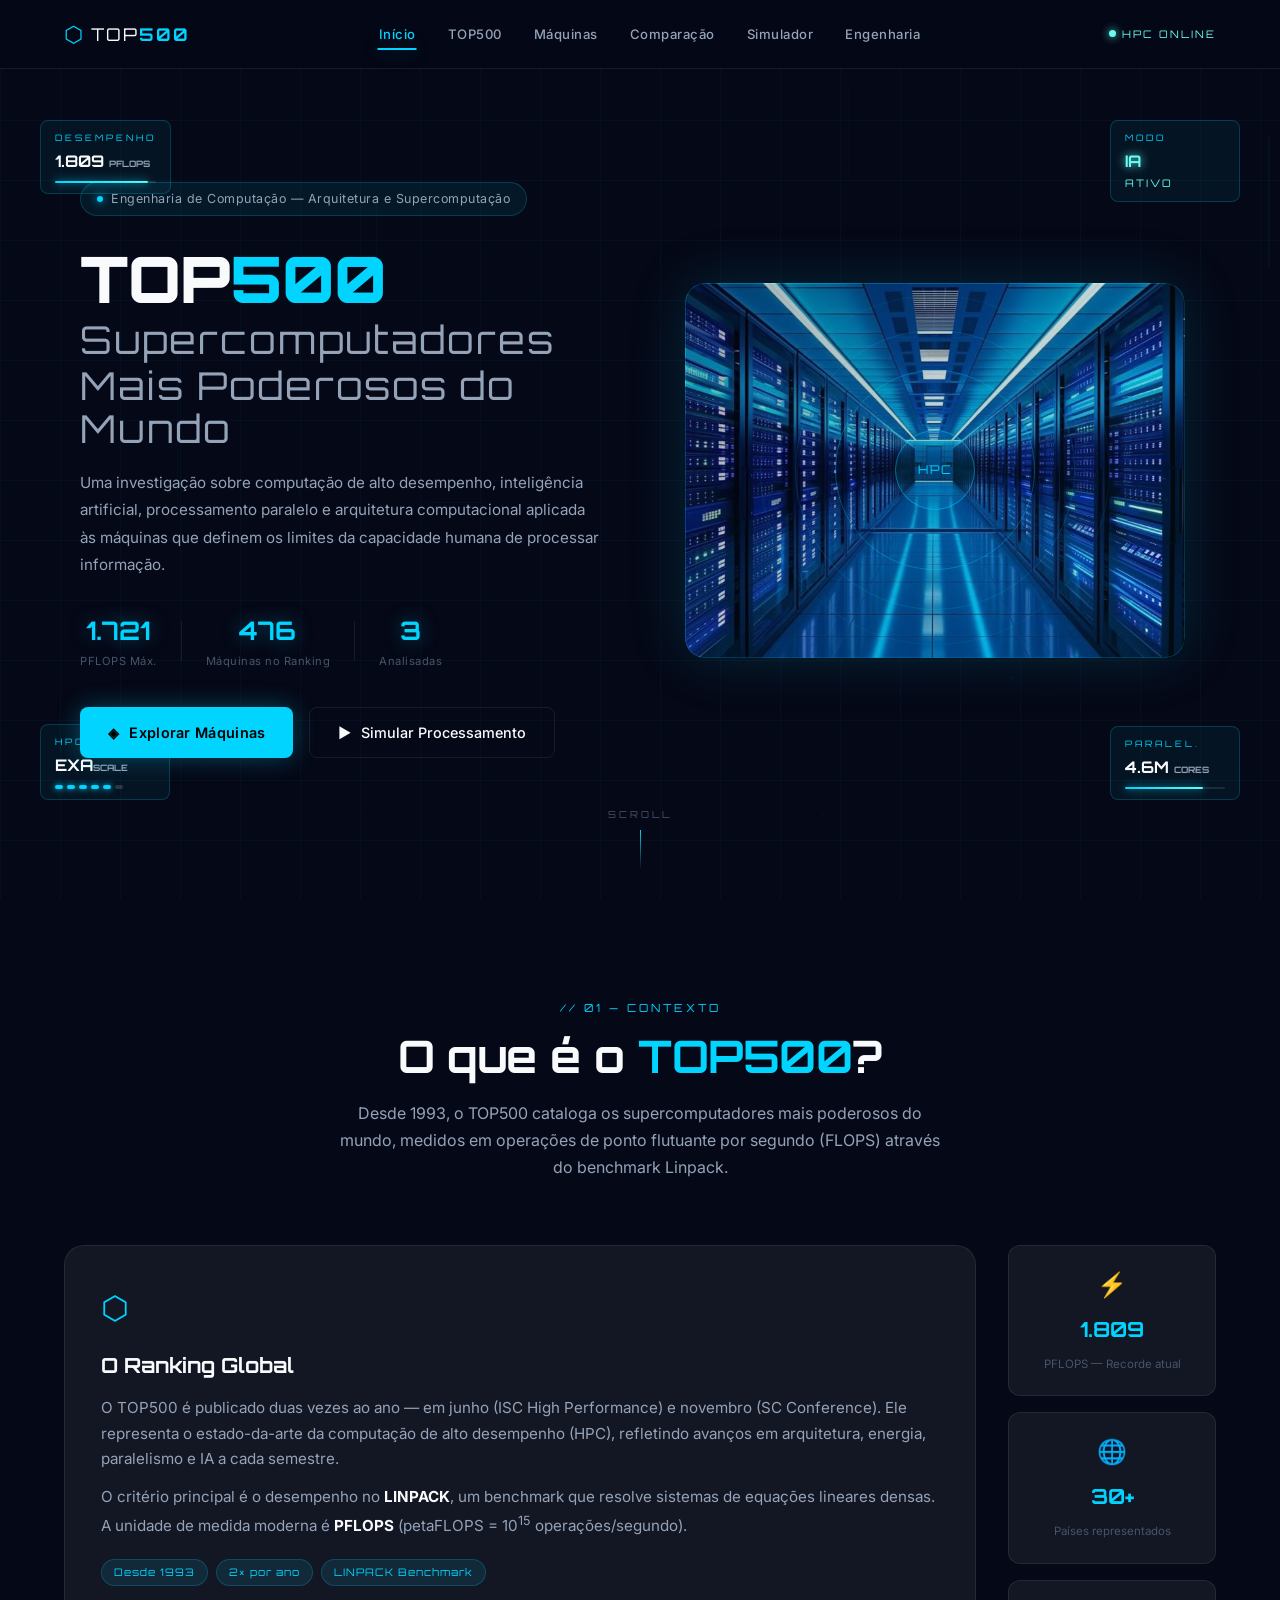
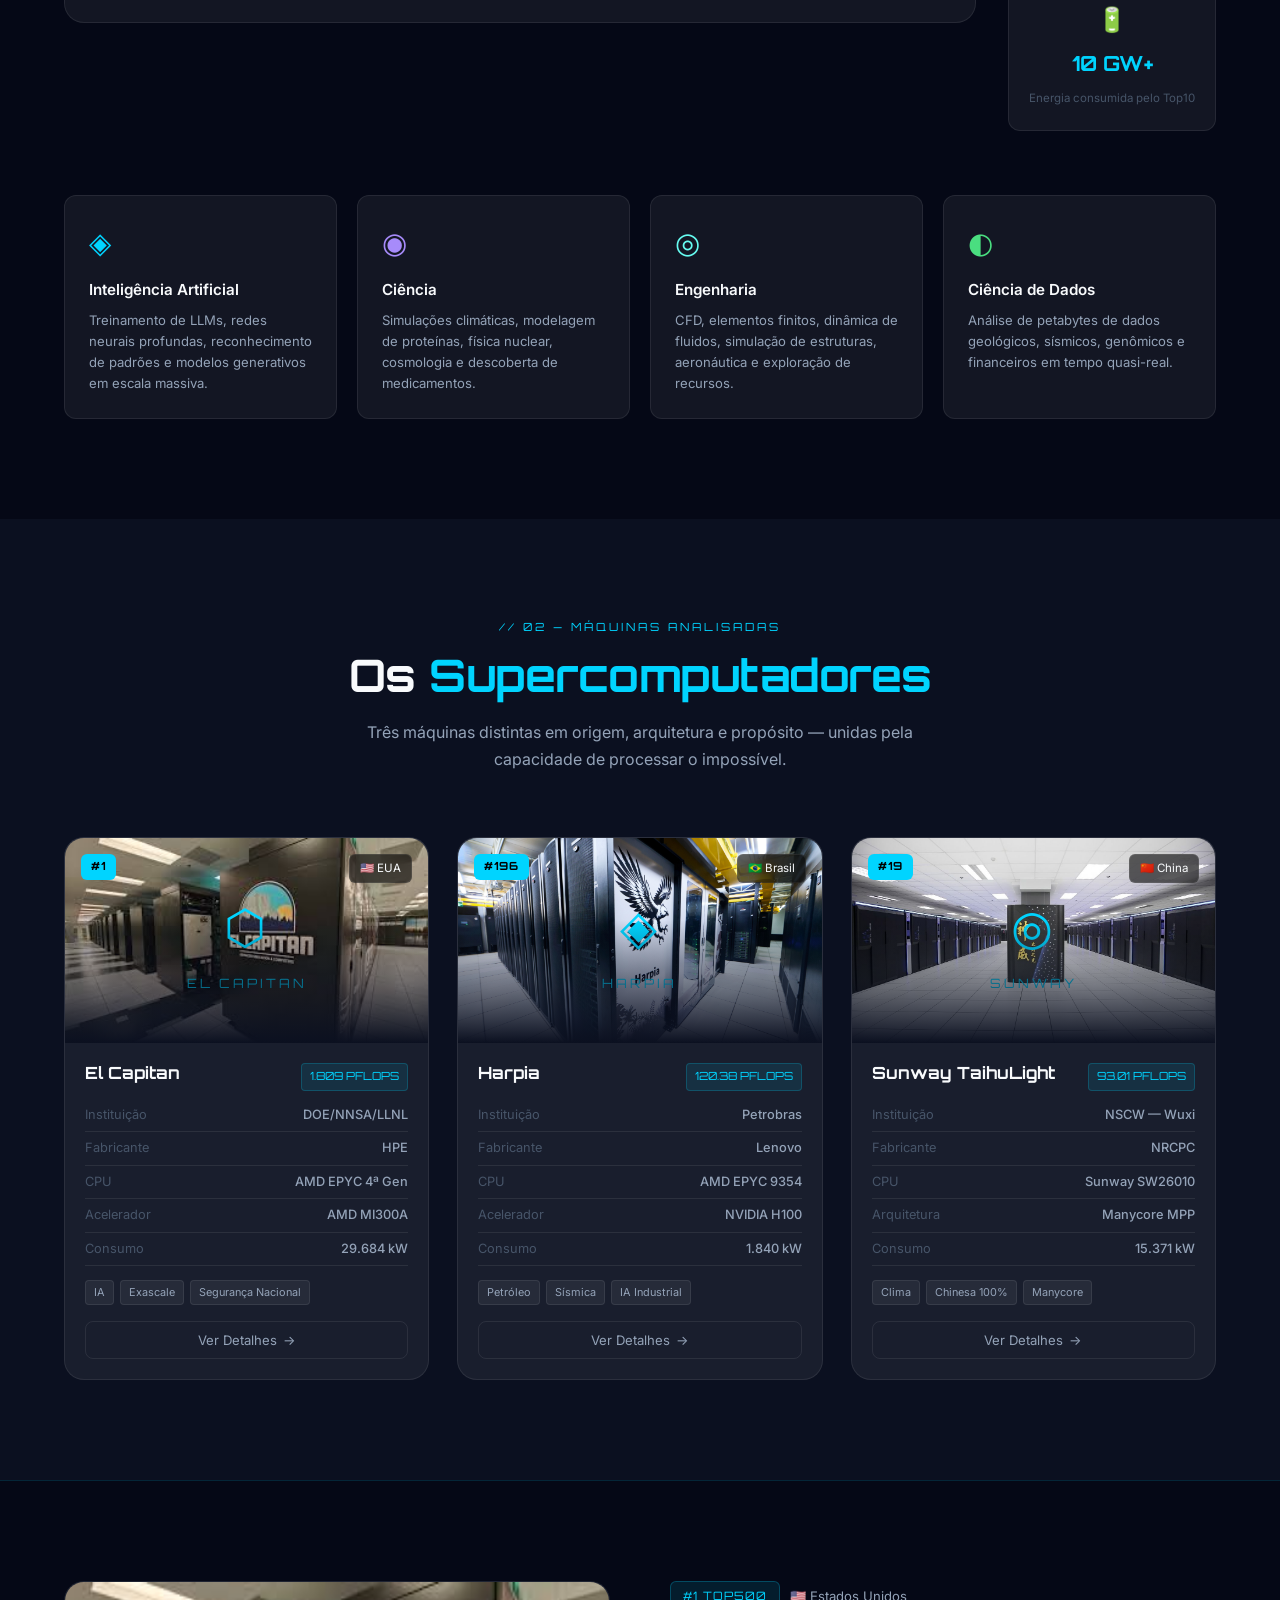
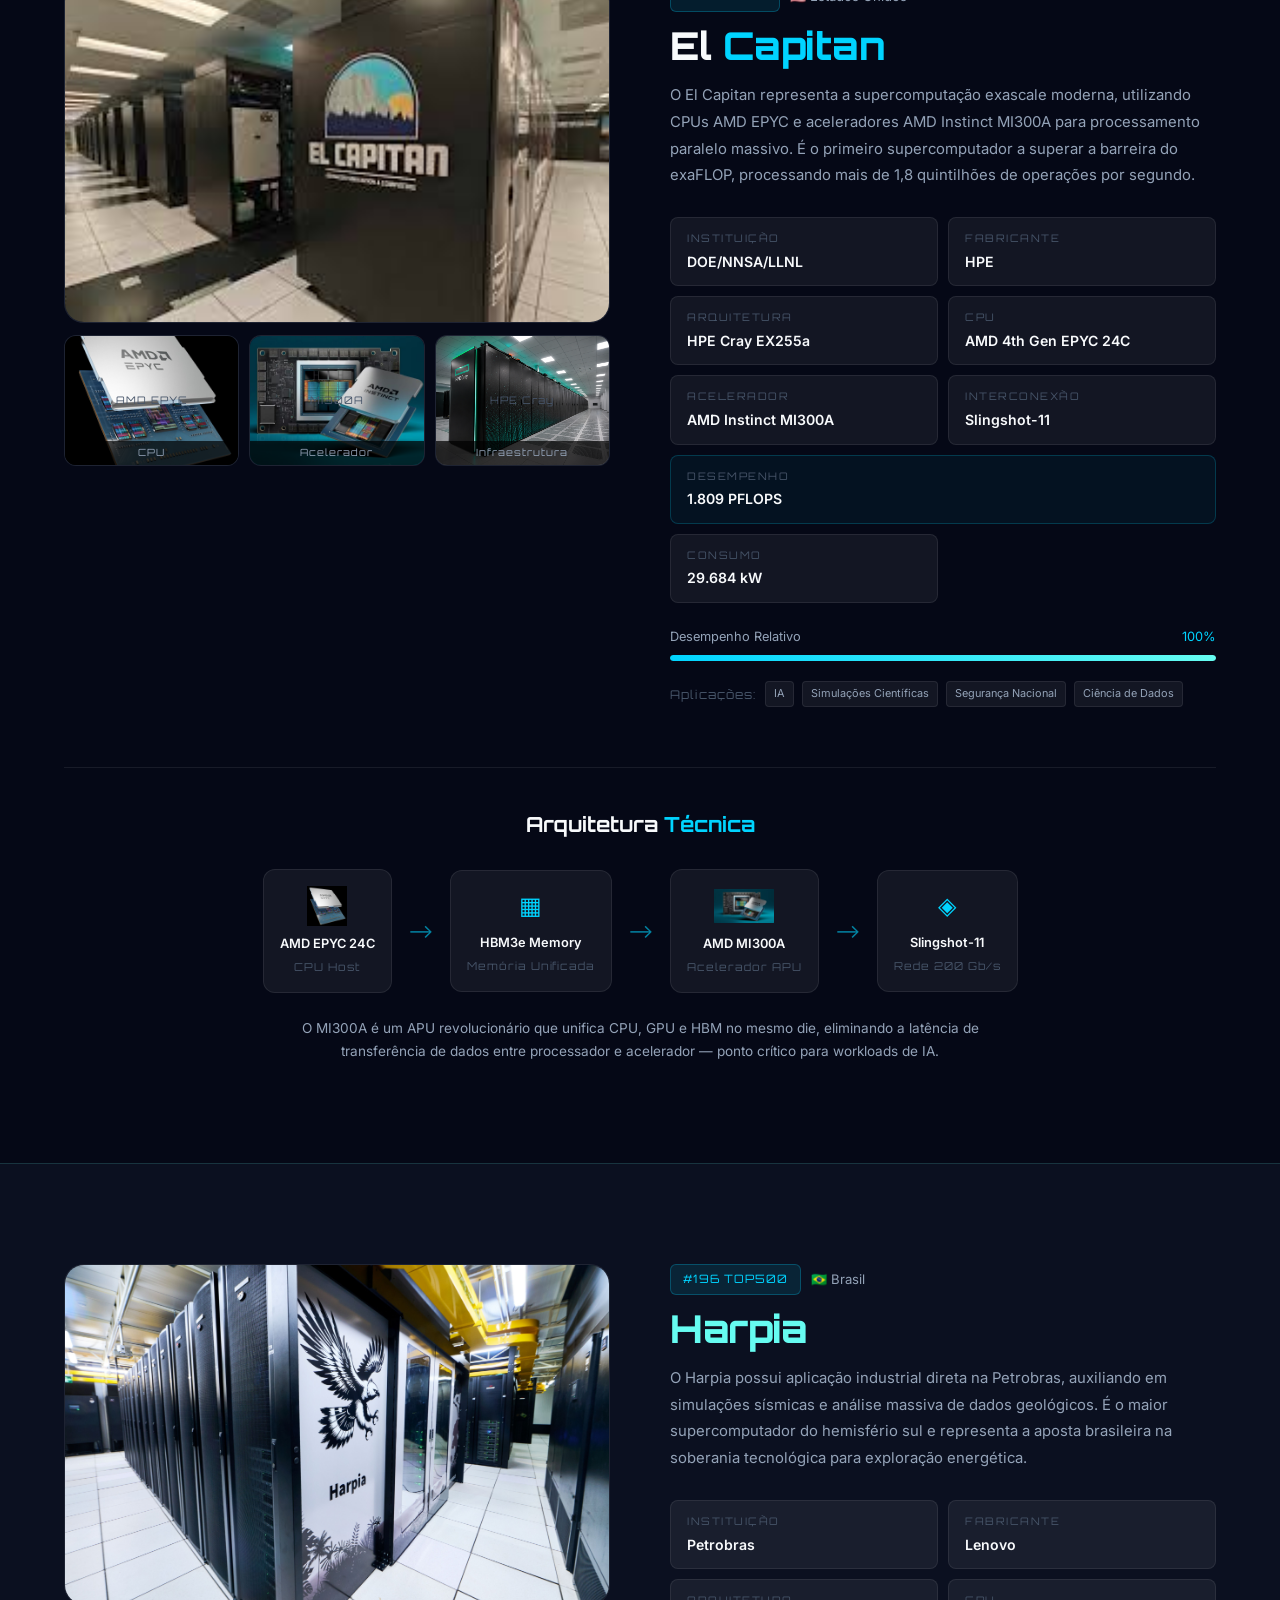
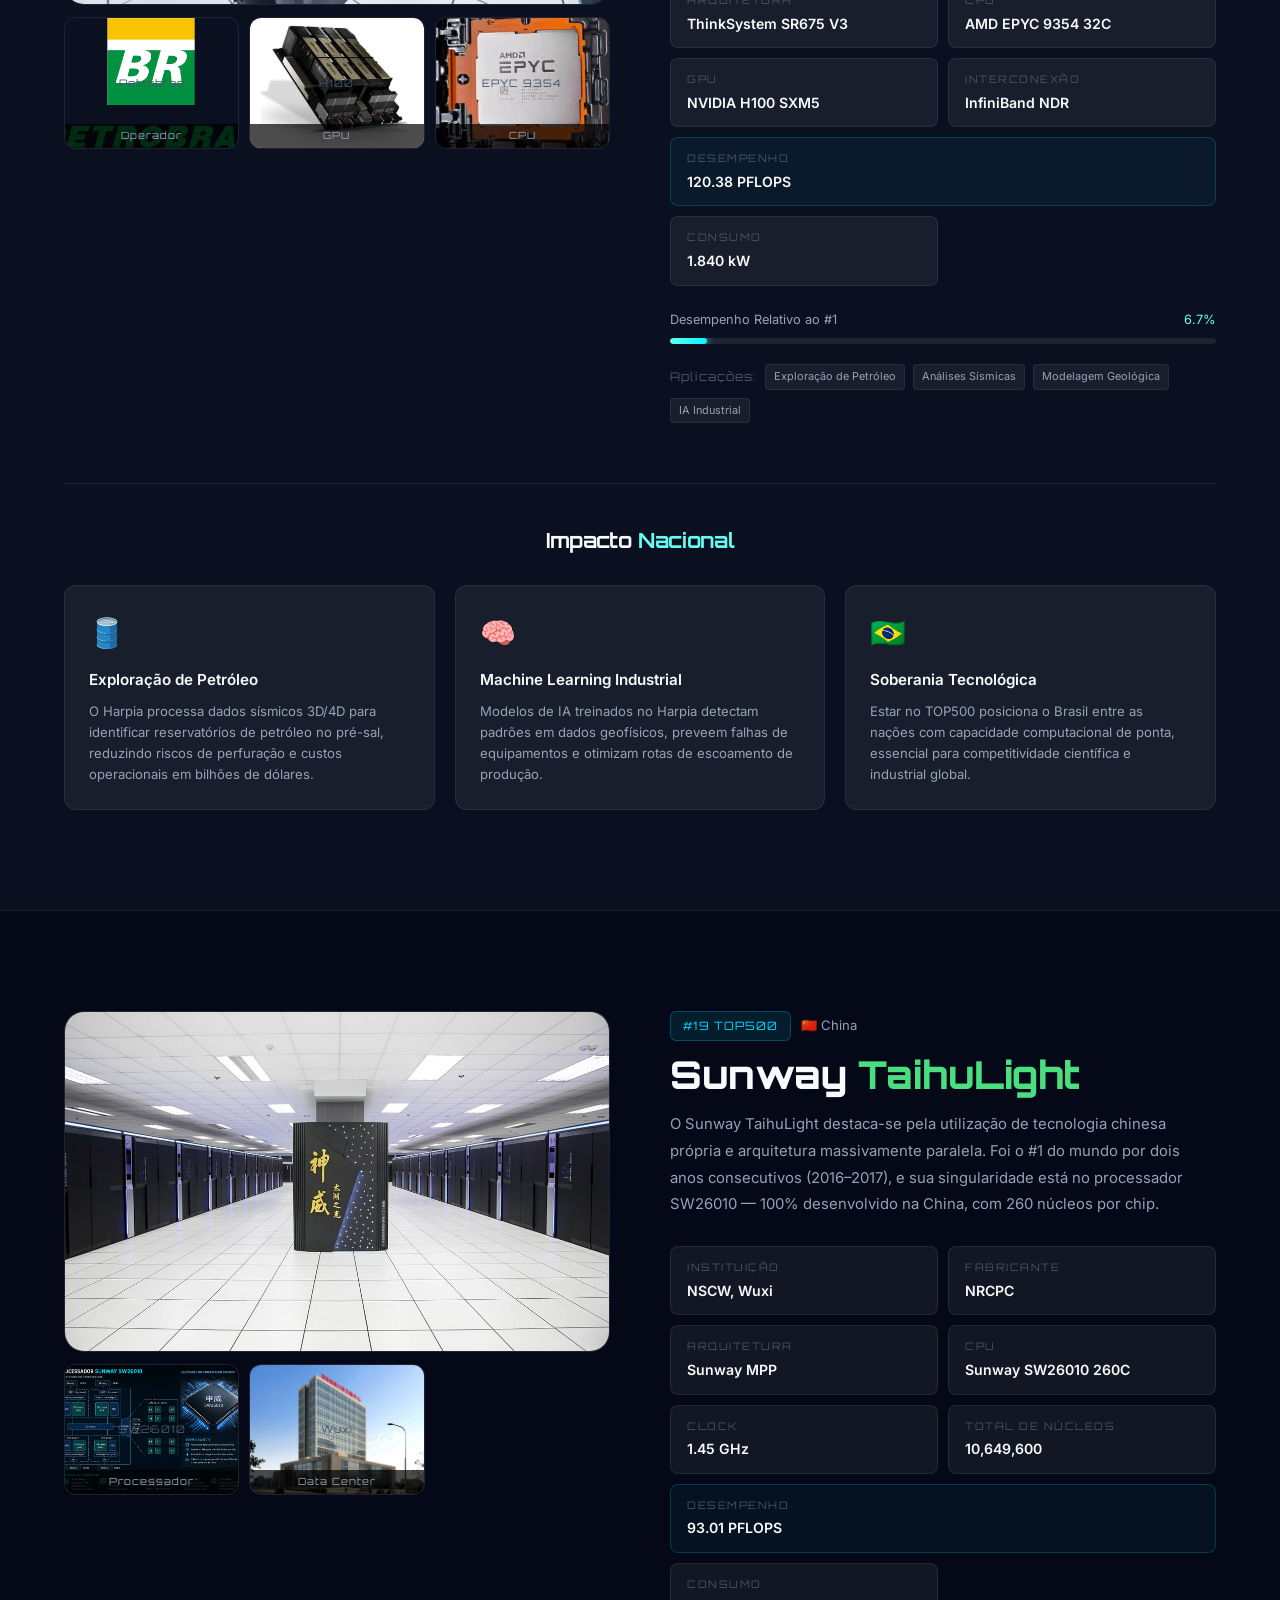
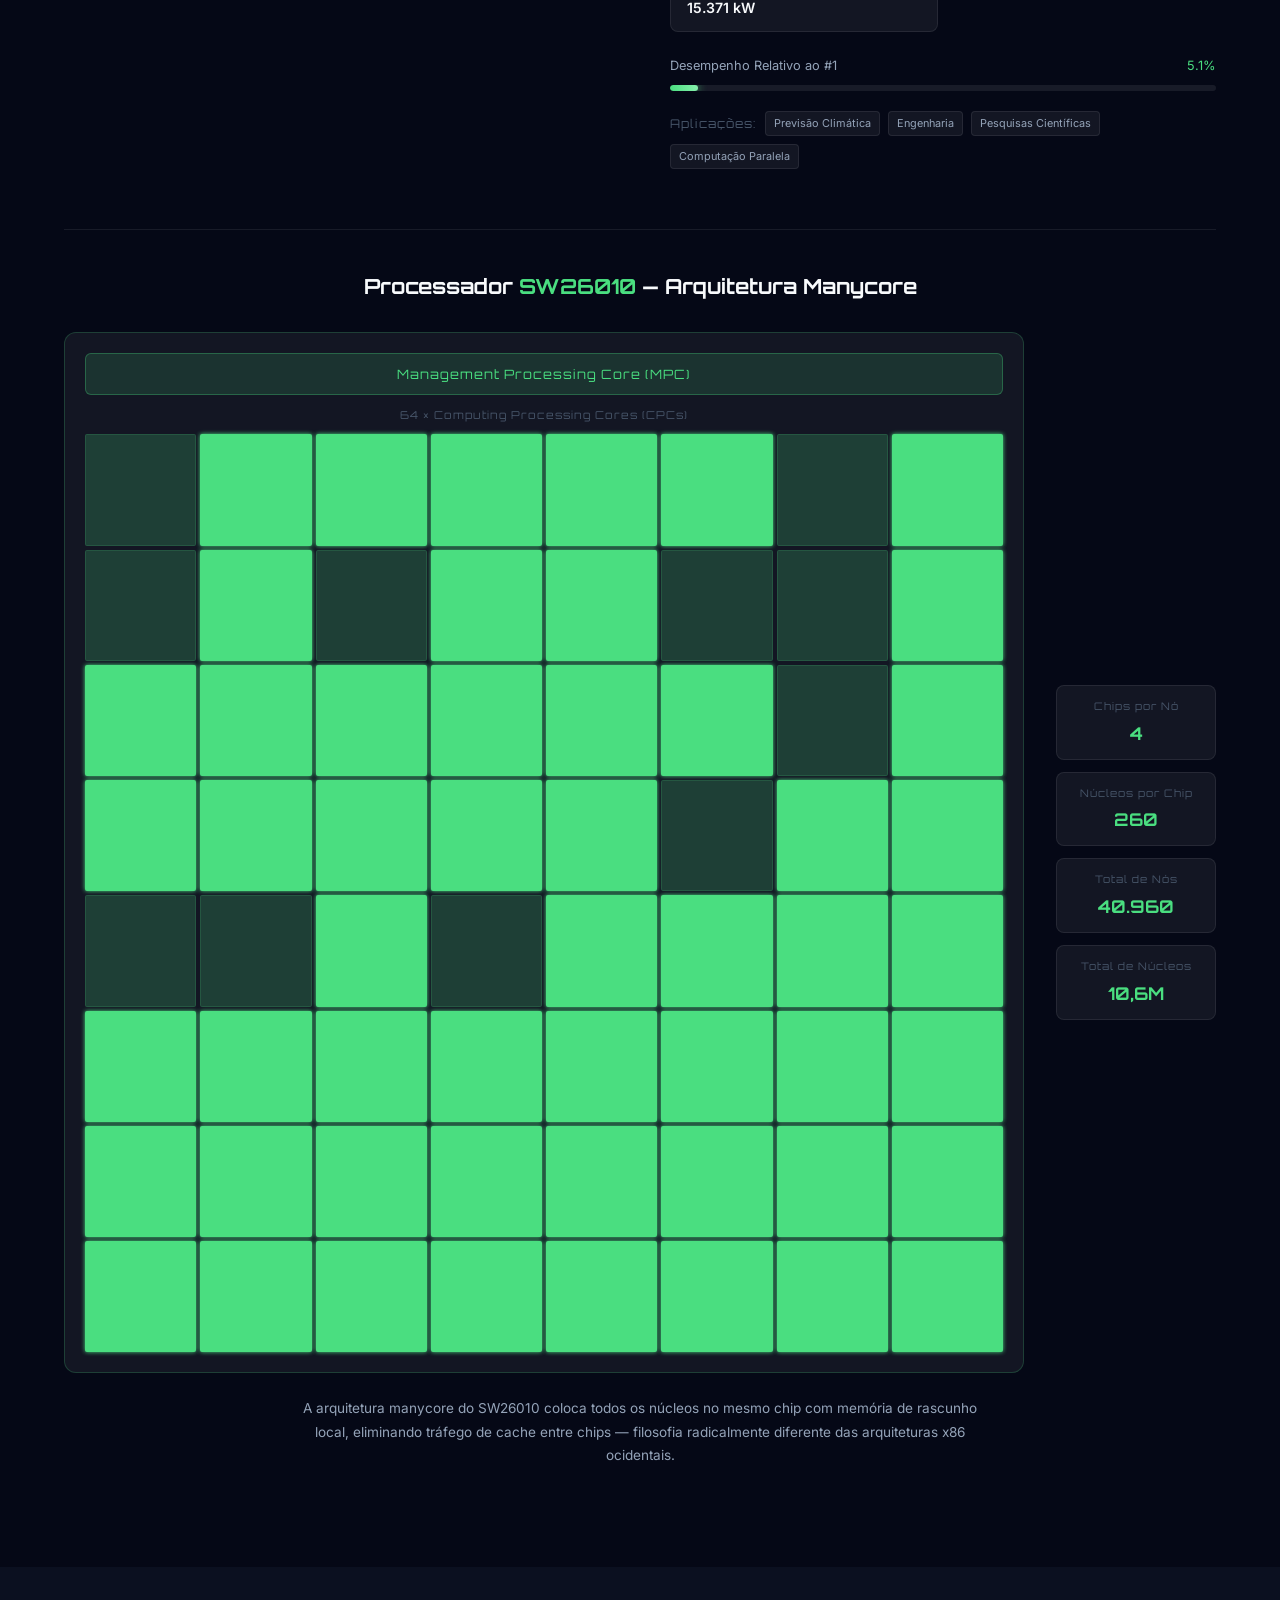
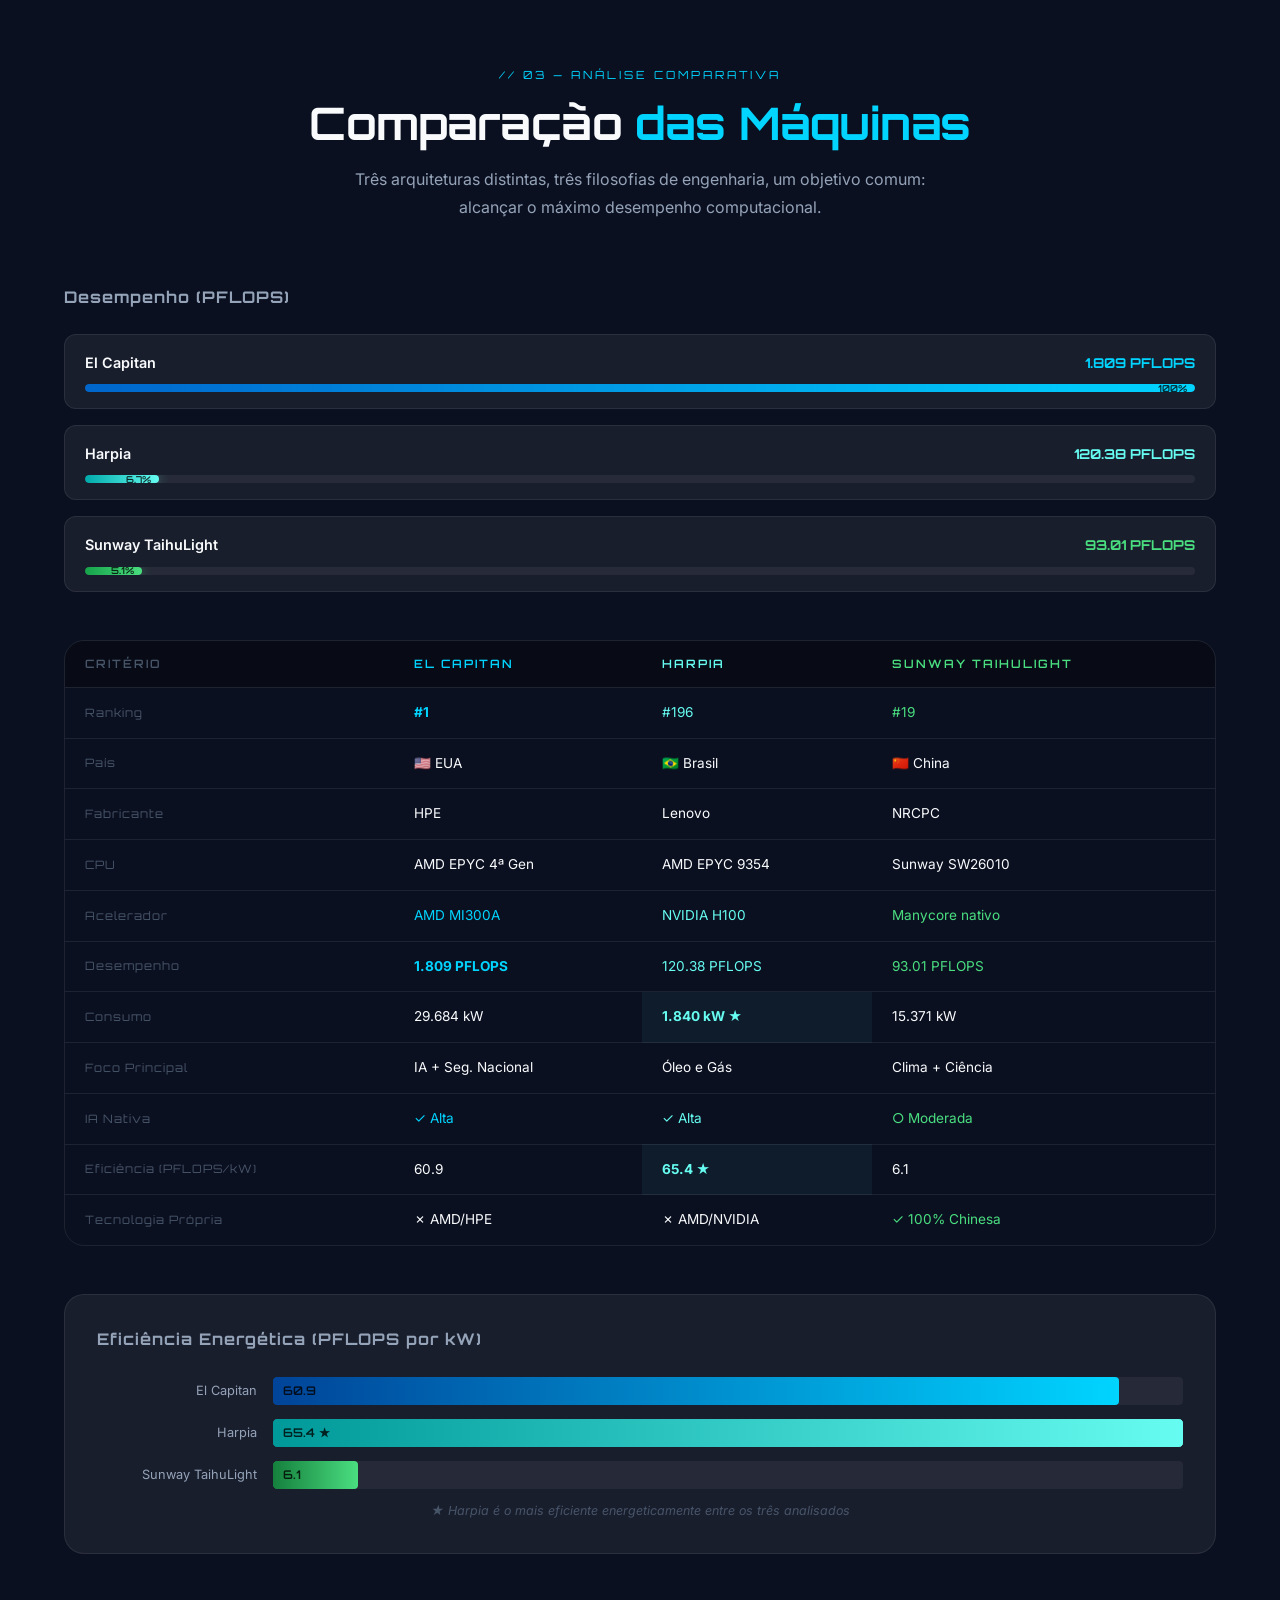
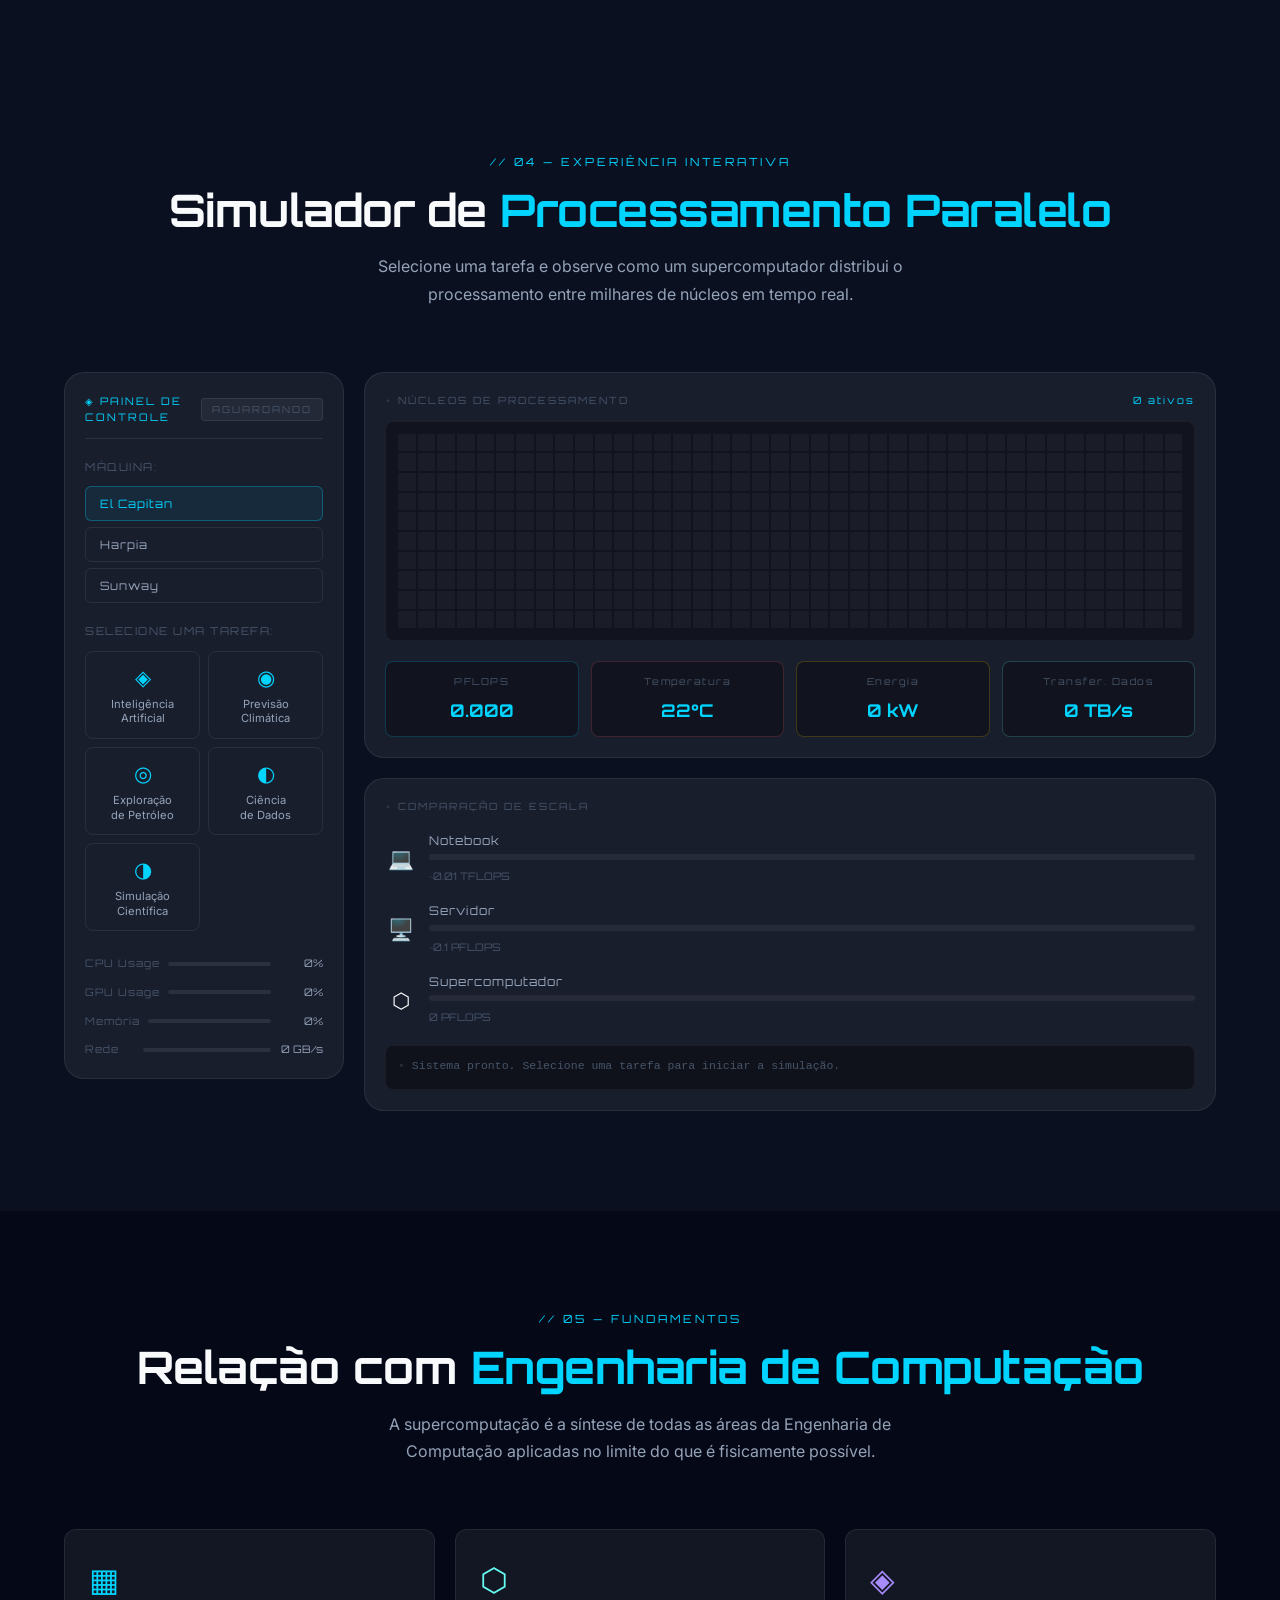
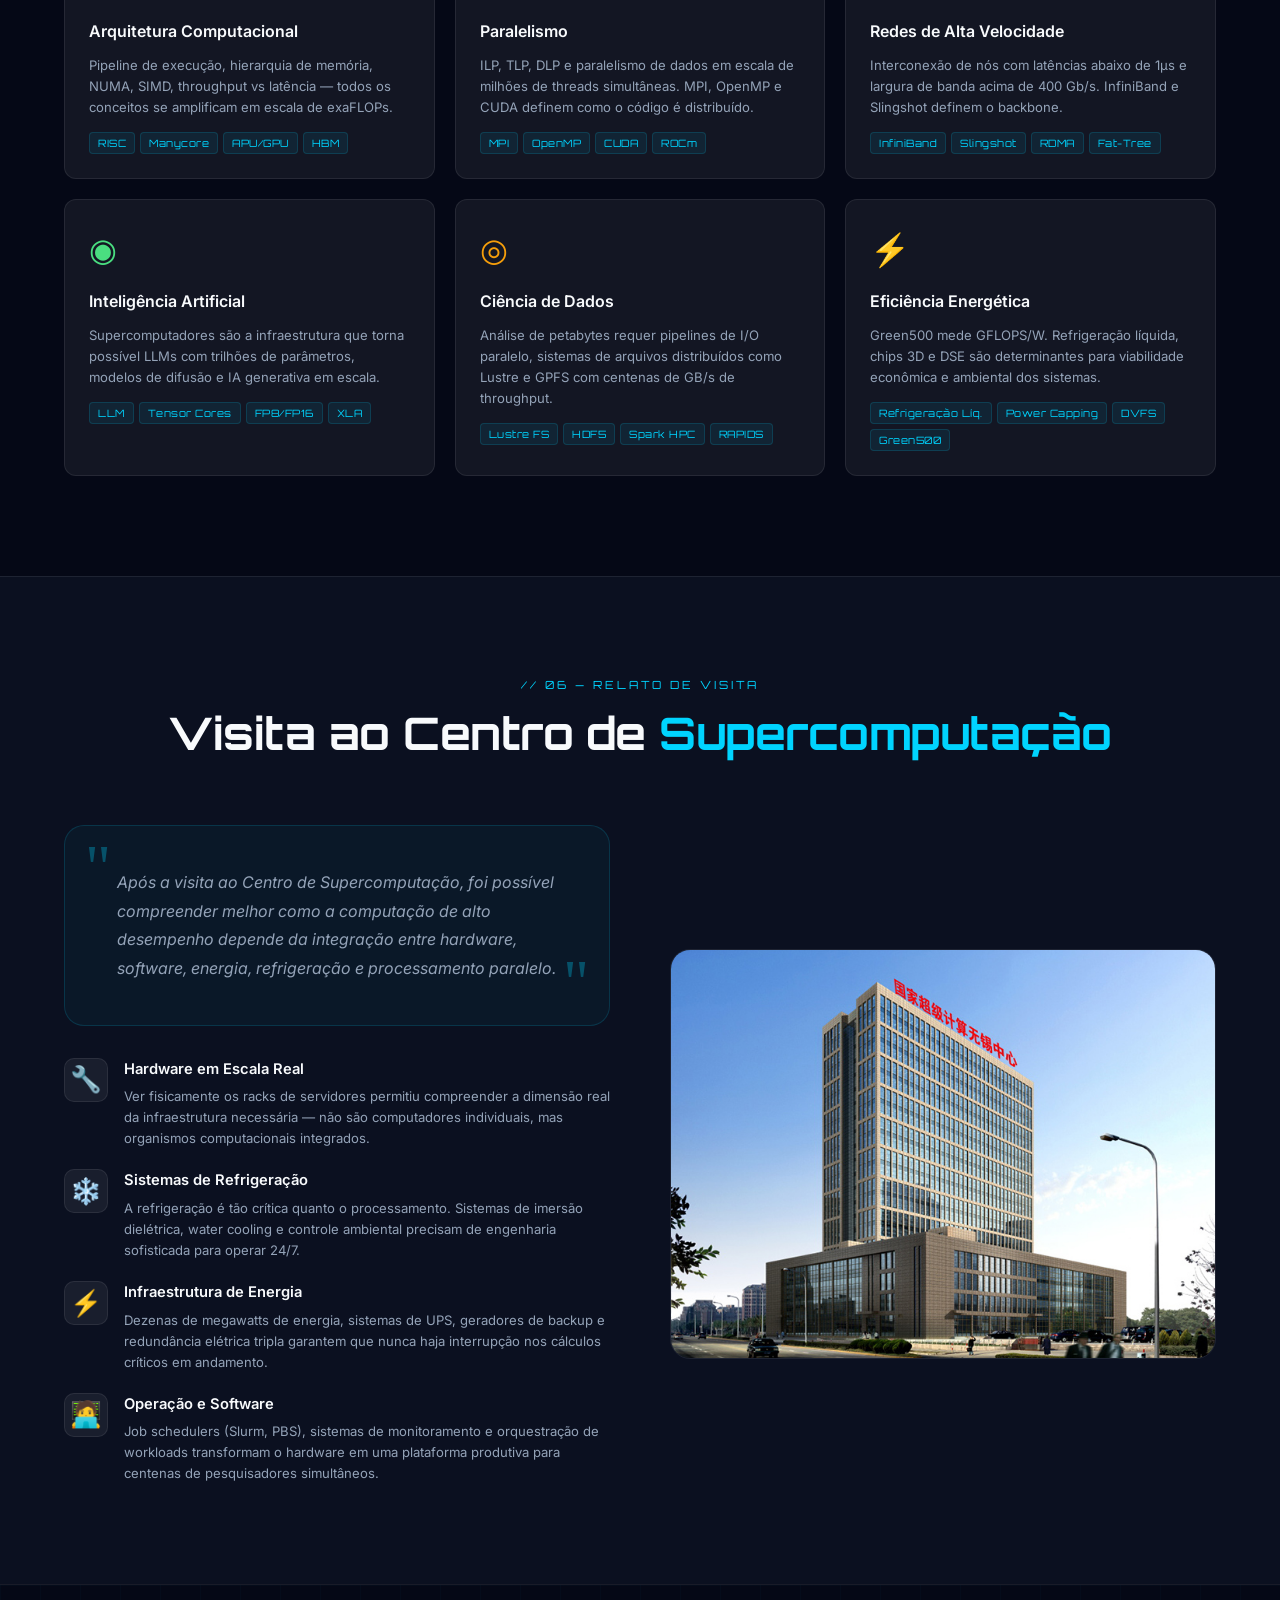
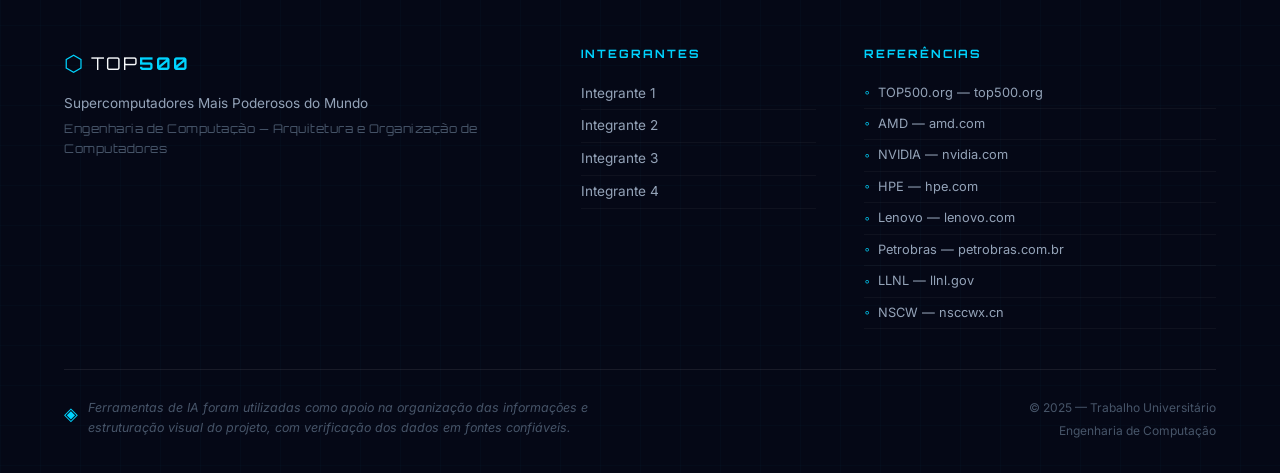
==== supercomputadores-top500/index.html @ 62deda67 "Add files via upload" ====
<!DOCTYPE html>
<html lang="pt-BR">
<head>
    <meta charset="UTF-8">
    <meta name="viewport" content="width=device-width, initial-scale=1.0">
    <title>TOP500 — Supercomputadores Mais Poderosos do Mundo</title>

    <!-- Google Fonts: Inter + Orbitron -->
    <link rel="preconnect" href="https://fonts.googleapis.com">
    <link rel="preconnect" href="https://fonts.gstatic.com" crossorigin>
    <link href="https://fonts.googleapis.com/css2?family=Inter:wght@300;400;500;600;700&family=Orbitron:wght@400;500;600;700;800;900&display=swap" rel="stylesheet">

    <link rel="stylesheet" href="style.css">
</head>
<body>

    <!-- ===========================
         TELA DE LOADING FUTURISTA
         =========================== -->
    <div id="loading-screen">
        <div class="loading-content">
            <div class="loading-logo">
                <span class="loading-icon">⬡</span>
                <span class="loading-title">TOP500</span>
            </div>
            <div class="loading-bar-wrapper">
                <div class="loading-bar-track">
                    <div class="loading-bar-fill" id="loading-bar"></div>
                </div>
                <span class="loading-percent" id="loading-percent">0%</span>
            </div>
            <p class="loading-status" id="loading-status">Inicializando sistema...</p>
            <div class="loading-dots">
                <span></span><span></span><span></span>
            </div>
        </div>
    </div>

    <!-- ===========================
         CANVAS DE PARTÍCULAS (FUNDO)
         =========================== -->
    <canvas id="particles-canvas"></canvas>

    <!-- ===========================
         NAVEGAÇÃO FIXA
         =========================== -->
    <nav id="navbar">
        <div class="nav-container">
            <div class="nav-logo">
                <span class="logo-icon">⬡</span>
                <span class="logo-text">TOP<strong>500</strong></span>
            </div>
            <ul class="nav-links">
                <li><a href="#hero" class="nav-link active" data-section="hero">Início</a></li>
                <li><a href="#top500" class="nav-link" data-section="top500">TOP500</a></li>
                <li><a href="#maquinas" class="nav-link" data-section="maquinas">Máquinas</a></li>
                <li><a href="#comparacao" class="nav-link" data-section="comparacao">Comparação</a></li>
                <li><a href="#simulador" class="nav-link" data-section="simulador">Simulador</a></li>
                <li><a href="#engenharia" class="nav-link" data-section="engenharia">Engenharia</a></li>
            </ul>
            <div class="nav-status">
                <span class="status-dot"></span>
                <span class="status-text">HPC ONLINE</span>
            </div>
            <button class="nav-toggle" id="nav-toggle" aria-label="Menu">
                <span></span><span></span><span></span>
            </button>
        </div>
    </nav>

    <!-- ===========================
         SEÇÃO 1 — HERO
         =========================== -->
    <section id="hero" class="hero-section">
        <div class="hero-grid-overlay"></div>

        <!-- Indicadores flutuantes HUD -->
        <div class="hud-indicator hud-top-left" data-delay="0.3">
            <span class="hud-label">DESEMPENHO</span>
            <span class="hud-value">1.809 <small>PFLOPS</small></span>
            <div class="hud-bar"><div class="hud-bar-fill" style="width:92%"></div></div>
        </div>
        <div class="hud-indicator hud-top-right" data-delay="0.6">
            <span class="hud-label">MODO</span>
            <span class="hud-value ia-badge">IA</span>
            <span class="hud-sub">ATIVO</span>
        </div>
        <div class="hud-indicator hud-bottom-left" data-delay="0.9">
            <span class="hud-label">HPC</span>
            <span class="hud-value">EXA<small>SCALE</small></span>
            <div class="hud-dot-row">
                <span class="hdot on"></span><span class="hdot on"></span>
                <span class="hdot on"></span><span class="hdot on"></span>
                <span class="hdot on"></span><span class="hdot"></span>
            </div>
        </div>
        <div class="hud-indicator hud-bottom-right" data-delay="1.2">
            <span class="hud-label">PARALEL.</span>
            <span class="hud-value">4.6M <small>CORES</small></span>
            <div class="hud-bar"><div class="hud-bar-fill" style="width:78%"></div></div>
        </div>

        <!-- Conteúdo central -->
        <div class="hero-content">
            <div class="hero-badge">
                <span class="badge-dot"></span>
                Engenharia de Computação — Arquitetura e Supercomputação
            </div>
            <h1 class="hero-title">
                TOP<span class="accent">500</span>
                <span class="hero-subtitle-line">Supercomputadores</span>
                <span class="hero-subtitle-line accent-line">Mais Poderosos do Mundo</span>
            </h1>
            <p class="hero-description">
                Uma investigação sobre computação de alto desempenho, inteligência artificial,
                processamento paralelo e arquitetura computacional aplicada às máquinas que
                definem os limites da capacidade humana de processar informação.
            </p>
            <div class="hero-stats-row">
                <div class="hero-stat">
                    <span class="hstat-value" data-target="1809">0</span>
                    <span class="hstat-label">PFLOPS Máx.</span>
                </div>
                <div class="hero-stat-divider"></div>
                <div class="hero-stat">
                    <span class="hstat-value" data-target="500">0</span>
                    <span class="hstat-label">Máquinas no Ranking</span>
                </div>
                <div class="hero-stat-divider"></div>
                <div class="hero-stat">
                    <span class="hstat-value" data-target="3">0</span>
                    <span class="hstat-label">Analisadas</span>
                </div>
            </div>
            <div class="hero-buttons">
                <a href="#maquinas" class="btn-primary">
                    <span class="btn-icon">◈</span>
                    Explorar Máquinas
                </a>
                <a href="#simulador" class="btn-secondary">
                    <span class="btn-icon">▶</span>
                    Simular Processamento
                </a>
            </div>
        </div>

        <!-- Imagem hero com overlay -->
        <div class="hero-visual">
            <div class="hero-image-container">
                <img src="assets/images/backgrounds/hero-supercomputer.jpg"
                     alt="Supercomputador"
                     class="hero-image"
                     onerror="this.style.display='none'; this.parentElement.classList.add('no-image')">
                <div class="hero-image-overlay"></div>
            </div>
            <!-- Anéis animados (fallback visual) -->
            <div class="hero-rings">
                <div class="ring ring-1"></div>
                <div class="ring ring-2"></div>
                <div class="ring ring-3"></div>
                <div class="ring-center">
                    <span>HPC</span>
                </div>
            </div>
        </div>

        <div class="scroll-indicator">
            <span class="scroll-text">SCROLL</span>
            <div class="scroll-line"></div>
        </div>
    </section>

    <!-- ===========================
         SEÇÃO 2 — O QUE É O TOP500
         =========================== -->
    <section id="top500" class="section">
        <div class="container">
            <div class="section-header reveal">
                <span class="section-tag">// 01 — CONTEXTO</span>
                <h2 class="section-title">O que é o <span class="accent">TOP500</span>?</h2>
                <p class="section-subtitle">
                    Desde 1993, o TOP500 cataloga os supercomputadores mais poderosos do mundo,
                    medidos em operações de ponto flutuante por segundo (FLOPS) através do
                    benchmark Linpack.
                </p>
            </div>

            <div class="top500-info-grid reveal">
                <div class="info-main-card">
                    <div class="info-card-icon">⬡</div>
                    <h3>O Ranking Global</h3>
                    <p>
                        O TOP500 é publicado duas vezes ao ano — em junho (ISC High Performance)
                        e novembro (SC Conference). Ele representa o estado-da-arte da computação
                        de alto desempenho (HPC), refletindo avanços em arquitetura, energia,
                        paralelismo e IA a cada semestre.
                    </p>
                    <p>
                        O critério principal é o desempenho no <strong>LINPACK</strong>, um benchmark
                        que resolve sistemas de equações lineares densas. A unidade de medida moderna
                        é <strong>PFLOPS</strong> (petaFLOPS = 10<sup>15</sup> operações/segundo).
                    </p>
                    <div class="info-badge-row">
                        <span class="info-badge">Desde 1993</span>
                        <span class="info-badge">2× por ano</span>
                        <span class="info-badge">LINPACK Benchmark</span>
                    </div>
                </div>

                <div class="info-stats-column">
                    <div class="mini-stat-card">
                        <span class="msc-icon">⚡</span>
                        <span class="msc-value">1.809</span>
                        <span class="msc-label">PFLOPS — Recorde atual</span>
                    </div>
                    <div class="mini-stat-card">
                        <span class="msc-icon">🌐</span>
                        <span class="msc-value">30+</span>
                        <span class="msc-label">Países representados</span>
                    </div>
                    <div class="mini-stat-card">
                        <span class="msc-icon">🔋</span>
                        <span class="msc-value">10 GW+</span>
                        <span class="msc-label">Energia consumida pelo Top10</span>
                    </div>
                </div>
            </div>

            <!-- Cards de aplicações -->
            <div class="app-cards-grid reveal">
                <div class="app-card" data-delay="0">
                    <div class="app-card-icon ia-color">◈</div>
                    <h4>Inteligência Artificial</h4>
                    <p>Treinamento de LLMs, redes neurais profundas, reconhecimento de padrões e modelos generativos em escala massiva.</p>
                    <div class="app-card-line ia-line"></div>
                </div>
                <div class="app-card" data-delay="0.1">
                    <div class="app-card-icon sci-color">◉</div>
                    <h4>Ciência</h4>
                    <p>Simulações climáticas, modelagem de proteínas, física nuclear, cosmologia e descoberta de medicamentos.</p>
                    <div class="app-card-line sci-line"></div>
                </div>
                <div class="app-card" data-delay="0.2">
                    <div class="app-card-icon eng-color">◎</div>
                    <h4>Engenharia</h4>
                    <p>CFD, elementos finitos, dinâmica de fluidos, simulação de estruturas, aeronáutica e exploração de recursos.</p>
                    <div class="app-card-line eng-line"></div>
                </div>
                <div class="app-card" data-delay="0.3">
                    <div class="app-card-icon data-color">◐</div>
                    <h4>Ciência de Dados</h4>
                    <p>Análise de petabytes de dados geológicos, sísmicos, genômicos e financeiros em tempo quasi-real.</p>
                    <div class="app-card-line data-line"></div>
                </div>
            </div>
        </div>
    </section>

    <!-- ===========================
         SEÇÃO 3 — CARDS DAS MÁQUINAS
         =========================== -->
    <section id="maquinas" class="section section-dark">
        <div class="container">
            <div class="section-header reveal">
                <span class="section-tag">// 02 — MÁQUINAS ANALISADAS</span>
                <h2 class="section-title">Os <span class="accent">Supercomputadores</span></h2>
                <p class="section-subtitle">
                    Três máquinas distintas em origem, arquitetura e propósito — unidas pela
                    capacidade de processar o impossível.
                </p>
            </div>

            <div class="machines-grid">
                <!-- Card El Capitan -->
                <div class="machine-card reveal" data-machine="el-capitan" data-delay="0">
                    <div class="mc-rank">#1</div>
                    <div class="mc-image-container">
                        <img src="assets/images/el-capitan/el-capitan.jpg"
                             alt="El Capitan"
                             class="mc-image"
                             onerror="this.style.display='none'; this.parentElement.classList.add('mc-no-img')">
                        <div class="mc-image-fallback">
                            <div class="mc-fallback-icon">⬡</div>
                            <span>EL CAPITAN</span>
                        </div>
                        <div class="mc-image-overlay"></div>
                        <div class="mc-country-badge">🇺🇸 EUA</div>
                    </div>
                    <div class="mc-content">
                        <div class="mc-header">
                            <h3 class="mc-name">El Capitan</h3>
                            <span class="mc-perf">1.809 PFLOPS</span>
                        </div>
                        <div class="mc-specs">
                            <div class="spec-row">
                                <span class="spec-label">Instituição</span>
                                <span class="spec-value">DOE/NNSA/LLNL</span>
                            </div>
                            <div class="spec-row">
                                <span class="spec-label">Fabricante</span>
                                <span class="spec-value">HPE</span>
                            </div>
                            <div class="spec-row">
                                <span class="spec-label">CPU</span>
                                <span class="spec-value">AMD EPYC 4ª Gen</span>
                            </div>
                            <div class="spec-row">
                                <span class="spec-label">Acelerador</span>
                                <span class="spec-value">AMD MI300A</span>
                            </div>
                            <div class="spec-row">
                                <span class="spec-label">Consumo</span>
                                <span class="spec-value">29.684 kW</span>
                            </div>
                        </div>
                        <div class="mc-tags">
                            <span class="tag">IA</span>
                            <span class="tag">Exascale</span>
                            <span class="tag">Segurança Nacional</span>
                        </div>
                        <button class="mc-btn" onclick="scrollToDetail('el-capitan-detail')">
                            Ver Detalhes <span>→</span>
                        </button>
                    </div>
                    <div class="mc-glow mc-glow-blue"></div>
                </div>

                <!-- Card Harpia -->
                <div class="machine-card reveal" data-machine="harpia" data-delay="0.15">
                    <div class="mc-rank">#196</div>
                    <div class="mc-image-container">
                        <img src="assets/images/harpia/harpia.jpg"
                             alt="Harpia"
                             class="mc-image"
                             onerror="this.style.display='none'; this.parentElement.classList.add('mc-no-img')">
                        <div class="mc-image-fallback">
                            <div class="mc-fallback-icon">◈</div>
                            <span>HARPIA</span>
                        </div>
                        <div class="mc-image-overlay"></div>
                        <div class="mc-country-badge">🇧🇷 Brasil</div>
                    </div>
                    <div class="mc-content">
                        <div class="mc-header">
                            <h3 class="mc-name">Harpia</h3>
                            <span class="mc-perf">120.38 PFLOPS</span>
                        </div>
                        <div class="mc-specs">
                            <div class="spec-row">
                                <span class="spec-label">Instituição</span>
                                <span class="spec-value">Petrobras</span>
                            </div>
                            <div class="spec-row">
                                <span class="spec-label">Fabricante</span>
                                <span class="spec-value">Lenovo</span>
                            </div>
                            <div class="spec-row">
                                <span class="spec-label">CPU</span>
                                <span class="spec-value">AMD EPYC 9354</span>
                            </div>
                            <div class="spec-row">
                                <span class="spec-label">Acelerador</span>
                                <span class="spec-value">NVIDIA H100</span>
                            </div>
                            <div class="spec-row">
                                <span class="spec-label">Consumo</span>
                                <span class="spec-value">1.840 kW</span>
                            </div>
                        </div>
                        <div class="mc-tags">
                            <span class="tag">Petróleo</span>
                            <span class="tag">Sísmica</span>
                            <span class="tag">IA Industrial</span>
                        </div>
                        <button class="mc-btn" onclick="scrollToDetail('harpia-detail')">
                            Ver Detalhes <span>→</span>
                        </button>
                    </div>
                    <div class="mc-glow mc-glow-cyan"></div>
                </div>

                <!-- Card Sunway TaihuLight -->
                <div class="machine-card reveal" data-machine="sunway" data-delay="0.3">
                    <div class="mc-rank">#19</div>
                    <div class="mc-image-container">
                        <img src="assets/images/sunway-taihulight/sunway-taihulight.jpg"
                             alt="Sunway TaihuLight"
                             class="mc-image"
                             onerror="this.style.display='none'; this.parentElement.classList.add('mc-no-img')">
                        <div class="mc-image-fallback">
                            <div class="mc-fallback-icon">◎</div>
                            <span>SUNWAY</span>
                        </div>
                        <div class="mc-image-overlay"></div>
                        <div class="mc-country-badge">🇨🇳 China</div>
                    </div>
                    <div class="mc-content">
                        <div class="mc-header">
                            <h3 class="mc-name">Sunway TaihuLight</h3>
                            <span class="mc-perf">93.01 PFLOPS</span>
                        </div>
                        <div class="mc-specs">
                            <div class="spec-row">
                                <span class="spec-label">Instituição</span>
                                <span class="spec-value">NSCW — Wuxi</span>
                            </div>
                            <div class="spec-row">
                                <span class="spec-label">Fabricante</span>
                                <span class="spec-value">NRCPC</span>
                            </div>
                            <div class="spec-row">
                                <span class="spec-label">CPU</span>
                                <span class="spec-value">Sunway SW26010</span>
                            </div>
                            <div class="spec-row">
                                <span class="spec-label">Arquitetura</span>
                                <span class="spec-value">Manycore MPP</span>
                            </div>
                            <div class="spec-row">
                                <span class="spec-label">Consumo</span>
                                <span class="spec-value">15.371 kW</span>
                            </div>
                        </div>
                        <div class="mc-tags">
                            <span class="tag">Clima</span>
                            <span class="tag">Chinesa 100%</span>
                            <span class="tag">Manycore</span>
                        </div>
                        <button class="mc-btn" onclick="scrollToDetail('sunway-detail')">
                            Ver Detalhes <span>→</span>
                        </button>
                    </div>
                    <div class="mc-glow mc-glow-green"></div>
                </div>
            </div>
        </div>
    </section>

    <!-- ===========================
         SEÇÃO 4 — DETALHES DAS MÁQUINAS
         =========================== -->

    <!-- EL CAPITAN DETAIL -->
    <section id="el-capitan-detail" class="section detail-section detail-blue">
        <div class="container">
            <div class="detail-layout reveal">
                <div class="detail-media">
                    <div class="detail-img-stack">
                        <div class="detail-main-img">
                            <img src="assets/images/el-capitan/el-capitan.jpg"
                                 alt="El Capitan"
                                 onerror="this.style.display='none'; this.parentElement.classList.add('no-img-fallback')">
                            <div class="detail-main-fallback">
                                <div class="dfallback-icon">⬡</div>
                                <span>EL CAPITAN</span>
                                <small>HPE Cray EX255a</small>
                            </div>
                        </div>
                        <div class="detail-sub-imgs">
                            <div class="detail-sub-img">
                                <img src="assets/images/el-capitan/amd-epyc.jpg"
                                     alt="AMD EPYC"
                                     onerror="this.style.display='none'; this.parentElement.classList.add('sub-no-img')">
                                <div class="sub-fallback">AMD EPYC</div>
                                <span class="sub-label">CPU</span>
                            </div>
                            <div class="detail-sub-img">
                                <img src="assets/images/el-capitan/amd-instinct-mi300a.jpg"
                                     alt="AMD Instinct MI300A"
                                     onerror="this.style.display='none'; this.parentElement.classList.add('sub-no-img')">
                                <div class="sub-fallback">MI300A</div>
                                <span class="sub-label">Acelerador</span>
                            </div>
                            <div class="detail-sub-img">
                                <img src="assets/images/el-capitan/hpe-cray.jpg"
                                     alt="HPE Cray"
                                     onerror="this.style.display='none'; this.parentElement.classList.add('sub-no-img')">
                                <div class="sub-fallback">HPE Cray</div>
                                <span class="sub-label">Infraestrutura</span>
                            </div>
                        </div>
                    </div>
                </div>

                <div class="detail-info">
                    <div class="detail-badge-row">
                        <span class="detail-rank">#1 TOP500</span>
                        <span class="detail-country">🇺🇸 Estados Unidos</span>
                    </div>
                    <h2 class="detail-title">El <span class="accent">Capitan</span></h2>
                    <p class="detail-desc">
                        O El Capitan representa a supercomputação exascale moderna, utilizando CPUs
                        AMD EPYC e aceleradores AMD Instinct MI300A para processamento paralelo
                        massivo. É o primeiro supercomputador a superar a barreira do exaFLOP,
                        processando mais de 1,8 quintilhões de operações por segundo.
                    </p>

                    <div class="detail-specs-grid">
                        <div class="dspec-card">
                            <span class="dspec-label">Instituição</span>
                            <span class="dspec-value">DOE/NNSA/LLNL</span>
                        </div>
                        <div class="dspec-card">
                            <span class="dspec-label">Fabricante</span>
                            <span class="dspec-value">HPE</span>
                        </div>
                        <div class="dspec-card">
                            <span class="dspec-label">Arquitetura</span>
                            <span class="dspec-value">HPE Cray EX255a</span>
                        </div>
                        <div class="dspec-card">
                            <span class="dspec-label">CPU</span>
                            <span class="dspec-value">AMD 4th Gen EPYC 24C</span>
                        </div>
                        <div class="dspec-card">
                            <span class="dspec-label">Acelerador</span>
                            <span class="dspec-value">AMD Instinct MI300A</span>
                        </div>
                        <div class="dspec-card">
                            <span class="dspec-label">Interconexão</span>
                            <span class="dspec-value">Slingshot-11</span>
                        </div>
                        <div class="dspec-card highlight">
                            <span class="dspec-label">Desempenho</span>
                            <span class="dspec-value accent-text">1.809 PFLOPS</span>
                        </div>
                        <div class="dspec-card">
                            <span class="dspec-label">Consumo</span>
                            <span class="dspec-value">29.684 kW</span>
                        </div>
                    </div>

                    <div class="detail-perf-bar">
                        <div class="dpb-header">
                            <span>Desempenho Relativo</span>
                            <span class="accent-text">100%</span>
                        </div>
                        <div class="dpb-track">
                            <div class="dpb-fill blue-fill" data-width="100"></div>
                        </div>
                    </div>

                    <div class="detail-apps">
                        <span class="detail-apps-label">Aplicações:</span>
                        <span class="tag">IA</span>
                        <span class="tag">Simulações Científicas</span>
                        <span class="tag">Segurança Nacional</span>
                        <span class="tag">Ciência de Dados</span>
                    </div>
                </div>
            </div>

            <!-- Arquitetura técnica -->
            <div class="arch-section reveal">
                <h3 class="arch-title">Arquitetura <span class="accent">Técnica</span></h3>
                <div class="arch-diagram">
                    <div class="arch-node arch-cpu">
                        <img src="assets/images/el-capitan/amd-epyc.jpg"
                             alt="AMD EPYC"
                             onerror="this.style.display='none'">
                        <div class="arch-node-label">AMD EPYC 24C</div>
                        <div class="arch-node-sub">CPU Host</div>
                    </div>
                    <div class="arch-arrow">⟶</div>
                    <div class="arch-node arch-mem">
                        <div class="arch-node-icon">▦</div>
                        <div class="arch-node-label">HBM3e Memory</div>
                        <div class="arch-node-sub">Memória Unificada</div>
                    </div>
                    <div class="arch-arrow">⟶</div>
                    <div class="arch-node arch-gpu">
                        <img src="assets/images/el-capitan/amd-instinct-mi300a.jpg"
                             alt="AMD MI300A"
                             onerror="this.style.display='none'">
                        <div class="arch-node-label">AMD MI300A</div>
                        <div class="arch-node-sub">Acelerador APU</div>
                    </div>
                    <div class="arch-arrow">⟶</div>
                    <div class="arch-node arch-net">
                        <div class="arch-node-icon">◈</div>
                        <div class="arch-node-label">Slingshot-11</div>
                        <div class="arch-node-sub">Rede 200 Gb/s</div>
                    </div>
                </div>
                <p class="arch-note">
                    O MI300A é um APU revolucionário que unifica CPU, GPU e HBM no mesmo die,
                    eliminando a latência de transferência de dados entre processador e acelerador —
                    ponto crítico para workloads de IA.
                </p>
            </div>
        </div>
    </section>

    <!-- HARPIA DETAIL -->
    <section id="harpia-detail" class="section detail-section detail-cyan">
        <div class="container">
            <div class="detail-layout reveal detail-reverse">
                <div class="detail-info">
                    <div class="detail-badge-row">
                        <span class="detail-rank">#196 TOP500</span>
                        <span class="detail-country">🇧🇷 Brasil</span>
                    </div>
                    <h2 class="detail-title"><span class="accent-cyan">Harpia</span></h2>
                    <p class="detail-desc">
                        O Harpia possui aplicação industrial direta na Petrobras, auxiliando em
                        simulações sísmicas e análise massiva de dados geológicos. É o maior
                        supercomputador do hemisfério sul e representa a aposta brasileira na
                        soberania tecnológica para exploração energética.
                    </p>

                    <div class="detail-specs-grid">
                        <div class="dspec-card">
                            <span class="dspec-label">Instituição</span>
                            <span class="dspec-value">Petrobras</span>
                        </div>
                        <div class="dspec-card">
                            <span class="dspec-label">Fabricante</span>
                            <span class="dspec-value">Lenovo</span>
                        </div>
                        <div class="dspec-card">
                            <span class="dspec-label">Arquitetura</span>
                            <span class="dspec-value">ThinkSystem SR675 V3</span>
                        </div>
                        <div class="dspec-card">
                            <span class="dspec-label">CPU</span>
                            <span class="dspec-value">AMD EPYC 9354 32C</span>
                        </div>
                        <div class="dspec-card">
                            <span class="dspec-label">GPU</span>
                            <span class="dspec-value">NVIDIA H100 SXM5</span>
                        </div>
                        <div class="dspec-card">
                            <span class="dspec-label">Interconexão</span>
                            <span class="dspec-value">InfiniBand NDR</span>
                        </div>
                        <div class="dspec-card highlight">
                            <span class="dspec-label">Desempenho</span>
                            <span class="dspec-value accent-cyan-text">120.38 PFLOPS</span>
                        </div>
                        <div class="dspec-card">
                            <span class="dspec-label">Consumo</span>
                            <span class="dspec-value">1.840 kW</span>
                        </div>
                    </div>

                    <div class="detail-perf-bar">
                        <div class="dpb-header">
                            <span>Desempenho Relativo ao #1</span>
                            <span class="accent-cyan-text">6.7%</span>
                        </div>
                        <div class="dpb-track">
                            <div class="dpb-fill cyan-fill" data-width="6.7"></div>
                        </div>
                    </div>

                    <div class="detail-apps">
                        <span class="detail-apps-label">Aplicações:</span>
                        <span class="tag">Exploração de Petróleo</span>
                        <span class="tag">Análises Sísmicas</span>
                        <span class="tag">Modelagem Geológica</span>
                        <span class="tag">IA Industrial</span>
                    </div>
                </div>

                <div class="detail-media">
                    <div class="detail-img-stack">
                        <div class="detail-main-img">
                            <img src="assets/images/harpia/harpia.jpg"
                                 alt="Harpia"
                                 onerror="this.style.display='none'; this.parentElement.classList.add('no-img-fallback')">
                            <div class="detail-main-fallback">
                                <div class="dfallback-icon cyan-icon">◈</div>
                                <span>HARPIA</span>
                                <small>Lenovo ThinkSystem SR675 V3</small>
                            </div>
                        </div>
                        <div class="detail-sub-imgs">
                            <div class="detail-sub-img">
                                <img src="assets/images/harpia/petrobras.jpg"
                                     alt="Petrobras"
                                     onerror="this.style.display='none'; this.parentElement.classList.add('sub-no-img')">
                                <div class="sub-fallback">Petrobras</div>
                                <span class="sub-label">Operador</span>
                            </div>
                            <div class="detail-sub-img">
                                <img src="assets/images/harpia/nvidia-h100.jpg"
                                     alt="NVIDIA H100"
                                     onerror="this.style.display='none'; this.parentElement.classList.add('sub-no-img')">
                                <div class="sub-fallback">H100</div>
                                <span class="sub-label">GPU</span>
                            </div>
                            <div class="detail-sub-img">
                                <img src="assets/images/harpia/amd-epyc-9354.jpg"
                                     alt="AMD EPYC 9354"
                                     onerror="this.style.display='none'; this.parentElement.classList.add('sub-no-img')">
                                <div class="sub-fallback">EPYC 9354</div>
                                <span class="sub-label">CPU</span>
                            </div>
                        </div>
                    </div>
                </div>
            </div>

            <!-- Contexto Brasil -->
            <div class="arch-section reveal">
                <h3 class="arch-title">Impacto <span class="accent-cyan">Nacional</span></h3>
                <div class="impact-grid">
                    <div class="impact-card">
                        <span class="impact-icon">🛢️</span>
                        <h4>Exploração de Petróleo</h4>
                        <p>O Harpia processa dados sísmicos 3D/4D para identificar reservatórios
                        de petróleo no pré-sal, reduzindo riscos de perfuração e custos operacionais em bilhões de dólares.</p>
                    </div>
                    <div class="impact-card">
                        <span class="impact-icon">🧠</span>
                        <h4>Machine Learning Industrial</h4>
                        <p>Modelos de IA treinados no Harpia detectam padrões em dados geofísicos,
                        preveem falhas de equipamentos e otimizam rotas de escoamento de produção.</p>
                    </div>
                    <div class="impact-card">
                        <span class="impact-icon">🇧🇷</span>
                        <h4>Soberania Tecnológica</h4>
                        <p>Estar no TOP500 posiciona o Brasil entre as nações com capacidade
                        computacional de ponta, essencial para competitividade científica e industrial global.</p>
                    </div>
                </div>
            </div>
        </div>
    </section>

    <!-- SUNWAY DETAIL -->
    <section id="sunway-detail" class="section detail-section detail-green">
        <div class="container">
            <div class="detail-layout reveal">
                <div class="detail-media">
                    <div class="detail-img-stack">
                        <div class="detail-main-img">
                            <img src="assets/images/sunway-taihulight/sunway-taihulight.jpg"
                                 alt="Sunway TaihuLight"
                                 onerror="this.style.display='none'; this.parentElement.classList.add('no-img-fallback')">
                            <div class="detail-main-fallback">
                                <div class="dfallback-icon green-icon">◎</div>
                                <span>SUNWAY</span>
                                <small>TAIHULIGHT</small>
                            </div>
                        </div>
                        <div class="detail-sub-imgs">
                            <div class="detail-sub-img">
                                <img src="assets/images/sunway-taihulight/sunway-sw26010-diagram.png"
                                     alt="SW26010 Diagrama"
                                     onerror="this.style.display='none'; this.parentElement.classList.add('sub-no-img')">
                                <div class="sub-fallback">SW26010</div>
                                <span class="sub-label">Processador</span>
                            </div>
                            <div class="detail-sub-img">
                                <img src="assets/images/sunway-taihulight/wuxi-center.jpg"
                                     alt="Centro Wuxi"
                                     onerror="this.style.display='none'; this.parentElement.classList.add('sub-no-img')">
                                <div class="sub-fallback">Wuxi</div>
                                <span class="sub-label">Data Center</span>
                            </div>
                        </div>
                    </div>
                </div>

                <div class="detail-info">
                    <div class="detail-badge-row">
                        <span class="detail-rank">#19 TOP500</span>
                        <span class="detail-country">🇨🇳 China</span>
                    </div>
                    <h2 class="detail-title">Sunway <span class="accent-green">TaihuLight</span></h2>
                    <p class="detail-desc">
                        O Sunway TaihuLight destaca-se pela utilização de tecnologia chinesa própria
                        e arquitetura massivamente paralela. Foi o #1 do mundo por dois anos consecutivos
                        (2016–2017), e sua singularidade está no processador SW26010 — 100% desenvolvido
                        na China, com 260 núcleos por chip.
                    </p>

                    <div class="detail-specs-grid">
                        <div class="dspec-card">
                            <span class="dspec-label">Instituição</span>
                            <span class="dspec-value">NSCW, Wuxi</span>
                        </div>
                        <div class="dspec-card">
                            <span class="dspec-label">Fabricante</span>
                            <span class="dspec-value">NRCPC</span>
                        </div>
                        <div class="dspec-card">
                            <span class="dspec-label">Arquitetura</span>
                            <span class="dspec-value">Sunway MPP</span>
                        </div>
                        <div class="dspec-card">
                            <span class="dspec-label">CPU</span>
                            <span class="dspec-value">Sunway SW26010 260C</span>
                        </div>
                        <div class="dspec-card">
                            <span class="dspec-label">Clock</span>
                            <span class="dspec-value">1.45 GHz</span>
                        </div>
                        <div class="dspec-card">
                            <span class="dspec-label">Total de Núcleos</span>
                            <span class="dspec-value">10,649,600</span>
                        </div>
                        <div class="dspec-card highlight">
                            <span class="dspec-label">Desempenho</span>
                            <span class="dspec-value accent-green-text">93.01 PFLOPS</span>
                        </div>
                        <div class="dspec-card">
                            <span class="dspec-label">Consumo</span>
                            <span class="dspec-value">15.371 kW</span>
                        </div>
                    </div>

                    <div class="detail-perf-bar">
                        <div class="dpb-header">
                            <span>Desempenho Relativo ao #1</span>
                            <span class="accent-green-text">5.1%</span>
                        </div>
                        <div class="dpb-track">
                            <div class="dpb-fill green-fill" data-width="5.1"></div>
                        </div>
                    </div>

                    <div class="detail-apps">
                        <span class="detail-apps-label">Aplicações:</span>
                        <span class="tag">Previsão Climática</span>
                        <span class="tag">Engenharia</span>
                        <span class="tag">Pesquisas Científicas</span>
                        <span class="tag">Computação Paralela</span>
                    </div>
                </div>
            </div>

            <!-- Arquitetura SW26010 -->
            <div class="arch-section reveal">
                <h3 class="arch-title">Processador <span class="accent-green">SW26010</span> — Arquitetura Manycore</h3>
                <div class="sw26010-diagram">
                    <div class="sw-core-group">
                        <div class="sw-mpc">Management Processing Core (MPC)</div>
                        <div class="sw-cpc-grid">
                            <div class="sw-cpc-label">64 × Computing Processing Cores (CPCs)</div>
                            <div class="sw-cores-vis" id="sw-cores-vis">
                                <!-- Gerado via JS -->
                            </div>
                        </div>
                    </div>
                    <div class="sw-diagram-info">
                        <div class="sw-info-item">
                            <span class="sw-info-label">Chips por Nó</span>
                            <span class="sw-info-value">4</span>
                        </div>
                        <div class="sw-info-item">
                            <span class="sw-info-label">Núcleos por Chip</span>
                            <span class="sw-info-value">260</span>
                        </div>
                        <div class="sw-info-item">
                            <span class="sw-info-label">Total de Nós</span>
                            <span class="sw-info-value">40.960</span>
                        </div>
                        <div class="sw-info-item">
                            <span class="sw-info-label">Total de Núcleos</span>
                            <span class="sw-info-value">10,6M</span>
                        </div>
                    </div>
                </div>
                <p class="arch-note">
                    A arquitetura manycore do SW26010 coloca todos os núcleos no mesmo chip com
                    memória de rascunho local, eliminando tráfego de cache entre chips — filosofia
                    radicalmente diferente das arquiteturas x86 ocidentais.
                </p>
            </div>
        </div>
    </section>

    <!-- ===========================
         SEÇÃO 5 — COMPARAÇÃO
         =========================== -->
    <section id="comparacao" class="section section-dark">
        <div class="container">
            <div class="section-header reveal">
                <span class="section-tag">// 03 — ANÁLISE COMPARATIVA</span>
                <h2 class="section-title">Comparação <span class="accent">das Máquinas</span></h2>
                <p class="section-subtitle">
                    Três arquiteturas distintas, três filosofias de engenharia, um objetivo comum:
                    alcançar o máximo desempenho computacional.
                </p>
            </div>

            <!-- Barras de desempenho -->
            <div class="perf-comparison reveal">
                <h3 class="comp-subtitle">Desempenho (PFLOPS)</h3>
                <div class="perf-bars">
                    <div class="perf-bar-item">
                        <div class="pbi-header">
                            <span class="pbi-name">El Capitan</span>
                            <span class="pbi-value accent-text">1.809 PFLOPS</span>
                        </div>
                        <div class="pbi-track">
                            <div class="pbi-fill pbi-blue" data-width="100">
                                <span class="pbi-label">100%</span>
                            </div>
                        </div>
                    </div>
                    <div class="perf-bar-item">
                        <div class="pbi-header">
                            <span class="pbi-name">Harpia</span>
                            <span class="pbi-value accent-cyan-text">120.38 PFLOPS</span>
                        </div>
                        <div class="pbi-track">
                            <div class="pbi-fill pbi-cyan" data-width="6.7">
                                <span class="pbi-label">6.7%</span>
                            </div>
                        </div>
                    </div>
                    <div class="perf-bar-item">
                        <div class="pbi-header">
                            <span class="pbi-name">Sunway TaihuLight</span>
                            <span class="pbi-value accent-green-text">93.01 PFLOPS</span>
                        </div>
                        <div class="pbi-track">
                            <div class="pbi-fill pbi-green" data-width="5.1">
                                <span class="pbi-label">5.1%</span>
                            </div>
                        </div>
                    </div>
                </div>
            </div>

            <!-- Tabela comparativa -->
            <div class="comp-table-wrapper reveal">
                <table class="comp-table">
                    <thead>
                        <tr>
                            <th>Critério</th>
                            <th class="th-blue">El Capitan</th>
                            <th class="th-cyan">Harpia</th>
                            <th class="th-green">Sunway TaihuLight</th>
                        </tr>
                    </thead>
                    <tbody>
                        <tr>
                            <td>Ranking</td>
                            <td class="td-blue"><strong>#1</strong></td>
                            <td class="td-cyan">#196</td>
                            <td class="td-green">#19</td>
                        </tr>
                        <tr>
                            <td>País</td>
                            <td>🇺🇸 EUA</td>
                            <td>🇧🇷 Brasil</td>
                            <td>🇨🇳 China</td>
                        </tr>
                        <tr>
                            <td>Fabricante</td>
                            <td>HPE</td>
                            <td>Lenovo</td>
                            <td>NRCPC</td>
                        </tr>
                        <tr>
                            <td>CPU</td>
                            <td>AMD EPYC 4ª Gen</td>
                            <td>AMD EPYC 9354</td>
                            <td>Sunway SW26010</td>
                        </tr>
                        <tr>
                            <td>Acelerador</td>
                            <td class="td-blue">AMD MI300A</td>
                            <td class="td-cyan">NVIDIA H100</td>
                            <td class="td-green">Manycore nativo</td>
                        </tr>
                        <tr>
                            <td>Desempenho</td>
                            <td class="td-blue"><strong>1.809 PFLOPS</strong></td>
                            <td class="td-cyan">120.38 PFLOPS</td>
                            <td class="td-green">93.01 PFLOPS</td>
                        </tr>
                        <tr>
                            <td>Consumo</td>
                            <td>29.684 kW</td>
                            <td class="td-cyan td-best">1.840 kW ★</td>
                            <td>15.371 kW</td>
                        </tr>
                        <tr>
                            <td>Foco Principal</td>
                            <td>IA + Seg. Nacional</td>
                            <td>Óleo e Gás</td>
                            <td>Clima + Ciência</td>
                        </tr>
                        <tr>
                            <td>IA Nativa</td>
                            <td class="td-blue">✓ Alta</td>
                            <td class="td-cyan">✓ Alta</td>
                            <td class="td-green">○ Moderada</td>
                        </tr>
                        <tr>
                            <td>Eficiência (PFLOPS/kW)</td>
                            <td>60.9</td>
                            <td class="td-cyan td-best">65.4 ★</td>
                            <td>6.1</td>
                        </tr>
                        <tr>
                            <td>Tecnologia Própria</td>
                            <td>✗ AMD/HPE</td>
                            <td>✗ AMD/NVIDIA</td>
                            <td class="td-green">✓ 100% Chinesa</td>
                        </tr>
                    </tbody>
                </table>
            </div>

            <!-- Energia vs Desempenho -->
            <div class="energy-chart reveal">
                <h3 class="comp-subtitle">Eficiência Energética (PFLOPS por kW)</h3>
                <div class="energy-bars">
                    <div class="eb-item">
                        <span class="eb-name">El Capitan</span>
                        <div class="eb-track">
                            <div class="eb-fill eb-blue" data-width="93">
                                <span>60.9</span>
                            </div>
                        </div>
                    </div>
                    <div class="eb-item">
                        <span class="eb-name">Harpia</span>
                        <div class="eb-track">
                            <div class="eb-fill eb-cyan" data-width="100">
                                <span>65.4 ★</span>
                            </div>
                        </div>
                    </div>
                    <div class="eb-item">
                        <span class="eb-name">Sunway TaihuLight</span>
                        <div class="eb-track">
                            <div class="eb-fill eb-green" data-width="9.3">
                                <span>6.1</span>
                            </div>
                        </div>
                    </div>
                </div>
                <p class="chart-note">★ Harpia é o mais eficiente energeticamente entre os três analisados</p>
            </div>
        </div>
    </section>

    <!-- ===========================
         SEÇÃO 6 — SIMULADOR
         =========================== -->
    <section id="simulador" class="section simulator-section">
        <div class="container">
            <div class="section-header reveal">
                <span class="section-tag">// 04 — EXPERIÊNCIA INTERATIVA</span>
                <h2 class="section-title">Simulador de <span class="accent">Processamento Paralelo</span></h2>
                <p class="section-subtitle">
                    Selecione uma tarefa e observe como um supercomputador distribui o processamento
                    entre milhares de núcleos em tempo real.
                </p>
            </div>

            <div class="simulator-wrapper reveal">
                <!-- Painel de controle -->
                <div class="sim-control-panel">
                    <div class="sim-panel-header">
                        <span class="sim-panel-title">◈ PAINEL DE CONTROLE</span>
                        <span class="sim-status" id="sim-status-badge">AGUARDANDO</span>
                    </div>

                    <div class="sim-machine-select">
                        <label class="sim-label">Máquina:</label>
                        <div class="sim-machines">
                            <button class="sim-machine-btn active" data-machine="el-capitan">El Capitan</button>
                            <button class="sim-machine-btn" data-machine="harpia">Harpia</button>
                            <button class="sim-machine-btn" data-machine="sunway">Sunway</button>
                        </div>
                    </div>

                    <div class="sim-tasks">
                        <label class="sim-label">Selecione uma Tarefa:</label>
                        <div class="sim-task-grid">
                            <button class="sim-task-btn" data-task="ia" data-icon="◈">
                                <span class="stb-icon">◈</span>
                                <span>Inteligência<br>Artificial</span>
                            </button>
                            <button class="sim-task-btn" data-task="clima" data-icon="◉">
                                <span class="stb-icon">◉</span>
                                <span>Previsão<br>Climática</span>
                            </button>
                            <button class="sim-task-btn" data-task="petroleo" data-icon="◎">
                                <span class="stb-icon">◎</span>
                                <span>Exploração<br>de Petróleo</span>
                            </button>
                            <button class="sim-task-btn" data-task="dados" data-icon="◐">
                                <span class="stb-icon">◐</span>
                                <span>Ciência<br>de Dados</span>
                            </button>
                            <button class="sim-task-btn" data-task="simulacao" data-icon="◑">
                                <span class="stb-icon">◑</span>
                                <span>Simulação<br>Científica</span>
                            </button>
                        </div>
                    </div>

                    <div class="sim-metrics">
                        <div class="sim-metric">
                            <span class="sm-label">CPU Usage</span>
                            <div class="sm-bar-track">
                                <div class="sm-bar-fill sm-cpu" id="cpu-bar"></div>
                            </div>
                            <span class="sm-value" id="cpu-val">0%</span>
                        </div>
                        <div class="sim-metric">
                            <span class="sm-label">GPU Usage</span>
                            <div class="sm-bar-track">
                                <div class="sm-bar-fill sm-gpu" id="gpu-bar"></div>
                            </div>
                            <span class="sm-value" id="gpu-val">0%</span>
                        </div>
                        <div class="sim-metric">
                            <span class="sm-label">Memória</span>
                            <div class="sm-bar-track">
                                <div class="sm-bar-fill sm-mem" id="mem-bar"></div>
                            </div>
                            <span class="sm-value" id="mem-val">0%</span>
                        </div>
                        <div class="sim-metric">
                            <span class="sm-label">Rede</span>
                            <div class="sm-bar-track">
                                <div class="sm-bar-fill sm-net" id="net-bar"></div>
                            </div>
                            <span class="sm-value" id="net-val">0 GB/s</span>
                        </div>
                    </div>
                </div>

                <!-- Display principal do simulador -->
                <div class="sim-main">
                    <!-- Núcleos animados -->
                    <div class="sim-cores-area">
                        <div class="sim-cores-header">
                            <span>◦ NÚCLEOS DE PROCESSAMENTO</span>
                            <span class="sim-cores-count" id="cores-count">0 ativos</span>
                        </div>
                        <div class="sim-cores-grid" id="cores-grid">
                            <!-- Gerado via JavaScript -->
                        </div>
                    </div>

                    <!-- Indicadores digitais -->
                    <div class="sim-digital-metrics">
                        <div class="sdm-card sdm-pflops">
                            <span class="sdm-label">PFLOPS</span>
                            <span class="sdm-value" id="sdm-pflops">0.000</span>
                            <div class="sdm-spark" id="pflops-spark"></div>
                        </div>
                        <div class="sdm-card sdm-temp">
                            <span class="sdm-label">Temperatura</span>
                            <span class="sdm-value" id="sdm-temp">22°C</span>
                            <div class="temp-indicator" id="temp-indicator"></div>
                        </div>
                        <div class="sdm-card sdm-power">
                            <span class="sdm-label">Energia</span>
                            <span class="sdm-value" id="sdm-power">0 kW</span>
                        </div>
                        <div class="sdm-card sdm-data">
                            <span class="sdm-label">Transfer. Dados</span>
                            <span class="sdm-value" id="sdm-data">0 TB/s</span>
                        </div>
                    </div>
                </div>

                <!-- Comparação de escalas -->
                <div class="sim-comparison">
                    <div class="sim-comp-header">◦ COMPARAÇÃO DE ESCALA</div>
                    <div class="sim-comp-bars">
                        <div class="scb-item">
                            <div class="scb-icon">💻</div>
                            <div class="scb-info">
                                <span class="scb-name">Notebook</span>
                                <div class="scb-bar-track">
                                    <div class="scb-bar" id="nb-bar" style="width:0%"></div>
                                </div>
                                <span class="scb-val" id="nb-val">~0.01 TFLOPS</span>
                            </div>
                        </div>
                        <div class="scb-item">
                            <div class="scb-icon">🖥️</div>
                            <div class="scb-info">
                                <span class="scb-name">Servidor</span>
                                <div class="scb-bar-track">
                                    <div class="scb-bar" id="srv-bar" style="width:0%"></div>
                                </div>
                                <span class="scb-val" id="srv-val">~0.1 PFLOPS</span>
                            </div>
                        </div>
                        <div class="scb-item">
                            <div class="scb-icon">⬡</div>
                            <div class="scb-info">
                                <span class="scb-name">Supercomputador</span>
                                <div class="scb-bar-track">
                                    <div class="scb-bar scb-super" id="sup-bar" style="width:0%"></div>
                                </div>
                                <span class="scb-val" id="sup-val">0 PFLOPS</span>
                            </div>
                        </div>
                    </div>
                    <div class="sim-log" id="sim-log">
                        <p class="log-entry">◦ Sistema pronto. Selecione uma tarefa para iniciar a simulação.</p>
                    </div>
                </div>
            </div>
        </div>
    </section>

    <!-- ===========================
         SEÇÃO 7 — ENGENHARIA DE COMPUTAÇÃO
         =========================== -->
    <section id="engenharia" class="section">
        <div class="container">
            <div class="section-header reveal">
                <span class="section-tag">// 05 — FUNDAMENTOS</span>
                <h2 class="section-title">Relação com <span class="accent">Engenharia de Computação</span></h2>
                <p class="section-subtitle">
                    A supercomputação é a síntese de todas as áreas da Engenharia de Computação
                    aplicadas no limite do que é fisicamente possível.
                </p>
            </div>

            <div class="eng-pillars reveal">
                <div class="eng-pillar">
                    <div class="ep-icon ep-arch">▦</div>
                    <h4>Arquitetura Computacional</h4>
                    <p>Pipeline de execução, hierarquia de memória, NUMA, SIMD, throughput vs latência — todos os conceitos se amplificam em escala de exaFLOPs.</p>
                    <div class="ep-examples">
                        <span class="ep-tag">RISC</span>
                        <span class="ep-tag">Manycore</span>
                        <span class="ep-tag">APU/GPU</span>
                        <span class="ep-tag">HBM</span>
                    </div>
                </div>
                <div class="eng-pillar">
                    <div class="ep-icon ep-para">⬡</div>
                    <h4>Paralelismo</h4>
                    <p>ILP, TLP, DLP e paralelismo de dados em escala de milhões de threads simultâneas. MPI, OpenMP e CUDA definem como o código é distribuído.</p>
                    <div class="ep-examples">
                        <span class="ep-tag">MPI</span>
                        <span class="ep-tag">OpenMP</span>
                        <span class="ep-tag">CUDA</span>
                        <span class="ep-tag">ROCm</span>
                    </div>
                </div>
                <div class="eng-pillar">
                    <div class="ep-icon ep-net">◈</div>
                    <h4>Redes de Alta Velocidade</h4>
                    <p>Interconexão de nós com latências abaixo de 1µs e largura de banda acima de 400 Gb/s. InfiniBand e Slingshot definem o backbone.</p>
                    <div class="ep-examples">
                        <span class="ep-tag">InfiniBand</span>
                        <span class="ep-tag">Slingshot</span>
                        <span class="ep-tag">RDMA</span>
                        <span class="ep-tag">Fat-Tree</span>
                    </div>
                </div>
                <div class="eng-pillar">
                    <div class="ep-icon ep-ia">◉</div>
                    <h4>Inteligência Artificial</h4>
                    <p>Supercomputadores são a infraestrutura que torna possível LLMs com trilhões de parâmetros, modelos de difusão e IA generativa em escala.</p>
                    <div class="ep-examples">
                        <span class="ep-tag">LLM</span>
                        <span class="ep-tag">Tensor Cores</span>
                        <span class="ep-tag">FP8/FP16</span>
                        <span class="ep-tag">XLA</span>
                    </div>
                </div>
                <div class="eng-pillar">
                    <div class="ep-icon ep-data">◎</div>
                    <h4>Ciência de Dados</h4>
                    <p>Análise de petabytes requer pipelines de I/O paralelo, sistemas de arquivos distribuídos como Lustre e GPFS com centenas de GB/s de throughput.</p>
                    <div class="ep-examples">
                        <span class="ep-tag">Lustre FS</span>
                        <span class="ep-tag">HDF5</span>
                        <span class="ep-tag">Spark HPC</span>
                        <span class="ep-tag">RAPIDS</span>
                    </div>
                </div>
                <div class="eng-pillar">
                    <div class="ep-icon ep-energy">⚡</div>
                    <h4>Eficiência Energética</h4>
                    <p>Green500 mede GFLOPS/W. Refrigeração líquida, chips 3D e DSE são determinantes para viabilidade econômica e ambiental dos sistemas.</p>
                    <div class="ep-examples">
                        <span class="ep-tag">Refrigeração Líq.</span>
                        <span class="ep-tag">Power Capping</span>
                        <span class="ep-tag">DVFS</span>
                        <span class="ep-tag">Green500</span>
                    </div>
                </div>
            </div>
        </div>
    </section>

    <!-- ===========================
         SEÇÃO 8 — VISITA AO CENTRO
         =========================== -->
    <section id="visita" class="section section-dark visit-section">
        <div class="container">
            <div class="section-header reveal">
                <span class="section-tag">// 06 — RELATO DE VISITA</span>
                <h2 class="section-title">Visita ao Centro de <span class="accent">Supercomputação</span></h2>
            </div>

            <div class="visit-layout reveal">
                <div class="visit-content">
                    <div class="visit-quote">
                        <span class="quote-mark">"</span>
                        <blockquote>
                            Após a visita ao Centro de Supercomputação, foi possível compreender
                            melhor como a computação de alto desempenho depende da integração entre
                            hardware, software, energia, refrigeração e processamento paralelo.
                        </blockquote>
                        <span class="quote-mark right">"</span>
                    </div>

                    <div class="visit-insights">
                        <div class="vi-item">
                            <div class="vi-icon">🔧</div>
                            <div class="vi-text">
                                <h4>Hardware em Escala Real</h4>
                                <p>Ver fisicamente os racks de servidores permitiu compreender a dimensão real
                                da infraestrutura necessária — não são computadores individuais, mas organismos
                                computacionais integrados.</p>
                            </div>
                        </div>
                        <div class="vi-item">
                            <div class="vi-icon">❄️</div>
                            <div class="vi-text">
                                <h4>Sistemas de Refrigeração</h4>
                                <p>A refrigeração é tão crítica quanto o processamento. Sistemas de imersão
                                dielétrica, water cooling e controle ambiental precisam de engenharia
                                sofisticada para operar 24/7.</p>
                            </div>
                        </div>
                        <div class="vi-item">
                            <div class="vi-icon">⚡</div>
                            <div class="vi-text">
                                <h4>Infraestrutura de Energia</h4>
                                <p>Dezenas de megawatts de energia, sistemas de UPS, geradores de backup
                                e redundância elétrica tripla garantem que nunca haja interrupção
                                nos cálculos críticos em andamento.</p>
                            </div>
                        </div>
                        <div class="vi-item">
                            <div class="vi-icon">🧑‍💻</div>
                            <div class="vi-text">
                                <h4>Operação e Software</h4>
                                <p>Job schedulers (Slurm, PBS), sistemas de monitoramento e orquestração
                                de workloads transformam o hardware em uma plataforma produtiva
                                para centenas de pesquisadores simultâneos.</p>
                            </div>
                        </div>
                    </div>
                </div>

                <div class="visit-visual">
                    <div class="visit-datacenter">
                        <img src="assets/images/sunway-taihulight/wuxi-center.jpg"
                             alt="Centro de Supercomputação"
                             class="visit-img"
                             onerror="this.style.display='none'; this.nextElementSibling.style.display='flex'">
                        <div class="visit-img-fallback">
                            <div class="datacenter-art">
                                <div class="dc-rack" style="--delay:0s"></div>
                                <div class="dc-rack" style="--delay:0.1s"></div>
                                <div class="dc-rack" style="--delay:0.2s"></div>
                                <div class="dc-rack" style="--delay:0.3s"></div>
                                <div class="dc-rack" style="--delay:0.4s"></div>
                                <div class="dc-floor"></div>
                                <div class="dc-ceiling"></div>
                            </div>
                        </div>
                    </div>
                </div>
            </div>
        </div>
    </section>

    <!-- ===========================
         RODAPÉ
         =========================== -->
    <footer id="footer" class="footer">
        <div class="footer-grid-overlay"></div>
        <div class="container">
            <div class="footer-top">
                <div class="footer-brand">
                    <div class="footer-logo">
                        <span class="logo-icon">⬡</span>
                        <span class="logo-text">TOP<strong>500</strong></span>
                    </div>
                    <p class="footer-tagline">
                        Supercomputadores Mais Poderosos do Mundo
                    </p>
                    <p class="footer-course">
                        Engenharia de Computação — Arquitetura e Organização de Computadores
                    </p>
                </div>

                <div class="footer-team">
                    <h4 class="footer-section-title">Integrantes</h4>
                    <ul class="team-list">
                        <li>Integrante 1</li>
                        <li>Integrante 2</li>
                        <li>Integrante 3</li>
                        <li>Integrante 4</li>
                    </ul>
                </div>

                <div class="footer-refs">
                    <h4 class="footer-section-title">Referências</h4>
                    <ul class="ref-list">
                        <li><span class="ref-bullet">◦</span> TOP500.org — top500.org</li>
                        <li><span class="ref-bullet">◦</span> AMD — amd.com</li>
                        <li><span class="ref-bullet">◦</span> NVIDIA — nvidia.com</li>
                        <li><span class="ref-bullet">◦</span> HPE — hpe.com</li>
                        <li><span class="ref-bullet">◦</span> Lenovo — lenovo.com</li>
                        <li><span class="ref-bullet">◦</span> Petrobras — petrobras.com.br</li>
                        <li><span class="ref-bullet">◦</span> LLNL — llnl.gov</li>
                        <li><span class="ref-bullet">◦</span> NSCW — nsccwx.cn</li>
                    </ul>
                </div>
            </div>

            <div class="footer-divider"></div>

            <div class="footer-bottom">
                <div class="footer-ai-note">
                    <span class="ai-icon">◈</span>
                    <p>
                        Ferramentas de IA foram utilizadas como apoio na organização das informações
                        e estruturação visual do projeto, com verificação dos dados em fontes confiáveis.
                    </p>
                </div>
                <div class="footer-copy">
                    <span>© 2025 — Trabalho Universitário</span>
                    <span class="footer-sep">|</span>
                    <span>Engenharia de Computação</span>
                </div>
            </div>
        </div>
    </footer>

    <!-- Botão voltar ao topo -->
    <button id="back-to-top" aria-label="Voltar ao topo">
        <span>↑</span>
    </button>

    <!-- Script principal -->
    <script src="script.js"></script>
</body>
</html>
---- supercomputadores-top500/style.css ----
/* =============================================
   TOP500 — SUPERCOMPUTADORES
   Engenharia de Computação
   Paleta: Escuro + Azul Neon + Ciano
   ============================================= */

/* =============================================
   VARIÁVEIS E RESET
   ============================================= */
:root {
    --bg-primary:    #050816;
    --bg-secondary:  #0b1020;
    --bg-card:       rgba(255, 255, 255, 0.06);
    --bg-card-hover: rgba(255, 255, 255, 0.10);
    --blue:          #00d4ff;
    --cyan:          #66fcf1;
    --green:         #4ade80;
    --purple:        #a78bfa;
    --text:          #f8fafc;
    --text-secondary: #94a3b8;
    --text-muted:    #475569;
    --border:        rgba(255, 255, 255, 0.08);
    --border-blue:   rgba(0, 212, 255, 0.3);
    --border-cyan:   rgba(102, 252, 241, 0.3);
    --glow-blue:     0 0 20px rgba(0, 212, 255, 0.4);
    --glow-cyan:     0 0 20px rgba(102, 252, 241, 0.4);
    --glow-green:    0 0 20px rgba(74, 222, 128, 0.4);
    --font-main:     'Inter', sans-serif;
    --font-display:  'Orbitron', monospace;
    --transition:    all 0.3s cubic-bezier(0.4, 0, 0.2, 1);
    --transition-slow: all 0.6s cubic-bezier(0.4, 0, 0.2, 1);
    --radius:        12px;
    --radius-lg:     20px;
}

*, *::before, *::after {
    margin: 0;
    padding: 0;
    box-sizing: border-box;
}

html {
    scroll-behavior: smooth;
    font-size: 16px;
}

body {
    font-family: var(--font-main);
    background-color: var(--bg-primary);
    color: var(--text);
    overflow-x: hidden;
    line-height: 1.6;
}

img {
    max-width: 100%;
    display: block;
}

a {
    text-decoration: none;
    color: inherit;
}

ul {
    list-style: none;
}

/* =============================================
   TELA DE LOADING
   ============================================= */
#loading-screen {
    position: fixed;
    inset: 0;
    background: var(--bg-primary);
    z-index: 9999;
    display: flex;
    align-items: center;
    justify-content: center;
    transition: opacity 0.8s ease, visibility 0.8s ease;
}

#loading-screen.hidden {
    opacity: 0;
    visibility: hidden;
    pointer-events: none;
}

.loading-content {
    text-align: center;
    width: min(400px, 90vw);
}

.loading-logo {
    display: flex;
    align-items: center;
    justify-content: center;
    gap: 12px;
    margin-bottom: 40px;
}

.loading-icon {
    font-size: 2.5rem;
    color: var(--blue);
    animation: spin-slow 3s linear infinite;
}

.loading-title {
    font-family: var(--font-display);
    font-size: 2rem;
    font-weight: 700;
    color: var(--text);
    letter-spacing: 4px;
}

.loading-bar-wrapper {
    margin-bottom: 16px;
    position: relative;
}

.loading-bar-track {
    height: 3px;
    background: rgba(255,255,255,0.1);
    border-radius: 2px;
    overflow: hidden;
}

.loading-bar-fill {
    height: 100%;
    width: 0%;
    background: linear-gradient(90deg, var(--blue), var(--cyan));
    border-radius: 2px;
    transition: width 0.1s linear;
    box-shadow: 0 0 12px var(--blue);
}

.loading-percent {
    position: absolute;
    right: 0;
    top: -22px;
    font-family: var(--font-display);
    font-size: 0.75rem;
    color: var(--blue);
}

.loading-status {
    font-size: 0.8rem;
    color: var(--text-secondary);
    font-family: var(--font-display);
    letter-spacing: 2px;
    text-transform: uppercase;
    margin-bottom: 20px;
}

.loading-dots {
    display: flex;
    gap: 8px;
    justify-content: center;
}

.loading-dots span {
    width: 6px;
    height: 6px;
    border-radius: 50%;
    background: var(--blue);
    animation: dot-pulse 1.2s infinite ease-in-out;
}

.loading-dots span:nth-child(2) { animation-delay: 0.2s; }
.loading-dots span:nth-child(3) { animation-delay: 0.4s; }

/* =============================================
   CANVAS DE PARTÍCULAS
   ============================================= */
#particles-canvas {
    position: fixed;
    top: 0;
    left: 0;
    width: 100%;
    height: 100%;
    pointer-events: none;
    z-index: 0;
    opacity: 0.5;
}

/* =============================================
   NAVEGAÇÃO
   ============================================= */
#navbar {
    position: fixed;
    top: 0;
    left: 0;
    right: 0;
    z-index: 1000;
    background: rgba(5, 8, 22, 0.85);
    backdrop-filter: blur(20px);
    -webkit-backdrop-filter: blur(20px);
    border-bottom: 1px solid var(--border);
    transition: var(--transition);
}

#navbar.scrolled {
    background: rgba(5, 8, 22, 0.97);
    box-shadow: 0 4px 30px rgba(0,0,0,0.5);
}

.nav-container {
    max-width: 1200px;
    margin: 0 auto;
    padding: 0 24px;
    height: 68px;
    display: flex;
    align-items: center;
    gap: 32px;
}

.nav-logo {
    display: flex;
    align-items: center;
    gap: 8px;
    flex-shrink: 0;
}

.logo-icon {
    font-size: 1.4rem;
    color: var(--blue);
    animation: rotate-slow 8s linear infinite;
}

.logo-text {
    font-family: var(--font-display);
    font-size: 1.1rem;
    color: var(--text);
    letter-spacing: 2px;
}

.logo-text strong {
    color: var(--blue);
}

.nav-links {
    display: flex;
    gap: 4px;
    flex: 1;
    justify-content: center;
}

.nav-link {
    font-size: 0.82rem;
    font-weight: 500;
    color: var(--text-secondary);
    padding: 6px 14px;
    border-radius: 6px;
    letter-spacing: 0.5px;
    transition: var(--transition);
    position: relative;
}

.nav-link::after {
    content: '';
    position: absolute;
    bottom: -2px;
    left: 50%;
    transform: translateX(-50%);
    width: 0;
    height: 2px;
    background: var(--blue);
    transition: width 0.3s ease;
    box-shadow: var(--glow-blue);
}

.nav-link:hover,
.nav-link.active {
    color: var(--blue);
}

.nav-link:hover::after,
.nav-link.active::after {
    width: 60%;
}

.nav-status {
    display: flex;
    align-items: center;
    gap: 6px;
    flex-shrink: 0;
}

.status-dot {
    width: 7px;
    height: 7px;
    border-radius: 50%;
    background: var(--cyan);
    box-shadow: 0 0 8px var(--cyan);
    animation: pulse-glow 2s infinite;
}

.status-text {
    font-family: var(--font-display);
    font-size: 0.65rem;
    color: var(--cyan);
    letter-spacing: 2px;
}

.nav-toggle {
    display: none;
    flex-direction: column;
    gap: 5px;
    background: none;
    border: none;
    cursor: pointer;
    padding: 4px;
}

.nav-toggle span {
    display: block;
    width: 22px;
    height: 2px;
    background: var(--text);
    border-radius: 2px;
    transition: var(--transition);
}

/* Animação do X quando menu abre */
.nav-toggle.open span:nth-child(1) {
    transform: translateY(7px) rotate(45deg);
}
.nav-toggle.open span:nth-child(2) {
    opacity: 0;
    transform: scaleX(0);
}
.nav-toggle.open span:nth-child(3) {
    transform: translateY(-7px) rotate(-45deg);
}

/* =============================================
   LAYOUT BASE
   ============================================= */
.container {
    max-width: 1200px;
    margin: 0 auto;
    padding: 0 24px;
    position: relative;
    z-index: 1;
}

.section {
    padding: 100px 0;
    position: relative;
    overflow: hidden;
}

.section-dark {
    background: var(--bg-secondary);
}

.section-header {
    text-align: center;
    margin-bottom: 64px;
}

.section-tag {
    font-family: var(--font-display);
    font-size: 0.7rem;
    color: var(--blue);
    letter-spacing: 3px;
    text-transform: uppercase;
    margin-bottom: 12px;
    display: block;
}

.section-title {
    font-family: var(--font-display);
    font-size: clamp(1.8rem, 4vw, 2.8rem);
    font-weight: 700;
    line-height: 1.2;
    margin-bottom: 16px;
    letter-spacing: -0.5px;
}

.section-subtitle {
    font-size: 1rem;
    color: var(--text-secondary);
    max-width: 600px;
    margin: 0 auto;
    line-height: 1.7;
}

/* =============================================
   UTILITÁRIOS DE COR
   ============================================= */
.accent        { color: var(--blue); }
.accent-text   { color: var(--blue); }
.accent-cyan   { color: var(--cyan); }
.accent-cyan-text { color: var(--cyan); }
.accent-green  { color: var(--green); }
.accent-green-text { color: var(--green); }
.accent-line   { display: block; color: var(--blue); }

/* =============================================
   ANIMAÇÕES DE REVEAL
   ============================================= */
.reveal {
    opacity: 0;
    transform: translateY(30px);
    transition: opacity 0.7s ease, transform 0.7s ease;
}

.reveal.visible {
    opacity: 1;
    transform: translateY(0);
}

/* =============================================
   SEÇÃO HERO
   ============================================= */
.hero-section {
    min-height: 100vh;
    display: grid;
    grid-template-columns: 1fr 1fr;
    align-items: center;
    padding: 100px 80px 60px;
    position: relative;
    overflow: hidden;
    gap: 60px;
}

.hero-grid-overlay {
    position: absolute;
    inset: 0;
    background-image:
        linear-gradient(rgba(0, 212, 255, 0.04) 1px, transparent 1px),
        linear-gradient(90deg, rgba(0, 212, 255, 0.04) 1px, transparent 1px);
    background-size: 60px 60px;
    pointer-events: none;
    animation: grid-move 20s linear infinite;
}

/* HUD Indicators */
.hud-indicator {
    position: absolute;
    background: rgba(0, 212, 255, 0.06);
    border: 1px solid rgba(0, 212, 255, 0.2);
    border-radius: 8px;
    padding: 10px 14px;
    min-width: 130px;
    z-index: 2;
    animation: hud-float 3s ease-in-out infinite;
}

.hud-indicator.hud-top-left  { top: 120px; left: 40px; animation-delay: 0s; }
.hud-indicator.hud-top-right { top: 120px; right: 40px; animation-delay: 0.5s; }
.hud-indicator.hud-bottom-left  { bottom: 100px; left: 40px; animation-delay: 1s; }
.hud-indicator.hud-bottom-right { bottom: 100px; right: 40px; animation-delay: 1.5s; }

.hud-label {
    display: block;
    font-family: var(--font-display);
    font-size: 0.55rem;
    color: var(--blue);
    letter-spacing: 3px;
    margin-bottom: 4px;
}

.hud-value {
    display: block;
    font-family: var(--font-display);
    font-size: 1rem;
    font-weight: 700;
    color: var(--text);
}

.hud-value small {
    font-size: 0.55rem;
    color: var(--text-secondary);
}

.hud-value.ia-badge {
    color: var(--cyan);
    text-shadow: 0 0 10px var(--cyan);
}

.hud-sub {
    display: block;
    font-size: 0.65rem;
    color: var(--cyan);
    font-family: var(--font-display);
    letter-spacing: 2px;
}

.hud-bar {
    margin-top: 6px;
    height: 2px;
    background: rgba(255,255,255,0.1);
    border-radius: 1px;
}

.hud-bar-fill {
    height: 100%;
    background: linear-gradient(90deg, var(--blue), var(--cyan));
    border-radius: 1px;
    box-shadow: 0 0 8px var(--blue);
}

.hud-dot-row {
    display: flex;
    gap: 4px;
    margin-top: 6px;
}

.hdot {
    width: 8px;
    height: 4px;
    border-radius: 2px;
    background: rgba(255,255,255,0.15);
}

.hdot.on {
    background: var(--blue);
    box-shadow: 0 0 6px var(--blue);
}

/* Hero Content */
.hero-content {
    z-index: 2;
}

.hero-badge {
    display: inline-flex;
    align-items: center;
    gap: 8px;
    font-size: 0.78rem;
    color: var(--text-secondary);
    background: rgba(0, 212, 255, 0.08);
    border: 1px solid rgba(0, 212, 255, 0.2);
    border-radius: 100px;
    padding: 6px 16px;
    margin-bottom: 28px;
    letter-spacing: 0.5px;
}

.badge-dot {
    width: 6px;
    height: 6px;
    border-radius: 50%;
    background: var(--blue);
    box-shadow: 0 0 8px var(--blue);
    animation: pulse-glow 2s infinite;
}

.hero-title {
    font-family: var(--font-display);
    font-size: clamp(2.5rem, 5vw, 4rem);
    font-weight: 900;
    line-height: 1.1;
    margin-bottom: 20px;
    letter-spacing: -1px;
}

.hero-subtitle-line {
    display: block;
    font-size: 0.6em;
    font-weight: 400;
    color: var(--text-secondary);
    letter-spacing: 2px;
    margin-top: 4px;
}

.hero-description {
    font-size: 0.95rem;
    color: var(--text-secondary);
    line-height: 1.8;
    max-width: 520px;
    margin-bottom: 32px;
}

.hero-stats-row {
    display: flex;
    align-items: center;
    gap: 24px;
    margin-bottom: 36px;
}

.hero-stat {
    text-align: center;
}

.hstat-value {
    display: block;
    font-family: var(--font-display);
    font-size: 1.6rem;
    font-weight: 700;
    color: var(--blue);
    text-shadow: 0 0 20px rgba(0,212,255,0.4);
}

.hstat-label {
    display: block;
    font-size: 0.7rem;
    color: var(--text-muted);
    letter-spacing: 0.5px;
    margin-top: 2px;
}

.hero-stat-divider {
    width: 1px;
    height: 40px;
    background: var(--border);
}

.hero-buttons {
    display: flex;
    gap: 16px;
    flex-wrap: wrap;
}

.btn-primary {
    display: inline-flex;
    align-items: center;
    gap: 10px;
    background: var(--blue);
    color: #000;
    font-weight: 600;
    font-size: 0.9rem;
    padding: 14px 28px;
    border-radius: 8px;
    transition: var(--transition);
    box-shadow: 0 0 24px rgba(0, 212, 255, 0.3);
    letter-spacing: 0.3px;
}

.btn-primary:hover {
    background: var(--cyan);
    transform: translateY(-2px);
    box-shadow: 0 0 40px rgba(0, 212, 255, 0.5);
}

.btn-secondary {
    display: inline-flex;
    align-items: center;
    gap: 10px;
    background: transparent;
    color: var(--text);
    font-weight: 500;
    font-size: 0.9rem;
    padding: 13px 28px;
    border-radius: 8px;
    border: 1px solid var(--border);
    transition: var(--transition);
}

.btn-secondary:hover {
    border-color: var(--blue);
    color: var(--blue);
    background: rgba(0, 212, 255, 0.06);
    transform: translateY(-2px);
}

.btn-icon {
    font-size: 0.9rem;
}

/* Hero Visual */
.hero-visual {
    display: flex;
    align-items: center;
    justify-content: center;
    position: relative;
    z-index: 2;
}

.hero-image-container {
    position: relative;
    border-radius: var(--radius-lg);
    overflow: hidden;
    box-shadow: 0 0 60px rgba(0, 212, 255, 0.15);
    max-width: 500px;
    width: 100%;
}

.hero-image {
    width: 100%;
    aspect-ratio: 4/3;
    object-fit: cover;
}

.hero-image-overlay {
    position: absolute;
    inset: 0;
    background: linear-gradient(135deg,
        rgba(5,8,22,0.3) 0%,
        rgba(0,212,255,0.05) 100%);
    border: 1px solid rgba(0, 212, 255, 0.2);
    border-radius: inherit;
}

/* Hero Rings (fallback visual) */
.hero-rings {
    position: absolute;
    width: 350px;
    height: 350px;
    display: flex;
    align-items: center;
    justify-content: center;
}

.ring {
    position: absolute;
    border-radius: 50%;
    border: 1px solid;
    animation: spin-ring linear infinite;
}

.ring-1 {
    width: 200px; height: 200px;
    border-color: rgba(0, 212, 255, 0.3);
    animation-duration: 12s;
}
.ring-2 {
    width: 280px; height: 280px;
    border-color: rgba(0, 212, 255, 0.15);
    animation-duration: 20s;
    animation-direction: reverse;
}
.ring-3 {
    width: 350px; height: 350px;
    border-color: rgba(0, 212, 255, 0.08);
    animation-duration: 30s;
}

.ring-center {
    width: 80px;
    height: 80px;
    border-radius: 50%;
    background: rgba(0, 212, 255, 0.1);
    border: 1px solid rgba(0, 212, 255, 0.4);
    display: flex;
    align-items: center;
    justify-content: center;
    font-family: var(--font-display);
    font-size: 0.75rem;
    color: var(--blue);
    letter-spacing: 2px;
}

/* Scroll indicator */
.scroll-indicator {
    position: absolute;
    bottom: 30px;
    left: 50%;
    transform: translateX(-50%);
    display: flex;
    flex-direction: column;
    align-items: center;
    gap: 8px;
    z-index: 2;
}

.scroll-text {
    font-family: var(--font-display);
    font-size: 0.6rem;
    color: var(--text-muted);
    letter-spacing: 3px;
}

.scroll-line {
    width: 1px;
    height: 40px;
    background: linear-gradient(to bottom, var(--blue), transparent);
    animation: scroll-pulse 1.5s ease-in-out infinite;
}

/* =============================================
   SEÇÃO TOP500 — INFO
   ============================================= */
.top500-info-grid {
    display: grid;
    grid-template-columns: 1fr auto;
    gap: 32px;
    margin-bottom: 64px;
    align-items: start;
}

.info-main-card {
    background: var(--bg-card);
    border: 1px solid var(--border);
    border-radius: var(--radius-lg);
    padding: 36px;
    transition: var(--transition);
}

.info-main-card:hover {
    border-color: var(--border-blue);
    background: var(--bg-card-hover);
}

.info-card-icon {
    font-size: 2rem;
    color: var(--blue);
    margin-bottom: 16px;
}

.info-main-card h3 {
    font-family: var(--font-display);
    font-size: 1.3rem;
    margin-bottom: 12px;
    color: var(--text);
}

.info-main-card p {
    color: var(--text-secondary);
    line-height: 1.7;
    margin-bottom: 12px;
    font-size: 0.95rem;
}

.info-main-card p strong {
    color: var(--text);
}

.info-badge-row {
    display: flex;
    gap: 8px;
    flex-wrap: wrap;
    margin-top: 20px;
}

.info-badge {
    font-family: var(--font-display);
    font-size: 0.65rem;
    color: var(--blue);
    background: rgba(0, 212, 255, 0.1);
    border: 1px solid rgba(0, 212, 255, 0.2);
    border-radius: 100px;
    padding: 4px 12px;
    letter-spacing: 1px;
}

.info-stats-column {
    display: flex;
    flex-direction: column;
    gap: 16px;
    min-width: 200px;
}

.mini-stat-card {
    background: var(--bg-card);
    border: 1px solid var(--border);
    border-radius: var(--radius);
    padding: 20px;
    text-align: center;
    transition: var(--transition);
}

.mini-stat-card:hover {
    border-color: var(--border-blue);
    transform: translateY(-2px);
}

.msc-icon {
    font-size: 1.5rem;
    display: block;
    margin-bottom: 8px;
}

.msc-value {
    display: block;
    font-family: var(--font-display);
    font-size: 1.3rem;
    font-weight: 700;
    color: var(--blue);
    margin-bottom: 4px;
}

.msc-label {
    font-size: 0.72rem;
    color: var(--text-muted);
    line-height: 1.3;
}

/* Application Cards */
.app-cards-grid {
    display: grid;
    grid-template-columns: repeat(4, 1fr);
    gap: 20px;
}

.app-card {
    background: var(--bg-card);
    border: 1px solid var(--border);
    border-radius: var(--radius);
    padding: 24px;
    position: relative;
    overflow: hidden;
    transition: var(--transition);
}

.app-card:hover {
    background: var(--bg-card-hover);
    transform: translateY(-4px);
}

.app-card-icon {
    font-size: 1.8rem;
    margin-bottom: 12px;
}

.ia-color   { color: var(--blue); }
.sci-color  { color: var(--purple); }
.eng-color  { color: var(--cyan); }
.data-color { color: var(--green); }

.app-card h4 {
    font-size: 0.95rem;
    font-weight: 600;
    margin-bottom: 8px;
}

.app-card p {
    font-size: 0.82rem;
    color: var(--text-secondary);
    line-height: 1.6;
}

.app-card-line {
    position: absolute;
    bottom: 0;
    left: 0;
    right: 0;
    height: 2px;
    transform: scaleX(0);
    transition: transform 0.3s ease;
}

.app-card:hover .app-card-line {
    transform: scaleX(1);
}

.ia-line   { background: var(--blue); }
.sci-line  { background: var(--purple); }
.eng-line  { background: var(--cyan); }
.data-line { background: var(--green); }

/* =============================================
   CARDS DAS MÁQUINAS
   ============================================= */
.machines-grid {
    display: grid;
    grid-template-columns: repeat(3, 1fr);
    gap: 28px;
}

.machine-card {
    background: var(--bg-card);
    border: 1px solid var(--border);
    border-radius: var(--radius-lg);
    overflow: hidden;
    position: relative;
    transition: var(--transition);
    cursor: default;
    opacity: 0;
    transform: translateY(30px);
}

.machine-card.visible {
    opacity: 1;
    transform: translateY(0);
}

.machine-card:hover {
    transform: translateY(-8px);
    border-color: rgba(0, 212, 255, 0.3);
}

.mc-rank {
    position: absolute;
    top: 16px;
    left: 16px;
    z-index: 3;
    font-family: var(--font-display);
    font-size: 0.7rem;
    font-weight: 700;
    color: #000;
    background: var(--blue);
    border-radius: 6px;
    padding: 4px 10px;
    letter-spacing: 1px;
}

.mc-image-container {
    position: relative;
    aspect-ratio: 16/9;
    overflow: hidden;
    background: var(--bg-secondary);
}

.mc-image {
    width: 100%;
    height: 100%;
    object-fit: cover;
    transition: transform 0.5s ease;
}

.machine-card:hover .mc-image {
    transform: scale(1.05);
}

.mc-image-fallback {
    position: absolute;
    inset: 0;
    display: flex;
    flex-direction: column;
    align-items: center;
    justify-content: center;
    gap: 8px;
    font-family: var(--font-display);
    color: var(--blue);
    font-size: 0.8rem;
    letter-spacing: 3px;
    z-index: 1;
}

.mc-fallback-icon {
    font-size: 3rem;
    animation: pulse-glow 2s infinite;
}

.mc-no-img .mc-image-fallback {
    z-index: 2;
}

.mc-image-overlay {
    position: absolute;
    bottom: 0;
    left: 0;
    right: 0;
    height: 60%;
    background: linear-gradient(to top, var(--bg-secondary), transparent);
    z-index: 2;
}

.mc-country-badge {
    position: absolute;
    top: 16px;
    right: 16px;
    z-index: 3;
    font-size: 0.72rem;
    background: rgba(0,0,0,0.6);
    backdrop-filter: blur(8px);
    border: 1px solid var(--border);
    border-radius: 6px;
    padding: 4px 10px;
}

.mc-content {
    padding: 20px;
}

.mc-header {
    display: flex;
    justify-content: space-between;
    align-items: flex-start;
    margin-bottom: 14px;
    gap: 8px;
}

.mc-name {
    font-family: var(--font-display);
    font-size: 1.05rem;
    font-weight: 700;
    line-height: 1.2;
}

.mc-perf {
    font-family: var(--font-display);
    font-size: 0.7rem;
    color: var(--blue);
    white-space: nowrap;
    background: rgba(0, 212, 255, 0.1);
    padding: 4px 8px;
    border-radius: 4px;
    border: 1px solid rgba(0, 212, 255, 0.2);
}

.mc-specs {
    display: flex;
    flex-direction: column;
    gap: 6px;
    margin-bottom: 14px;
}

.spec-row {
    display: flex;
    justify-content: space-between;
    font-size: 0.8rem;
    padding-bottom: 6px;
    border-bottom: 1px solid var(--border);
}

.spec-label { color: var(--text-muted); }
.spec-value { color: var(--text-secondary); font-weight: 500; }

.mc-tags {
    display: flex;
    flex-wrap: wrap;
    gap: 6px;
    margin-bottom: 16px;
}

.tag {
    font-size: 0.68rem;
    color: var(--text-secondary);
    background: rgba(255,255,255,0.06);
    border: 1px solid var(--border);
    border-radius: 4px;
    padding: 3px 8px;
}

.mc-btn {
    width: 100%;
    background: transparent;
    border: 1px solid var(--border);
    color: var(--text-secondary);
    font-size: 0.82rem;
    font-family: var(--font-main);
    padding: 10px;
    border-radius: 8px;
    cursor: pointer;
    transition: var(--transition);
    display: flex;
    align-items: center;
    justify-content: center;
    gap: 6px;
}

.mc-btn:hover {
    border-color: var(--blue);
    color: var(--blue);
    background: rgba(0, 212, 255, 0.06);
}

.mc-glow {
    position: absolute;
    width: 200px;
    height: 200px;
    border-radius: 50%;
    pointer-events: none;
    opacity: 0;
    transition: opacity 0.5s ease;
    filter: blur(40px);
    bottom: -60px;
}

.mc-glow-blue  { background: rgba(0, 212, 255, 0.15); left: -40px; }
.mc-glow-cyan  { background: rgba(102, 252, 241, 0.15); right: -40px; }
.mc-glow-green { background: rgba(74, 222, 128, 0.12); left: -40px; }

.machine-card:hover .mc-glow {
    opacity: 1;
}

/* =============================================
   SEÇÕES DE DETALHE
   ============================================= */
.detail-section {
    border-top: 1px solid var(--border);
}

.detail-blue  { border-color: rgba(0, 212, 255, 0.15); }
.detail-cyan  { background: var(--bg-secondary); border-color: rgba(102, 252, 241, 0.15); }
.detail-green { border-color: rgba(74, 222, 128, 0.15); }

.detail-layout {
    display: grid;
    grid-template-columns: 1fr 1fr;
    gap: 60px;
    align-items: start;
    margin-bottom: 60px;
}

.detail-reverse {
    direction: rtl;
}

.detail-reverse > * {
    direction: ltr;
}

.detail-img-stack {
    display: flex;
    flex-direction: column;
    gap: 12px;
}

.detail-main-img {
    position: relative;
    border-radius: var(--radius-lg);
    overflow: hidden;
    aspect-ratio: 16/10;
    background: var(--bg-secondary);
    border: 1px solid var(--border);
}

.detail-main-img img {
    width: 100%;
    height: 100%;
    object-fit: cover;
}

.detail-main-fallback {
    position: absolute;
    inset: 0;
    display: flex;
    flex-direction: column;
    align-items: center;
    justify-content: center;
    font-family: var(--font-display);
    gap: 8px;
    color: var(--blue);
}

.no-img-fallback .detail-main-fallback {
    display: flex;
}

.detail-main-fallback:not(.visible) {
    display: none;
}

.dfallback-icon {
    font-size: 3.5rem;
    color: var(--blue);
    animation: pulse-glow 2s infinite;
}

.cyan-icon  { color: var(--cyan); }
.green-icon { color: var(--green); }

.detail-main-fallback span {
    font-size: 1.2rem;
    letter-spacing: 4px;
    color: var(--text-secondary);
}

.detail-main-fallback small {
    font-size: 0.65rem;
    color: var(--text-muted);
    letter-spacing: 2px;
}

.detail-sub-imgs {
    display: grid;
    grid-template-columns: repeat(3, 1fr);
    gap: 10px;
}

.detail-sub-img {
    position: relative;
    border-radius: var(--radius);
    overflow: hidden;
    aspect-ratio: 4/3;
    background: var(--bg-secondary);
    border: 1px solid var(--border);
}

.detail-sub-img img {
    width: 100%;
    height: 100%;
    object-fit: cover;
    transition: transform 0.3s ease;
}

.detail-sub-img:hover img {
    transform: scale(1.05);
}

.sub-fallback {
    position: absolute;
    inset: 0;
    display: flex;
    align-items: center;
    justify-content: center;
    font-family: var(--font-display);
    font-size: 0.65rem;
    color: var(--text-muted);
    letter-spacing: 1px;
}

.sub-no-img .sub-fallback {
    display: flex;
}

.sub-label {
    position: absolute;
    bottom: 0;
    left: 0;
    right: 0;
    text-align: center;
    font-size: 0.62rem;
    color: var(--text-secondary);
    background: rgba(0,0,0,0.7);
    padding: 4px;
    font-family: var(--font-display);
    letter-spacing: 1px;
}

/* Detail Info */
.detail-badge-row {
    display: flex;
    gap: 10px;
    align-items: center;
    margin-bottom: 12px;
}

.detail-rank {
    font-family: var(--font-display);
    font-size: 0.72rem;
    color: var(--blue);
    background: rgba(0, 212, 255, 0.1);
    border: 1px solid rgba(0, 212, 255, 0.25);
    border-radius: 6px;
    padding: 5px 12px;
    letter-spacing: 1px;
}

.detail-country {
    font-size: 0.82rem;
    color: var(--text-secondary);
}

.detail-title {
    font-family: var(--font-display);
    font-size: clamp(1.8rem, 3vw, 2.6rem);
    font-weight: 800;
    margin-bottom: 16px;
    line-height: 1.1;
    letter-spacing: -0.5px;
}

.detail-desc {
    font-size: 0.93rem;
    color: var(--text-secondary);
    line-height: 1.8;
    margin-bottom: 28px;
}

.detail-specs-grid {
    display: grid;
    grid-template-columns: 1fr 1fr;
    gap: 10px;
    margin-bottom: 24px;
}

.dspec-card {
    background: var(--bg-card);
    border: 1px solid var(--border);
    border-radius: 8px;
    padding: 12px 16px;
    display: flex;
    flex-direction: column;
    gap: 4px;
    transition: var(--transition);
}

.dspec-card:hover {
    border-color: var(--border-blue);
}

.dspec-card.highlight {
    grid-column: 1 / -1;
    background: rgba(0, 212, 255, 0.05);
    border-color: rgba(0, 212, 255, 0.2);
}

.dspec-label {
    font-size: 0.65rem;
    color: var(--text-muted);
    font-family: var(--font-display);
    letter-spacing: 1.5px;
    text-transform: uppercase;
}

.dspec-value {
    font-size: 0.88rem;
    font-weight: 600;
    color: var(--text);
}

/* Performance bars */
.detail-perf-bar {
    margin-bottom: 20px;
}

.dpb-header {
    display: flex;
    justify-content: space-between;
    font-size: 0.8rem;
    color: var(--text-secondary);
    margin-bottom: 8px;
}

.dpb-track {
    height: 6px;
    background: rgba(255,255,255,0.08);
    border-radius: 3px;
    overflow: hidden;
}

.dpb-fill {
    height: 100%;
    width: 0%;
    border-radius: 3px;
    transition: width 1.5s cubic-bezier(0.4, 0, 0.2, 1);
}

.blue-fill  { background: linear-gradient(90deg, var(--blue), var(--cyan)); box-shadow: 0 0 10px var(--blue); }
.cyan-fill  { background: linear-gradient(90deg, var(--cyan), #00f5ff); box-shadow: 0 0 10px var(--cyan); }
.green-fill { background: linear-gradient(90deg, var(--green), #86efac); box-shadow: 0 0 10px var(--green); }

.detail-apps {
    display: flex;
    flex-wrap: wrap;
    align-items: center;
    gap: 8px;
}

.detail-apps-label {
    font-size: 0.75rem;
    color: var(--text-muted);
    font-family: var(--font-display);
    letter-spacing: 1px;
}

/* Architecture diagram */
.arch-section {
    border-top: 1px solid var(--border);
    padding-top: 40px;
}

.arch-title {
    font-family: var(--font-display);
    font-size: 1.3rem;
    margin-bottom: 28px;
    text-align: center;
}

.arch-diagram {
    display: flex;
    align-items: center;
    justify-content: center;
    gap: 16px;
    flex-wrap: wrap;
    margin-bottom: 24px;
}

.arch-node {
    background: var(--bg-card);
    border: 1px solid var(--border);
    border-radius: var(--radius);
    padding: 16px;
    text-align: center;
    min-width: 120px;
    transition: var(--transition);
}

.arch-node:hover {
    border-color: var(--border-blue);
    transform: translateY(-2px);
}

.arch-node img {
    width: 60px;
    height: 40px;
    object-fit: contain;
    margin: 0 auto 8px;
    border-radius: 4px;
}

.arch-node-icon {
    font-size: 1.5rem;
    color: var(--blue);
    margin-bottom: 8px;
}

.arch-node-label {
    font-size: 0.8rem;
    font-weight: 600;
    margin-bottom: 4px;
}

.arch-node-sub {
    font-size: 0.68rem;
    color: var(--text-muted);
    font-family: var(--font-display);
    letter-spacing: 1px;
}

.arch-arrow {
    font-size: 1.2rem;
    color: var(--blue);
    opacity: 0.6;
}

.arch-note {
    text-align: center;
    font-size: 0.85rem;
    color: var(--text-secondary);
    max-width: 700px;
    margin: 0 auto;
    line-height: 1.7;
}

/* Impact grid */
.impact-grid {
    display: grid;
    grid-template-columns: repeat(3, 1fr);
    gap: 20px;
    margin-top: 28px;
}

.impact-card {
    background: var(--bg-card);
    border: 1px solid var(--border);
    border-radius: var(--radius);
    padding: 24px;
    transition: var(--transition);
}

.impact-card:hover {
    border-color: var(--border-cyan);
    transform: translateY(-3px);
}

.impact-icon {
    font-size: 1.8rem;
    margin-bottom: 12px;
    display: block;
}

.impact-card h4 {
    font-size: 0.95rem;
    font-weight: 600;
    margin-bottom: 8px;
}

.impact-card p {
    font-size: 0.82rem;
    color: var(--text-secondary);
    line-height: 1.6;
}

/* SW26010 diagram */
.sw26010-diagram {
    display: grid;
    grid-template-columns: 1fr auto;
    gap: 32px;
    align-items: center;
    margin-bottom: 24px;
}

.sw-core-group {
    background: var(--bg-card);
    border: 1px solid rgba(74, 222, 128, 0.2);
    border-radius: var(--radius);
    padding: 20px;
}

.sw-mpc {
    background: rgba(74, 222, 128, 0.15);
    border: 1px solid rgba(74, 222, 128, 0.3);
    border-radius: 6px;
    padding: 10px 16px;
    font-size: 0.8rem;
    color: var(--green);
    text-align: center;
    font-family: var(--font-display);
    letter-spacing: 1px;
    margin-bottom: 12px;
}

.sw-cpc-label {
    font-size: 0.68rem;
    color: var(--text-muted);
    font-family: var(--font-display);
    letter-spacing: 1px;
    margin-bottom: 10px;
    display: block;
    text-align: center;
}

.sw-cores-vis {
    display: grid;
    grid-template-columns: repeat(8, 1fr);
    gap: 4px;
}

.sw-core-cell {
    width: 100%;
    aspect-ratio: 1;
    border-radius: 2px;
    background: rgba(74, 222, 128, 0.2);
    border: 1px solid rgba(74, 222, 128, 0.15);
    transition: background 0.2s ease;
}

.sw-core-cell.active {
    background: var(--green);
    box-shadow: 0 0 4px var(--green);
}

.sw-diagram-info {
    display: flex;
    flex-direction: column;
    gap: 12px;
    min-width: 160px;
}

.sw-info-item {
    background: var(--bg-card);
    border: 1px solid var(--border);
    border-radius: 8px;
    padding: 12px;
    text-align: center;
}

.sw-info-label {
    display: block;
    font-size: 0.65rem;
    color: var(--text-muted);
    font-family: var(--font-display);
    letter-spacing: 1px;
    margin-bottom: 4px;
}

.sw-info-value {
    display: block;
    font-family: var(--font-display);
    font-size: 1.1rem;
    font-weight: 700;
    color: var(--green);
}

/* =============================================
   SEÇÃO DE COMPARAÇÃO
   ============================================= */
.perf-comparison {
    margin-bottom: 48px;
}

.comp-subtitle {
    font-family: var(--font-display);
    font-size: 1rem;
    color: var(--text-secondary);
    margin-bottom: 24px;
    letter-spacing: 1px;
}

.perf-bars {
    display: flex;
    flex-direction: column;
    gap: 16px;
}

.perf-bar-item {
    background: var(--bg-card);
    border: 1px solid var(--border);
    border-radius: var(--radius);
    padding: 16px 20px;
}

.pbi-header {
    display: flex;
    justify-content: space-between;
    align-items: center;
    margin-bottom: 10px;
}

.pbi-name {
    font-size: 0.9rem;
    font-weight: 600;
}

.pbi-value {
    font-family: var(--font-display);
    font-size: 0.85rem;
    font-weight: 700;
}

.pbi-track {
    height: 8px;
    background: rgba(255,255,255,0.06);
    border-radius: 4px;
    overflow: hidden;
}

.pbi-fill {
    height: 100%;
    width: 0%;
    border-radius: 4px;
    position: relative;
    transition: width 1.5s cubic-bezier(0.4, 0, 0.2, 1);
    display: flex;
    align-items: center;
    justify-content: flex-end;
    padding-right: 8px;
    min-width: 40px;
}

.pbi-label {
    font-size: 0.6rem;
    font-weight: 600;
    color: rgba(0,0,0,0.8);
    font-family: var(--font-display);
}

.pbi-blue  { background: linear-gradient(90deg, #0066cc, var(--blue)); box-shadow: 0 0 12px rgba(0,212,255,0.4); }
.pbi-cyan  { background: linear-gradient(90deg, #00aaaa, var(--cyan)); box-shadow: 0 0 12px rgba(102,252,241,0.4); }
.pbi-green { background: linear-gradient(90deg, #16a34a, var(--green)); box-shadow: 0 0 12px rgba(74,222,128,0.4); }

/* Comparison Table */
.comp-table-wrapper {
    overflow-x: auto;
    border-radius: var(--radius-lg);
    border: 1px solid var(--border);
    margin-bottom: 48px;
}

.comp-table {
    width: 100%;
    border-collapse: collapse;
    font-size: 0.85rem;
}

.comp-table th, .comp-table td {
    padding: 14px 20px;
    text-align: left;
    border-bottom: 1px solid var(--border);
}

.comp-table thead {
    background: rgba(0,0,0,0.3);
}

.comp-table th {
    font-family: var(--font-display);
    font-size: 0.72rem;
    letter-spacing: 2px;
    text-transform: uppercase;
    color: var(--text-muted);
    font-weight: 600;
}

.th-blue  { color: var(--blue) !important; }
.th-cyan  { color: var(--cyan) !important; }
.th-green { color: var(--green) !important; }

.comp-table tbody tr {
    transition: background 0.2s ease;
}

.comp-table tbody tr:hover {
    background: rgba(255,255,255,0.03);
}

.comp-table tbody tr:last-child td {
    border-bottom: none;
}

.comp-table td:first-child {
    color: var(--text-muted);
    font-family: var(--font-display);
    font-size: 0.72rem;
    letter-spacing: 1px;
}

.td-blue  { color: var(--blue); }
.td-cyan  { color: var(--cyan); }
.td-green { color: var(--green); }

.td-best {
    font-weight: 700;
    background: rgba(102, 252, 241, 0.05);
}

/* Energy chart */
.energy-chart {
    background: var(--bg-card);
    border: 1px solid var(--border);
    border-radius: var(--radius-lg);
    padding: 32px;
}

.energy-bars {
    display: flex;
    flex-direction: column;
    gap: 14px;
    margin-bottom: 12px;
}

.eb-item {
    display: grid;
    grid-template-columns: 160px 1fr;
    align-items: center;
    gap: 16px;
}

.eb-name {
    font-size: 0.8rem;
    color: var(--text-secondary);
    text-align: right;
}

.eb-track {
    height: 28px;
    background: rgba(255,255,255,0.05);
    border-radius: 4px;
    overflow: hidden;
}

.eb-fill {
    height: 100%;
    width: 0%;
    border-radius: 4px;
    display: flex;
    align-items: center;
    padding-left: 10px;
    transition: width 1.5s cubic-bezier(0.4, 0, 0.2, 1);
    font-size: 0.75rem;
    font-weight: 600;
    font-family: var(--font-display);
    color: rgba(0,0,0,0.8);
}

.eb-blue  { background: linear-gradient(90deg, #004499, var(--blue)); }
.eb-cyan  { background: linear-gradient(90deg, #009999, var(--cyan)); }
.eb-green { background: linear-gradient(90deg, #15803d, var(--green)); }

.chart-note {
    font-size: 0.78rem;
    color: var(--text-muted);
    text-align: center;
    font-style: italic;
}

/* =============================================
   SIMULADOR
   ============================================= */
.simulator-section {
    background: var(--bg-secondary);
}

.simulator-wrapper {
    display: grid;
    grid-template-columns: 280px 1fr;
    grid-template-rows: auto auto;
    gap: 20px;
    align-items: start;
}

.sim-control-panel {
    background: var(--bg-card);
    border: 1px solid var(--border);
    border-radius: var(--radius-lg);
    padding: 20px;
    grid-row: 1 / 3;
}

.sim-panel-header {
    display: flex;
    justify-content: space-between;
    align-items: center;
    margin-bottom: 20px;
    padding-bottom: 12px;
    border-bottom: 1px solid var(--border);
}

.sim-panel-title {
    font-family: var(--font-display);
    font-size: 0.65rem;
    color: var(--blue);
    letter-spacing: 2px;
}

.sim-status {
    font-family: var(--font-display);
    font-size: 0.6rem;
    letter-spacing: 2px;
    padding: 3px 10px;
    border-radius: 4px;
    background: rgba(255,255,255,0.05);
    border: 1px solid var(--border);
    color: var(--text-muted);
    transition: var(--transition);
}

.sim-status.running {
    background: rgba(74, 222, 128, 0.1);
    border-color: rgba(74, 222, 128, 0.3);
    color: var(--green);
    animation: pulse-glow 1.5s infinite;
}

.sim-label {
    display: block;
    font-size: 0.68rem;
    color: var(--text-muted);
    font-family: var(--font-display);
    letter-spacing: 1.5px;
    text-transform: uppercase;
    margin-bottom: 10px;
}

.sim-machine-select {
    margin-bottom: 20px;
}

.sim-machines {
    display: flex;
    flex-direction: column;
    gap: 6px;
}

.sim-machine-btn {
    background: transparent;
    border: 1px solid var(--border);
    color: var(--text-secondary);
    font-family: var(--font-display);
    font-size: 0.72rem;
    letter-spacing: 1px;
    padding: 9px 14px;
    border-radius: 6px;
    cursor: pointer;
    transition: var(--transition);
    text-align: left;
}

.sim-machine-btn.active,
.sim-machine-btn:hover {
    border-color: var(--border-blue);
    color: var(--blue);
    background: rgba(0, 212, 255, 0.07);
}

.sim-tasks {
    margin-bottom: 24px;
}

.sim-task-grid {
    display: grid;
    grid-template-columns: 1fr 1fr;
    gap: 8px;
}

.sim-task-btn {
    background: transparent;
    border: 1px solid var(--border);
    color: var(--text-secondary);
    font-size: 0.7rem;
    padding: 12px 8px;
    border-radius: 8px;
    cursor: pointer;
    transition: var(--transition);
    display: flex;
    flex-direction: column;
    align-items: center;
    gap: 6px;
    font-family: var(--font-main);
    line-height: 1.3;
}

.sim-task-btn:hover {
    border-color: var(--border-blue);
    color: var(--text);
    background: var(--bg-card);
}

.sim-task-btn.active {
    border-color: var(--blue);
    color: var(--blue);
    background: rgba(0, 212, 255, 0.08);
    box-shadow: var(--glow-blue);
}

.stb-icon {
    font-size: 1.3rem;
    color: var(--blue);
}

.sim-metrics {
    display: flex;
    flex-direction: column;
    gap: 12px;
}

.sim-metric {
    display: flex;
    align-items: center;
    gap: 8px;
}

.sm-label {
    font-size: 0.65rem;
    color: var(--text-muted);
    font-family: var(--font-display);
    letter-spacing: 1px;
    min-width: 50px;
}

.sm-bar-track {
    flex: 1;
    height: 4px;
    background: rgba(255,255,255,0.08);
    border-radius: 2px;
    overflow: hidden;
}

.sm-bar-fill {
    height: 100%;
    width: 0%;
    border-radius: 2px;
    transition: width 0.3s ease;
}

.sm-cpu { background: linear-gradient(90deg, #0066cc, var(--blue)); }
.sm-gpu { background: linear-gradient(90deg, #00cc66, var(--green)); }
.sm-mem { background: linear-gradient(90deg, #9900cc, var(--purple)); }
.sm-net { background: linear-gradient(90deg, #cc6600, var(--cyan)); }

.sm-value {
    font-family: var(--font-display);
    font-size: 0.65rem;
    color: var(--text-secondary);
    min-width: 44px;
    text-align: right;
}

/* Simulator Main Area */
.sim-main {
    background: var(--bg-card);
    border: 1px solid var(--border);
    border-radius: var(--radius-lg);
    padding: 20px;
}

.sim-cores-area {
    margin-bottom: 20px;
}

.sim-cores-header {
    display: flex;
    justify-content: space-between;
    align-items: center;
    margin-bottom: 12px;
    font-family: var(--font-display);
    font-size: 0.62rem;
    color: var(--text-muted);
    letter-spacing: 2px;
}

.sim-cores-count {
    color: var(--blue);
}

.sim-cores-grid {
    display: grid;
    grid-template-columns: repeat(40, 1fr);
    gap: 2px;
    padding: 12px;
    background: rgba(0,0,0,0.3);
    border-radius: 8px;
    border: 1px solid rgba(255,255,255,0.05);
}

.sim-core {
    aspect-ratio: 1;
    border-radius: 1px;
    background: rgba(255,255,255,0.04);
    transition: background 0.15s ease, box-shadow 0.15s ease;
}

.sim-core.active {
    background: var(--blue);
    box-shadow: 0 0 3px var(--blue);
}

.sim-core.hot {
    background: var(--cyan);
    box-shadow: 0 0 4px var(--cyan);
}

.sim-core.peak {
    background: #ff4d4d;
    box-shadow: 0 0 5px #ff4d4d;
}

/* Digital metrics */
.sim-digital-metrics {
    display: grid;
    grid-template-columns: repeat(4, 1fr);
    gap: 12px;
}

.sdm-card {
    background: rgba(0,0,0,0.3);
    border: 1px solid var(--border);
    border-radius: 8px;
    padding: 12px;
    text-align: center;
    position: relative;
    overflow: hidden;
}

.sdm-label {
    display: block;
    font-family: var(--font-display);
    font-size: 0.6rem;
    color: var(--text-muted);
    letter-spacing: 1.5px;
    margin-bottom: 6px;
}

.sdm-value {
    display: block;
    font-family: var(--font-display);
    font-size: 1.1rem;
    font-weight: 700;
    color: var(--blue);
    transition: color 0.3s ease;
}

.sdm-pflops { border-color: rgba(0, 212, 255, 0.2); }
.sdm-temp   { border-color: rgba(255, 100, 100, 0.2); }
.sdm-power  { border-color: rgba(250, 200, 0, 0.2); }
.sdm-data   { border-color: rgba(102, 252, 241, 0.2); }

.temp-indicator {
    position: absolute;
    bottom: 0;
    left: 0;
    right: 0;
    height: 3px;
    background: linear-gradient(90deg, #22c55e, #eab308, #ef4444);
    transform: scaleX(0);
    transform-origin: left;
    transition: transform 0.5s ease;
}

/* Simulator Comparison */
.sim-comparison {
    background: var(--bg-card);
    border: 1px solid var(--border);
    border-radius: var(--radius-lg);
    padding: 20px;
}

.sim-comp-header {
    font-family: var(--font-display);
    font-size: 0.62rem;
    color: var(--text-muted);
    letter-spacing: 2px;
    margin-bottom: 16px;
}

.sim-comp-bars {
    display: flex;
    flex-direction: column;
    gap: 14px;
    margin-bottom: 16px;
}

.scb-item {
    display: flex;
    align-items: center;
    gap: 12px;
}

.scb-icon {
    font-size: 1.3rem;
    width: 32px;
    text-align: center;
    flex-shrink: 0;
}

.scb-info {
    flex: 1;
}

.scb-name {
    display: block;
    font-size: 0.75rem;
    color: var(--text-secondary);
    margin-bottom: 4px;
    font-family: var(--font-display);
    letter-spacing: 1px;
}

.scb-bar-track {
    height: 6px;
    background: rgba(255,255,255,0.06);
    border-radius: 3px;
    overflow: hidden;
    margin-bottom: 2px;
}

.scb-bar {
    height: 100%;
    background: linear-gradient(90deg, rgba(255,255,255,0.2), rgba(255,255,255,0.4));
    border-radius: 3px;
    transition: width 0.5s ease;
}

.scb-super {
    background: linear-gradient(90deg, var(--blue), var(--cyan));
    box-shadow: 0 0 8px rgba(0, 212, 255, 0.4);
}

.scb-val {
    font-size: 0.65rem;
    color: var(--text-muted);
    font-family: var(--font-display);
}

/* Simulation log */
.sim-log {
    background: rgba(0,0,0,0.4);
    border: 1px solid rgba(255,255,255,0.05);
    border-radius: 8px;
    padding: 12px;
    max-height: 120px;
    overflow-y: auto;
    font-family: 'Courier New', monospace;
    font-size: 0.72rem;
}

.sim-log::-webkit-scrollbar {
    width: 4px;
}

.sim-log::-webkit-scrollbar-track {
    background: transparent;
}

.sim-log::-webkit-scrollbar-thumb {
    background: var(--border-blue);
    border-radius: 2px;
}

.log-entry {
    color: var(--text-muted);
    margin-bottom: 3px;
    line-height: 1.4;
}

.log-entry.active {
    color: var(--cyan);
}

.log-entry.success {
    color: var(--green);
}

/* =============================================
   SEÇÃO ENGENHARIA
   ============================================= */
.eng-pillars {
    display: grid;
    grid-template-columns: repeat(3, 1fr);
    gap: 20px;
}

.eng-pillar {
    background: var(--bg-card);
    border: 1px solid var(--border);
    border-radius: var(--radius);
    padding: 24px;
    transition: var(--transition);
    position: relative;
    overflow: hidden;
}

.eng-pillar:hover {
    border-color: var(--border-blue);
    transform: translateY(-4px);
    background: var(--bg-card-hover);
}

.ep-icon {
    font-size: 2rem;
    margin-bottom: 14px;
    display: block;
}

.ep-arch   { color: var(--blue); }
.ep-para   { color: var(--cyan); }
.ep-net    { color: var(--purple); }
.ep-ia     { color: var(--green); }
.ep-data   { color: #f59e0b; }
.ep-energy { color: #f43f5e; }

.eng-pillar h4 {
    font-size: 1rem;
    font-weight: 600;
    margin-bottom: 10px;
}

.eng-pillar p {
    font-size: 0.82rem;
    color: var(--text-secondary);
    line-height: 1.6;
    margin-bottom: 14px;
}

.ep-examples {
    display: flex;
    flex-wrap: wrap;
    gap: 5px;
}

.ep-tag {
    font-size: 0.63rem;
    background: rgba(0, 212, 255, 0.08);
    border: 1px solid rgba(0, 212, 255, 0.15);
    color: var(--blue);
    border-radius: 4px;
    padding: 2px 8px;
    font-family: var(--font-display);
    letter-spacing: 0.5px;
}

/* =============================================
   SEÇÃO VISITA
   ============================================= */
.visit-section {
    border-top: 1px solid var(--border);
}

.visit-layout {
    display: grid;
    grid-template-columns: 1fr 1fr;
    gap: 60px;
    align-items: center;
}

.visit-quote {
    position: relative;
    padding: 32px;
    background: rgba(0, 212, 255, 0.04);
    border: 1px solid rgba(0, 212, 255, 0.15);
    border-radius: var(--radius-lg);
    margin-bottom: 32px;
}

.quote-mark {
    font-family: Georgia, serif;
    font-size: 4rem;
    color: var(--blue);
    opacity: 0.3;
    line-height: 1;
    display: block;
    position: absolute;
    top: 10px;
    left: 20px;
}

.quote-mark.right {
    bottom: 10px;
    right: 20px;
    top: auto;
    left: auto;
}

blockquote {
    font-size: 1rem;
    color: var(--text-secondary);
    line-height: 1.8;
    font-style: italic;
    padding: 10px 20px;
}

.visit-insights {
    display: flex;
    flex-direction: column;
    gap: 20px;
}

.vi-item {
    display: flex;
    gap: 16px;
    align-items: flex-start;
}

.vi-icon {
    font-size: 1.6rem;
    flex-shrink: 0;
    width: 44px;
    height: 44px;
    display: flex;
    align-items: center;
    justify-content: center;
    background: var(--bg-card);
    border: 1px solid var(--border);
    border-radius: 10px;
}

.vi-text h4 {
    font-size: 0.92rem;
    font-weight: 600;
    margin-bottom: 5px;
}

.vi-text p {
    font-size: 0.82rem;
    color: var(--text-secondary);
    line-height: 1.6;
}

/* Visit Visual */
.visit-datacenter {
    border-radius: var(--radius-lg);
    overflow: hidden;
    border: 1px solid var(--border);
}

.visit-img {
    width: 100%;
    aspect-ratio: 4/3;
    object-fit: cover;
}

.visit-img-fallback {
    display: none;
    align-items: center;
    justify-content: center;
    aspect-ratio: 4/3;
    background: var(--bg-primary);
}

.datacenter-art {
    width: 80%;
    height: 70%;
    position: relative;
    display: flex;
    align-items: flex-end;
    justify-content: center;
    gap: 10px;
}

.dc-rack {
    width: 40px;
    height: 160px;
    background: linear-gradient(to top, rgba(0,212,255,0.3), rgba(0,212,255,0.05));
    border: 1px solid rgba(0, 212, 255, 0.2);
    border-radius: 3px;
    position: relative;
    animation: dc-blink 2s infinite var(--delay);
}

.dc-rack::after {
    content: '';
    position: absolute;
    top: 8px;
    left: 50%;
    transform: translateX(-50%);
    width: 4px;
    height: 4px;
    border-radius: 50%;
    background: var(--green);
    box-shadow: 0 0 6px var(--green);
    animation: pulse-glow 1.5s infinite;
}

.dc-floor {
    position: absolute;
    bottom: -10px;
    left: -20%;
    right: -20%;
    height: 8px;
    background: rgba(0, 212, 255, 0.1);
    border-radius: 2px;
}

.dc-ceiling {
    position: absolute;
    top: -10px;
    left: -20%;
    right: -20%;
    height: 3px;
    background: rgba(0, 212, 255, 0.05);
}

/* =============================================
   RODAPÉ
   ============================================= */
.footer {
    background: var(--bg-primary);
    border-top: 1px solid var(--border);
    padding: 60px 0 32px;
    position: relative;
    overflow: hidden;
}

.footer-grid-overlay {
    position: absolute;
    inset: 0;
    background-image:
        linear-gradient(rgba(0, 212, 255, 0.02) 1px, transparent 1px),
        linear-gradient(90deg, rgba(0, 212, 255, 0.02) 1px, transparent 1px);
    background-size: 40px 40px;
    pointer-events: none;
}

.footer-top {
    display: grid;
    grid-template-columns: 2fr 1fr 1.5fr;
    gap: 48px;
    margin-bottom: 40px;
}

.footer-logo {
    display: flex;
    align-items: center;
    gap: 8px;
    margin-bottom: 12px;
}

.footer-tagline {
    font-size: 0.85rem;
    color: var(--text-secondary);
    margin-bottom: 6px;
    line-height: 1.5;
}

.footer-course {
    font-size: 0.75rem;
    color: var(--text-muted);
    font-family: var(--font-display);
    letter-spacing: 0.5px;
}

.footer-section-title {
    font-family: var(--font-display);
    font-size: 0.72rem;
    letter-spacing: 2px;
    color: var(--blue);
    text-transform: uppercase;
    margin-bottom: 14px;
}

.team-list li, .ref-list li {
    font-size: 0.85rem;
    color: var(--text-secondary);
    padding: 5px 0;
    border-bottom: 1px solid rgba(255,255,255,0.04);
}

.ref-list li {
    display: flex;
    align-items: center;
    gap: 8px;
    font-size: 0.8rem;
}

.ref-bullet {
    color: var(--blue);
    font-size: 0.7rem;
}

.footer-divider {
    height: 1px;
    background: var(--border);
    margin-bottom: 28px;
}

.footer-bottom {
    display: flex;
    align-items: flex-start;
    justify-content: space-between;
    gap: 32px;
}

.footer-ai-note {
    display: flex;
    align-items: flex-start;
    gap: 10px;
    max-width: 600px;
}

.ai-icon {
    font-size: 1.1rem;
    color: var(--blue);
    flex-shrink: 0;
    margin-top: 2px;
}

.footer-ai-note p {
    font-size: 0.78rem;
    color: var(--text-muted);
    line-height: 1.6;
    font-style: italic;
}

.footer-copy {
    font-size: 0.75rem;
    color: var(--text-muted);
    text-align: right;
    display: flex;
    flex-direction: column;
    gap: 4px;
    flex-shrink: 0;
}

.footer-sep {
    display: none;
}

/* =============================================
   BOTÃO VOLTAR AO TOPO
   ============================================= */
#back-to-top {
    position: fixed;
    bottom: 32px;
    right: 32px;
    width: 44px;
    height: 44px;
    background: rgba(0, 212, 255, 0.15);
    border: 1px solid rgba(0, 212, 255, 0.3);
    color: var(--blue);
    border-radius: 10px;
    font-size: 1.1rem;
    cursor: pointer;
    z-index: 100;
    transition: var(--transition);
    backdrop-filter: blur(10px);
    display: flex;
    align-items: center;
    justify-content: center;
    opacity: 0;
    transform: translateY(20px);
    pointer-events: none;
}

#back-to-top.visible {
    opacity: 1;
    transform: translateY(0);
    pointer-events: all;
}

#back-to-top:hover {
    background: var(--blue);
    color: #000;
    box-shadow: var(--glow-blue);
    transform: translateY(-3px);
}

/* =============================================
   KEYFRAME ANIMATIONS
   ============================================= */
@keyframes spin-slow {
    from { transform: rotate(0deg); }
    to   { transform: rotate(360deg); }
}

@keyframes rotate-slow {
    from { transform: rotate(0deg); }
    to   { transform: rotate(360deg); }
}

@keyframes spin-ring {
    from { transform: rotate(0deg); }
    to   { transform: rotate(360deg); }
}

@keyframes pulse-glow {
    0%, 100% { opacity: 1; }
    50%       { opacity: 0.4; }
}

@keyframes dot-pulse {
    0%, 80%, 100% { transform: scale(0.6); opacity: 0.4; }
    40%           { transform: scale(1); opacity: 1; }
}

@keyframes hud-float {
    0%, 100% { transform: translateY(0); }
    50%       { transform: translateY(-6px); }
}

@keyframes scroll-pulse {
    0%, 100% { opacity: 1; transform: scaleY(1); }
    50%       { opacity: 0.3; transform: scaleY(0.6); }
}

@keyframes grid-move {
    from { background-position: 0 0; }
    to   { background-position: 60px 60px; }
}

@keyframes dc-blink {
    0%, 90%, 100% { opacity: 1; }
    95%           { opacity: 0.5; }
}

/* =============================================
   RESPONSIVIDADE — TABLET (≤ 1100px)
   ============================================= */
@media (max-width: 1100px) {
    .hero-section {
        padding: 90px 40px 60px;
        gap: 40px;
    }

    .app-cards-grid {
        grid-template-columns: repeat(2, 1fr);
    }

    .machines-grid {
        grid-template-columns: repeat(2, 1fr);
    }

    .machines-grid .machine-card:last-child {
        grid-column: 1 / -1;
        max-width: 480px;
        margin: 0 auto;
    }

    .eng-pillars {
        grid-template-columns: repeat(2, 1fr);
    }

    .detail-layout {
        gap: 40px;
    }
}

/* =============================================
   RESPONSIVIDADE — TABLET PEQUENO (≤ 900px)
   ============================================= */
@media (max-width: 900px) {

    /* --- HERO --- */
    .hero-section {
        grid-template-columns: 1fr;
        text-align: center;
        padding: 88px 20px 50px;
        min-height: auto;
        gap: 32px;
    }

    .hero-visual {
        order: -1;
    }

    .hero-rings {
        width: 220px;
        height: 220px;
    }

    .ring-1 { width: 140px; height: 140px; }
    .ring-2 { width: 190px; height: 190px; }
    .ring-3 { width: 220px; height: 220px; }

    .hud-indicator { display: none; }

    .hero-badge {
        display: inline-flex;
        font-size: 0.72rem;
    }

    .hero-title {
        font-size: clamp(2rem, 8vw, 3rem);
    }

    .hero-description {
        margin: 0 auto 28px;
        font-size: 0.9rem;
    }

    .hero-buttons {
        justify-content: center;
        flex-wrap: wrap;
    }

    .hero-stats-row {
        justify-content: center;
    }

    .scroll-indicator { display: none; }

    /* --- NAV --- */
    .nav-container { gap: 16px; }
    .nav-status { display: none; }

    /* --- TOP500 --- */
    .top500-info-grid {
        grid-template-columns: 1fr;
    }

    .info-stats-column {
        flex-direction: row;
        min-width: auto;
    }

    .mini-stat-card { flex: 1; }

    /* --- DETALHE --- */
    .detail-layout,
    .detail-reverse {
        grid-template-columns: 1fr;
        direction: ltr;
        gap: 28px;
    }

    .detail-sub-imgs {
        grid-template-columns: repeat(3, 1fr);
    }

    /* --- SIMULADOR --- */
    .simulator-wrapper {
        grid-template-columns: 1fr;
        gap: 16px;
    }

    .sim-control-panel { grid-row: auto; }

    .sim-task-grid {
        grid-template-columns: repeat(5, 1fr);
        gap: 6px;
    }

    .sim-task-btn {
        padding: 10px 6px;
        font-size: 0.65rem;
    }

    .sim-machines {
        flex-direction: row;
    }

    .sim-machine-btn { flex: 1; text-align: center; }

    .sim-cores-grid {
        grid-template-columns: repeat(25, 1fr);
    }

    .sim-digital-metrics {
        grid-template-columns: repeat(4, 1fr);
    }

    /* --- VISITA --- */
    .visit-layout {
        grid-template-columns: 1fr;
        gap: 32px;
    }

    .visit-visual { order: -1; }

    /* --- FOOTER --- */
    .footer-top {
        grid-template-columns: 1fr 1fr;
        gap: 32px;
    }

    .footer-brand {
        grid-column: 1 / -1;
    }
}

/* =============================================
   RESPONSIVIDADE — MOBILE (≤ 640px)
   ============================================= */
@media (max-width: 640px) {

    /* --- BASE --- */
    .section {
        padding: 64px 0;
    }

    .container {
        padding: 0 16px;
    }

    .section-title {
        font-size: clamp(1.5rem, 6vw, 2rem);
    }

    .section-subtitle {
        font-size: 0.88rem;
    }

    /* --- NAVEGAÇÃO MOBILE --- */
    .nav-container {
        padding: 0 16px;
        height: 60px;
    }

    .nav-links {
        display: none;
        position: fixed;
        top: 60px;
        left: 0;
        right: 0;
        bottom: 0;
        background: rgba(5, 8, 22, 0.98);
        backdrop-filter: blur(20px);
        flex-direction: column;
        align-items: center;
        justify-content: center;
        gap: 8px;
        z-index: 999;
        padding: 20px;
    }

    .nav-links.open {
        display: flex;
    }

    .nav-link {
        font-size: 1rem;
        padding: 14px 32px;
        width: 100%;
        text-align: center;
        border: 1px solid var(--border);
        border-radius: 10px;
        letter-spacing: 1px;
    }

    .nav-link.active,
    .nav-link:hover {
        background: rgba(0, 212, 255, 0.08);
        border-color: var(--border-blue);
    }

    .nav-link::after { display: none; }

    .nav-toggle {
        display: flex;
    }

    .nav-status { display: none; }

    .logo-text { font-size: 1rem; }

    /* --- HERO --- */
    .hero-section {
        padding: 80px 16px 48px;
        gap: 24px;
    }

    .hero-badge {
        font-size: 0.68rem;
        padding: 5px 12px;
        text-align: center;
    }

    .hero-title {
        font-size: clamp(1.8rem, 7vw, 2.5rem);
        letter-spacing: -0.5px;
    }

    .hero-subtitle-line {
        font-size: 0.55em;
        letter-spacing: 1px;
    }

    .hero-description {
        font-size: 0.85rem;
        margin-bottom: 24px;
    }

    .hero-stats-row {
        gap: 12px;
        flex-wrap: nowrap;
    }

    .hstat-value {
        font-size: 1.2rem;
    }

    .hstat-label {
        font-size: 0.6rem;
    }

    .hero-stat-divider {
        height: 30px;
    }

    .hero-buttons {
        flex-direction: column;
        width: 100%;
        gap: 10px;
    }

    .btn-primary,
    .btn-secondary {
        width: 100%;
        justify-content: center;
        padding: 14px 20px;
    }

    .hero-rings {
        width: 180px;
        height: 180px;
    }

    .ring-1 { width: 100px; height: 100px; }
    .ring-2 { width: 140px; height: 140px; }
    .ring-3 { width: 180px; height: 180px; }

    .ring-center {
        width: 56px;
        height: 56px;
        font-size: 0.6rem;
    }

    /* --- TOP500 --- */
    .app-cards-grid {
        grid-template-columns: 1fr 1fr;
        gap: 12px;
    }

    .app-card {
        padding: 18px 14px;
    }

    .info-main-card {
        padding: 24px 18px;
    }

    .info-stats-column {
        flex-direction: column;
    }

    .mini-stat-card { flex: none; }

    /* --- MÁQUINAS --- */
    .machines-grid {
        grid-template-columns: 1fr;
        gap: 20px;
    }

    .machines-grid .machine-card:last-child {
        grid-column: auto;
        max-width: 100%;
    }

    .mc-content { padding: 16px; }

    .mc-header {
        flex-direction: column;
        align-items: flex-start;
        gap: 6px;
    }

    /* --- DETALHE DAS MÁQUINAS --- */
    .detail-specs-grid {
        grid-template-columns: 1fr 1fr;
        gap: 8px;
    }

    .dspec-card.highlight {
        grid-column: 1 / -1;
    }

    .detail-title {
        font-size: clamp(1.6rem, 6vw, 2rem);
    }

    .detail-sub-imgs {
        grid-template-columns: repeat(2, 1fr);
    }

    .detail-main-img {
        aspect-ratio: 16/9;
    }

    .arch-diagram {
        flex-direction: column;
        align-items: center;
    }

    .arch-arrow {
        transform: rotate(90deg);
        margin: -4px 0;
    }

    .arch-node {
        width: 100%;
        max-width: 280px;
    }

    .impact-grid {
        grid-template-columns: 1fr;
        gap: 12px;
    }

    .sw26010-diagram {
        grid-template-columns: 1fr;
        gap: 16px;
    }

    .sw-diagram-info {
        flex-direction: row;
        flex-wrap: wrap;
        min-width: auto;
    }

    .sw-info-item {
        flex: 1;
        min-width: 120px;
    }

    /* --- COMPARAÇÃO --- */
    .perf-bar-item { padding: 12px 14px; }

    .pbi-header {
        flex-direction: column;
        align-items: flex-start;
        gap: 4px;
    }

    .comp-table-wrapper {
        border-radius: 10px;
        -webkit-overflow-scrolling: touch;
    }

    .comp-table {
        min-width: 560px;
        font-size: 0.78rem;
    }

    .comp-table th,
    .comp-table td {
        padding: 10px 12px;
    }

    .energy-chart { padding: 20px 16px; }

    .eb-item {
        grid-template-columns: 90px 1fr;
        gap: 10px;
    }

    .eb-name { font-size: 0.72rem; }

    /* --- SIMULADOR --- */
    .simulator-wrapper {
        grid-template-columns: 1fr;
        gap: 14px;
    }

    .sim-control-panel { padding: 16px; }

    .sim-machines {
        flex-direction: row;
        flex-wrap: nowrap;
        gap: 6px;
    }

    .sim-machine-btn {
        flex: 1;
        font-size: 0.62rem;
        padding: 8px 6px;
        text-align: center;
    }

    .sim-task-grid {
        grid-template-columns: repeat(3, 1fr);
        gap: 7px;
    }

    .sim-task-btn {
        padding: 12px 6px;
        font-size: 0.68rem;
        gap: 5px;
    }

    .stb-icon { font-size: 1.1rem; }

    .sim-metrics { gap: 10px; }

    .sm-label { min-width: 44px; font-size: 0.6rem; }

    /* Núcleos — menos colunas no mobile */
    .sim-cores-grid {
        grid-template-columns: repeat(20, 1fr);
        gap: 2px;
        padding: 8px;
    }

    .sim-digital-metrics {
        grid-template-columns: repeat(2, 1fr);
        gap: 8px;
    }

    .sdm-value { font-size: 0.9rem; }

    .sim-comparison { padding: 16px; }

    .scb-icon { font-size: 1.1rem; width: 26px; }

    .sim-log { font-size: 0.65rem; max-height: 90px; }

    /* --- ENGENHARIA --- */
    .eng-pillars {
        grid-template-columns: 1fr;
        gap: 12px;
    }

    .eng-pillar { padding: 18px; }

    /* --- VISITA --- */
    .visit-quote { padding: 24px 18px; }

    blockquote { font-size: 0.9rem; padding: 8px 12px; }

    .quote-mark { font-size: 2.8rem; }

    .vi-item { gap: 12px; }

    .vi-icon {
        width: 38px;
        height: 38px;
        font-size: 1.2rem;
    }

    .vi-text h4 { font-size: 0.88rem; }
    .vi-text p  { font-size: 0.78rem; }

    /* --- FOOTER --- */
    .footer { padding: 48px 0 24px; }

    .footer-top {
        grid-template-columns: 1fr;
        gap: 28px;
    }

    .footer-bottom {
        flex-direction: column;
        gap: 16px;
    }

    .footer-copy { text-align: left; }

    .footer-ai-note p { font-size: 0.74rem; }

    /* --- BACK TO TOP --- */
    #back-to-top {
        bottom: 20px;
        right: 16px;
        width: 40px;
        height: 40px;
    }
}

/* =============================================
   RESPONSIVIDADE — MOBILE PEQUENO (≤ 380px)
   ============================================= */
@media (max-width: 380px) {
    .hero-title {
        font-size: 1.7rem;
    }

    .app-cards-grid {
        grid-template-columns: 1fr;
    }

    .sim-task-grid {
        grid-template-columns: repeat(2, 1fr);
    }

    .sim-task-btn:last-child {
        grid-column: 1 / -1;
    }

    .detail-specs-grid {
        grid-template-columns: 1fr;
    }

    .detail-sub-imgs {
        grid-template-columns: repeat(3, 1fr);
    }

    .hero-stats-row {
        gap: 8px;
    }

    .hstat-value { font-size: 1rem; }
}

/* =============================================
   TOUCH — MELHORA EXPERIÊNCIA TÁTIL
   ============================================= */
@media (hover: none) and (pointer: coarse) {
    /* Remove hovers que não funcionam bem em touch */
    .machine-card:hover    { transform: none; }
    .app-card:hover        { transform: none; }
    .eng-pillar:hover      { transform: none; }
    .mc-btn:hover          { background: rgba(0,212,255,0.06); }
    .btn-primary:hover     { transform: none; }
    .btn-secondary:hover   { transform: none; }

    /* Torna tudo mais tapável */
    .mc-btn      { padding: 13px; }
    .nav-link    { padding: 12px 16px; }
    .sim-task-btn { min-height: 64px; }
    .sim-machine-btn { padding: 11px; }
}

/* =============================================
   SCROLLBAR PERSONALIZADA
   ============================================= */
::-webkit-scrollbar {
    width: 6px;
}

::-webkit-scrollbar-track {
    background: var(--bg-primary);
}

::-webkit-scrollbar-thumb {
    background: rgba(0, 212, 255, 0.3);
    border-radius: 3px;
}

::-webkit-scrollbar-thumb:hover {
    background: rgba(0, 212, 255, 0.5);
}

/* =============================================
   SELEÇÃO DE TEXTO
   ============================================= */
::selection {
    background: rgba(0, 212, 255, 0.25);
    color: var(--text);
}
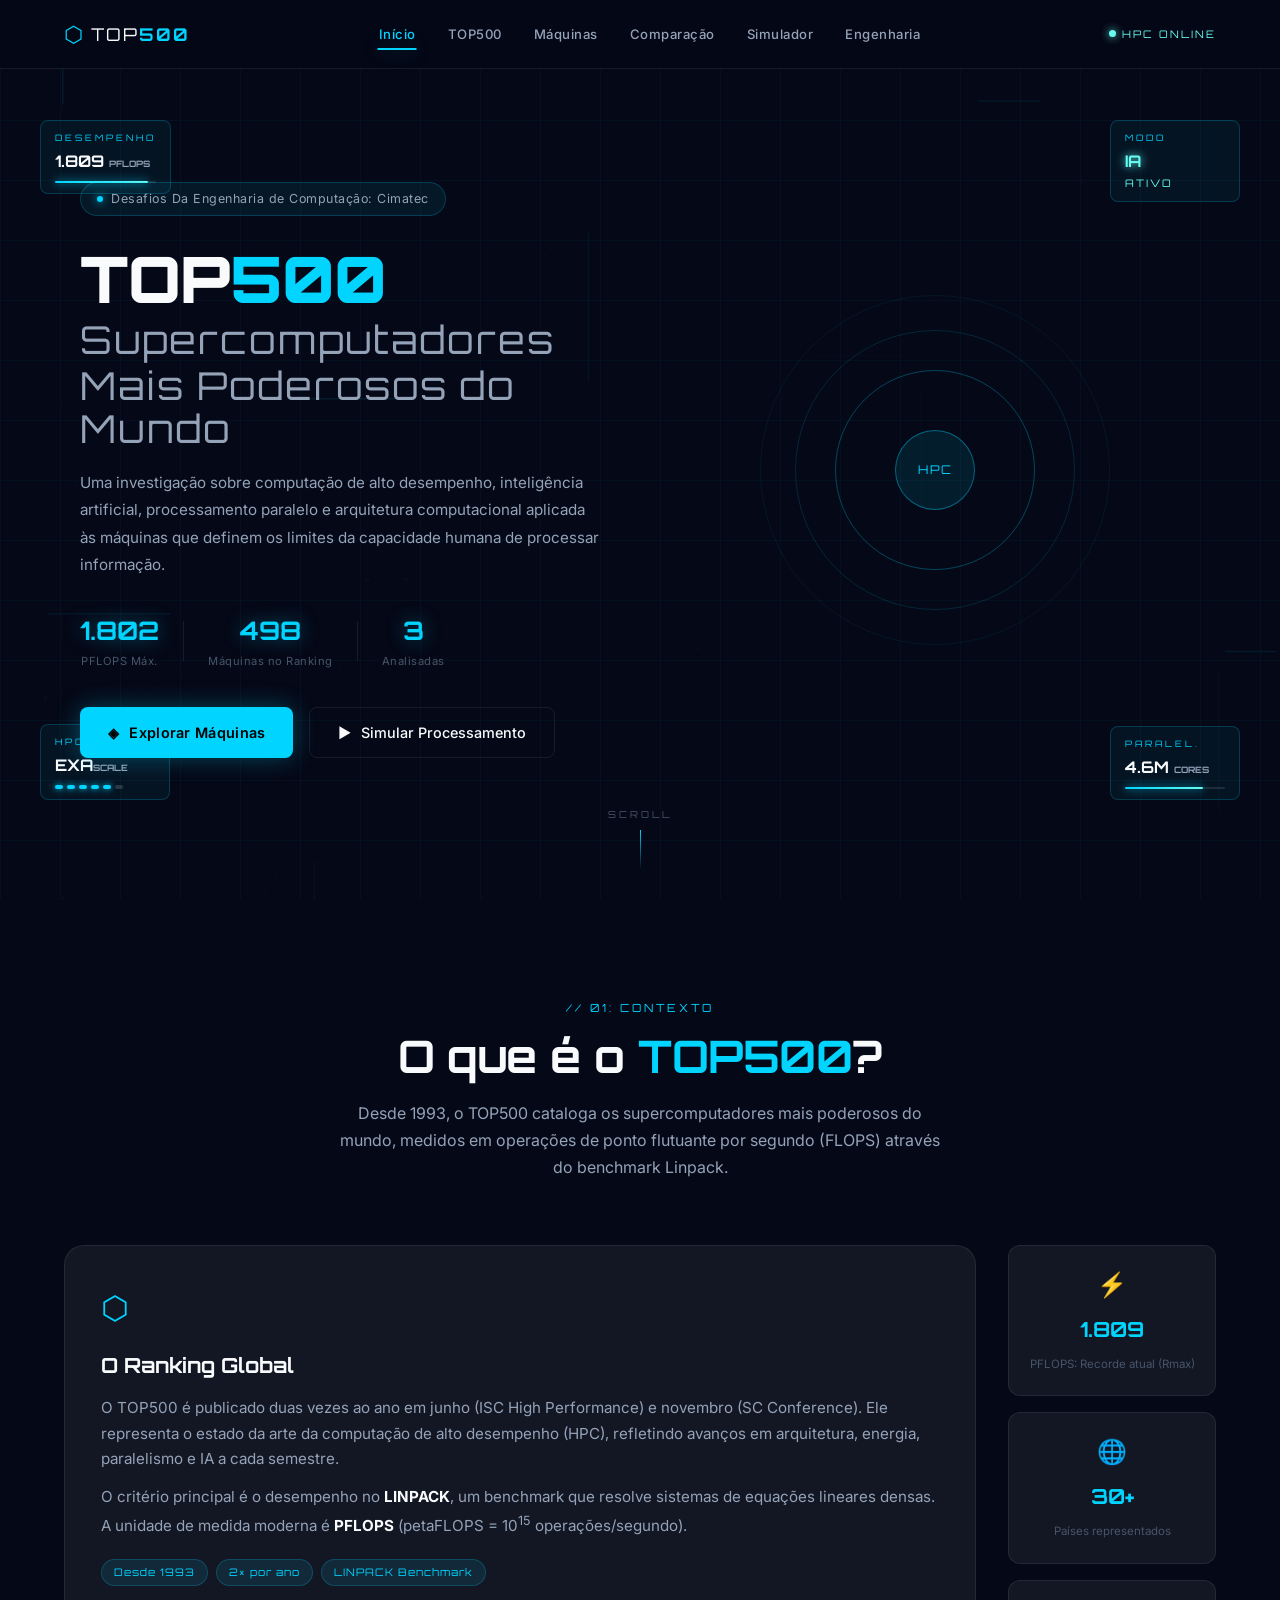
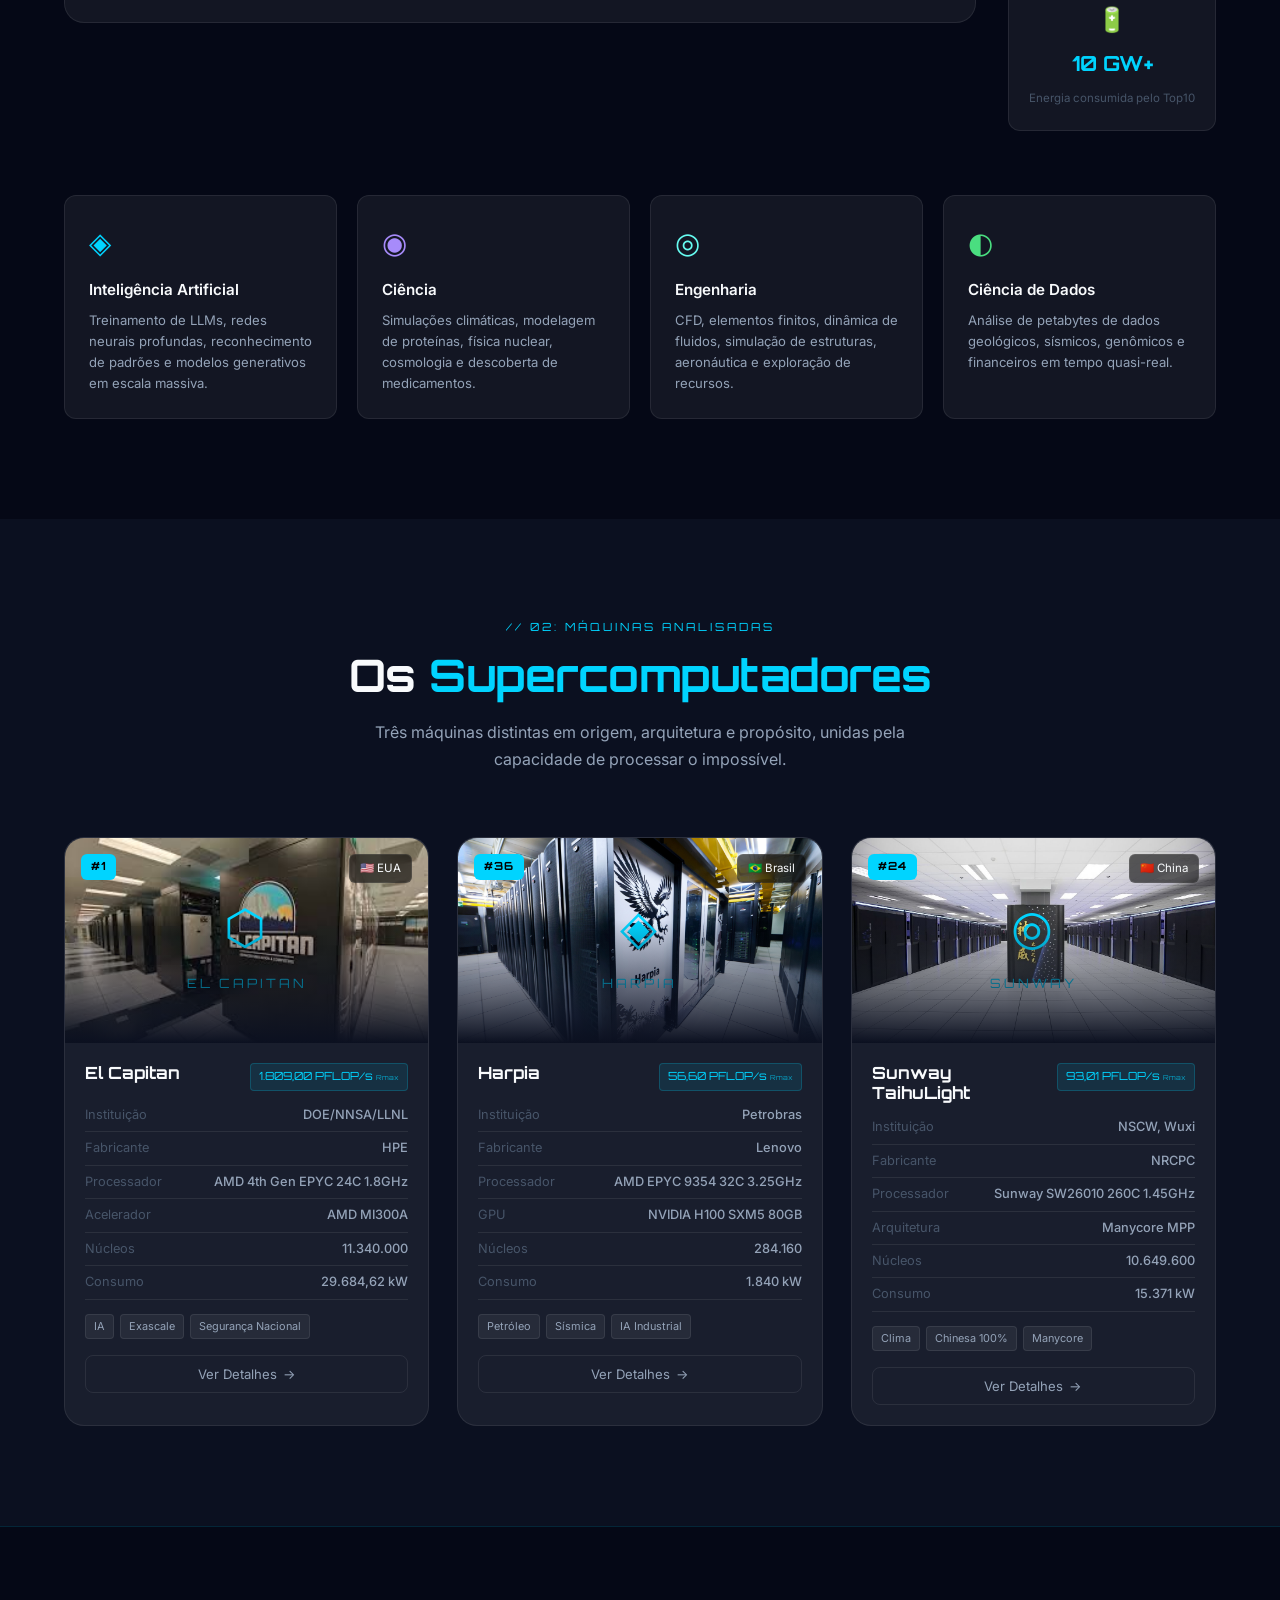
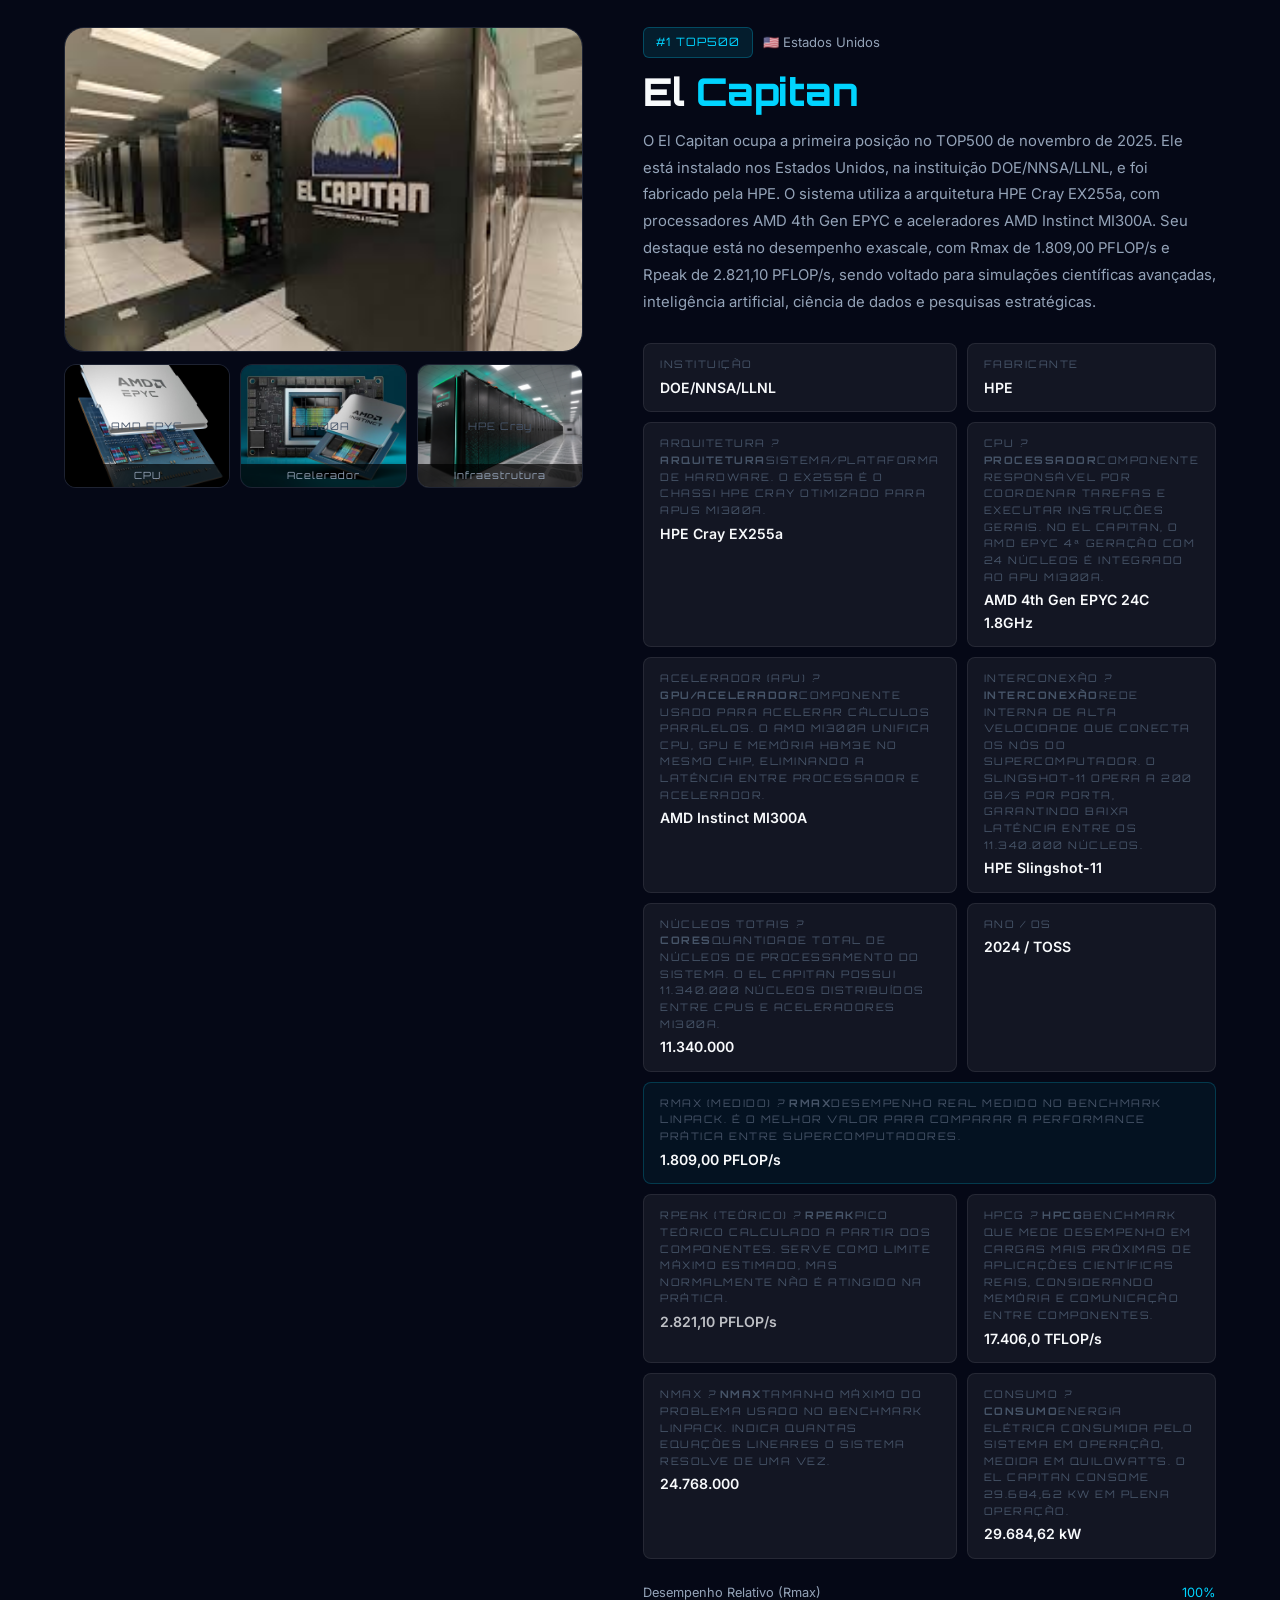
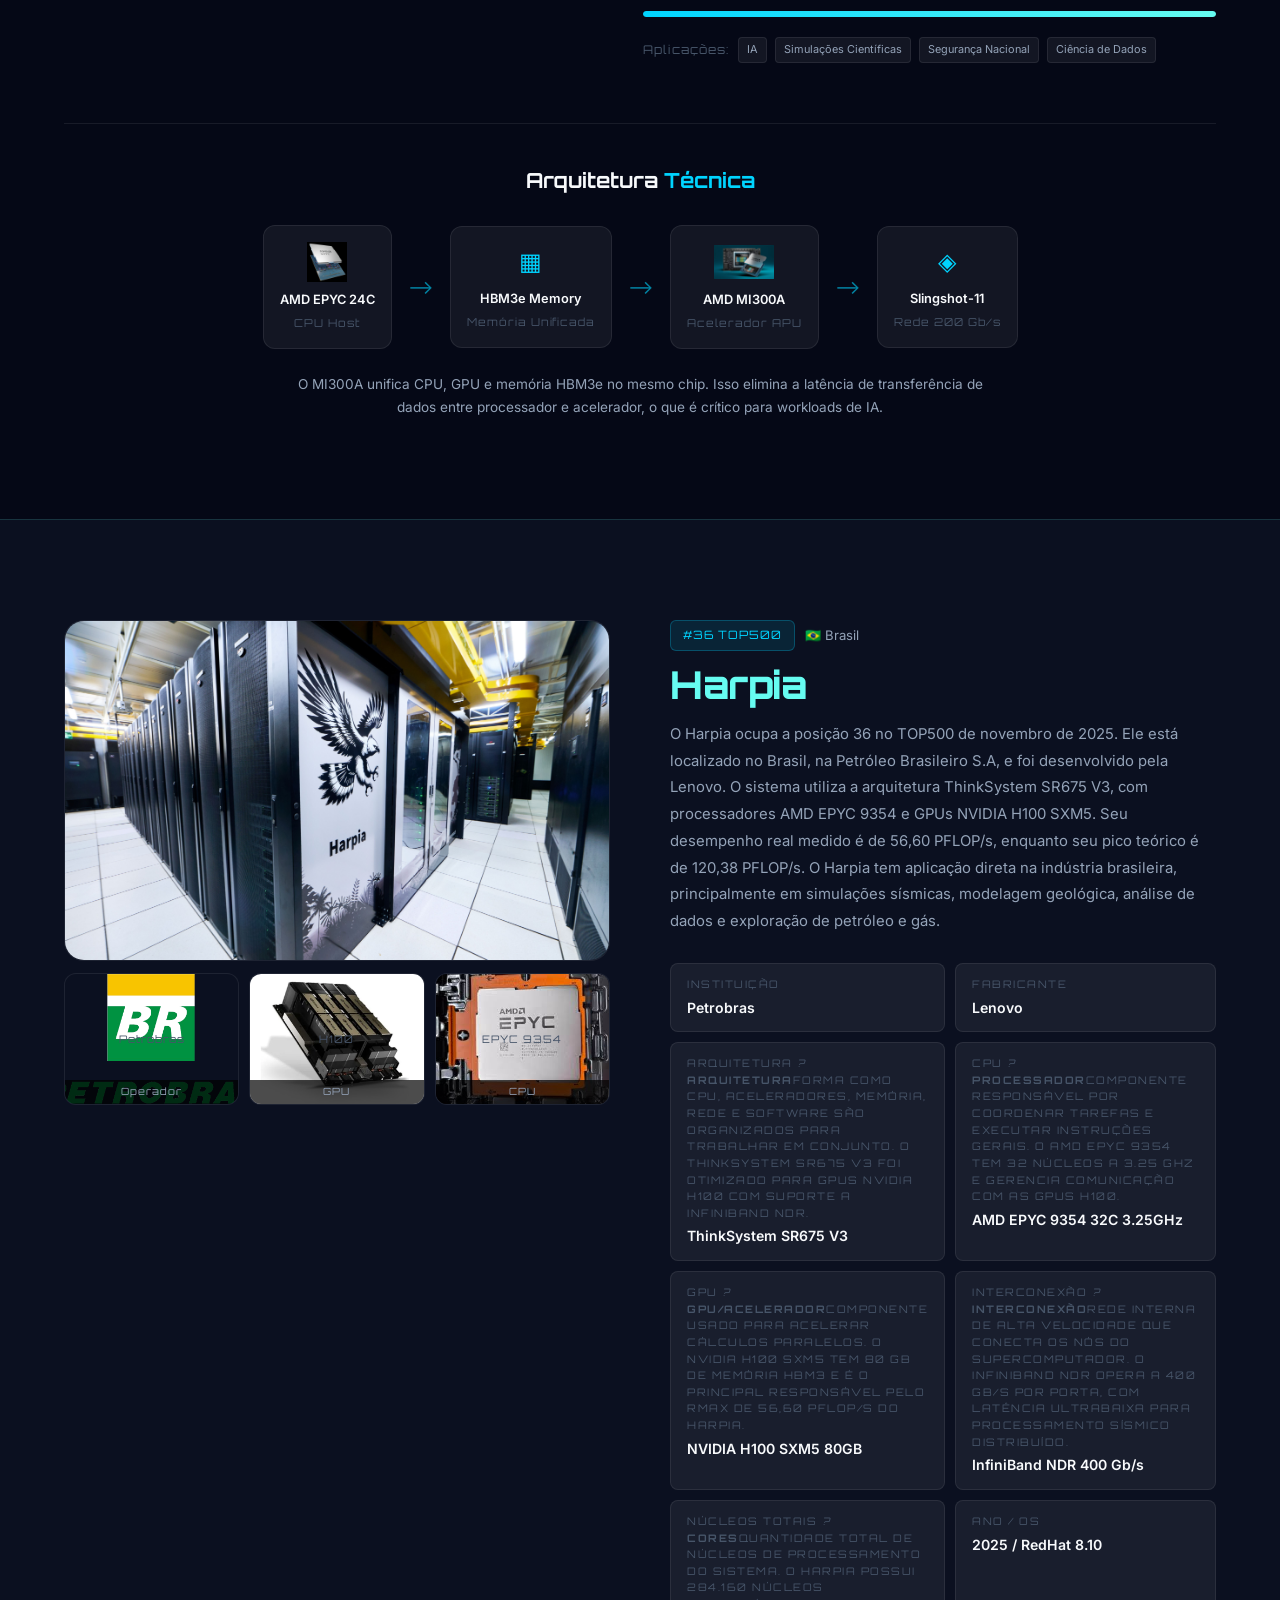
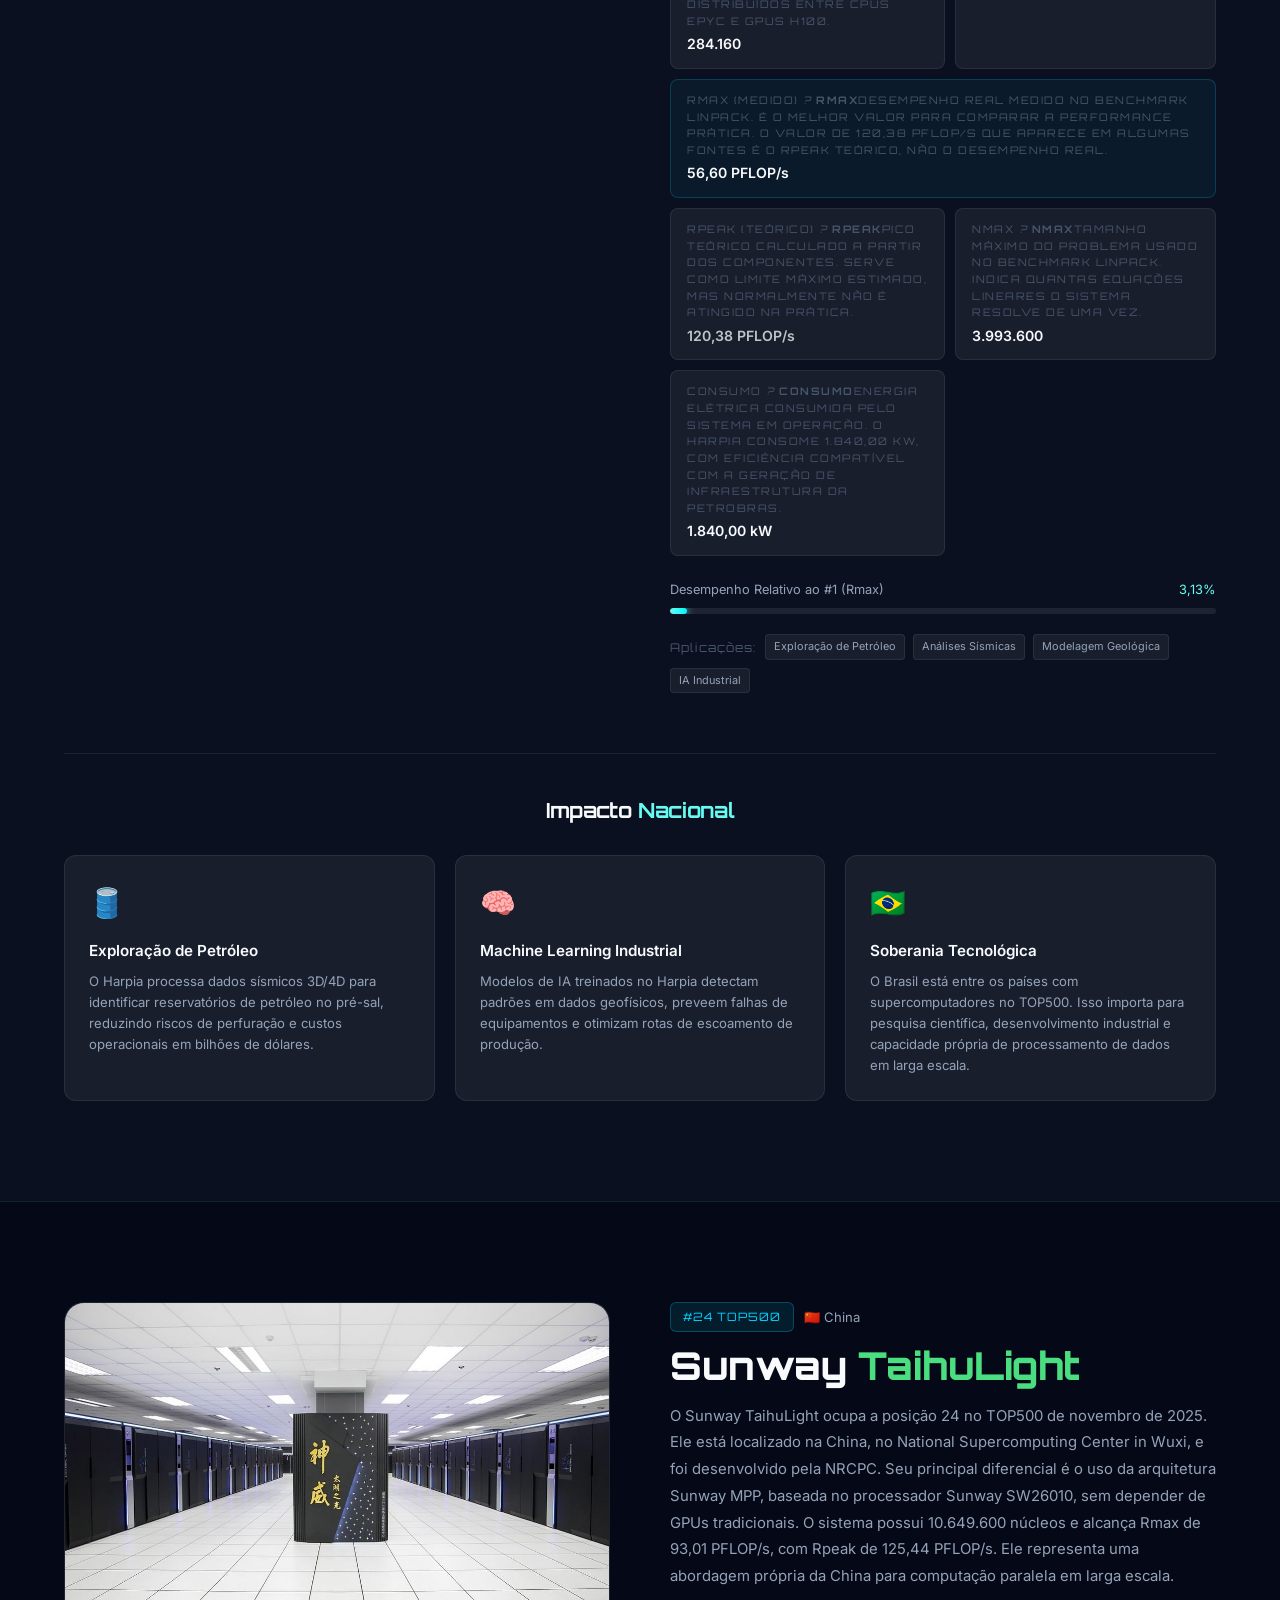
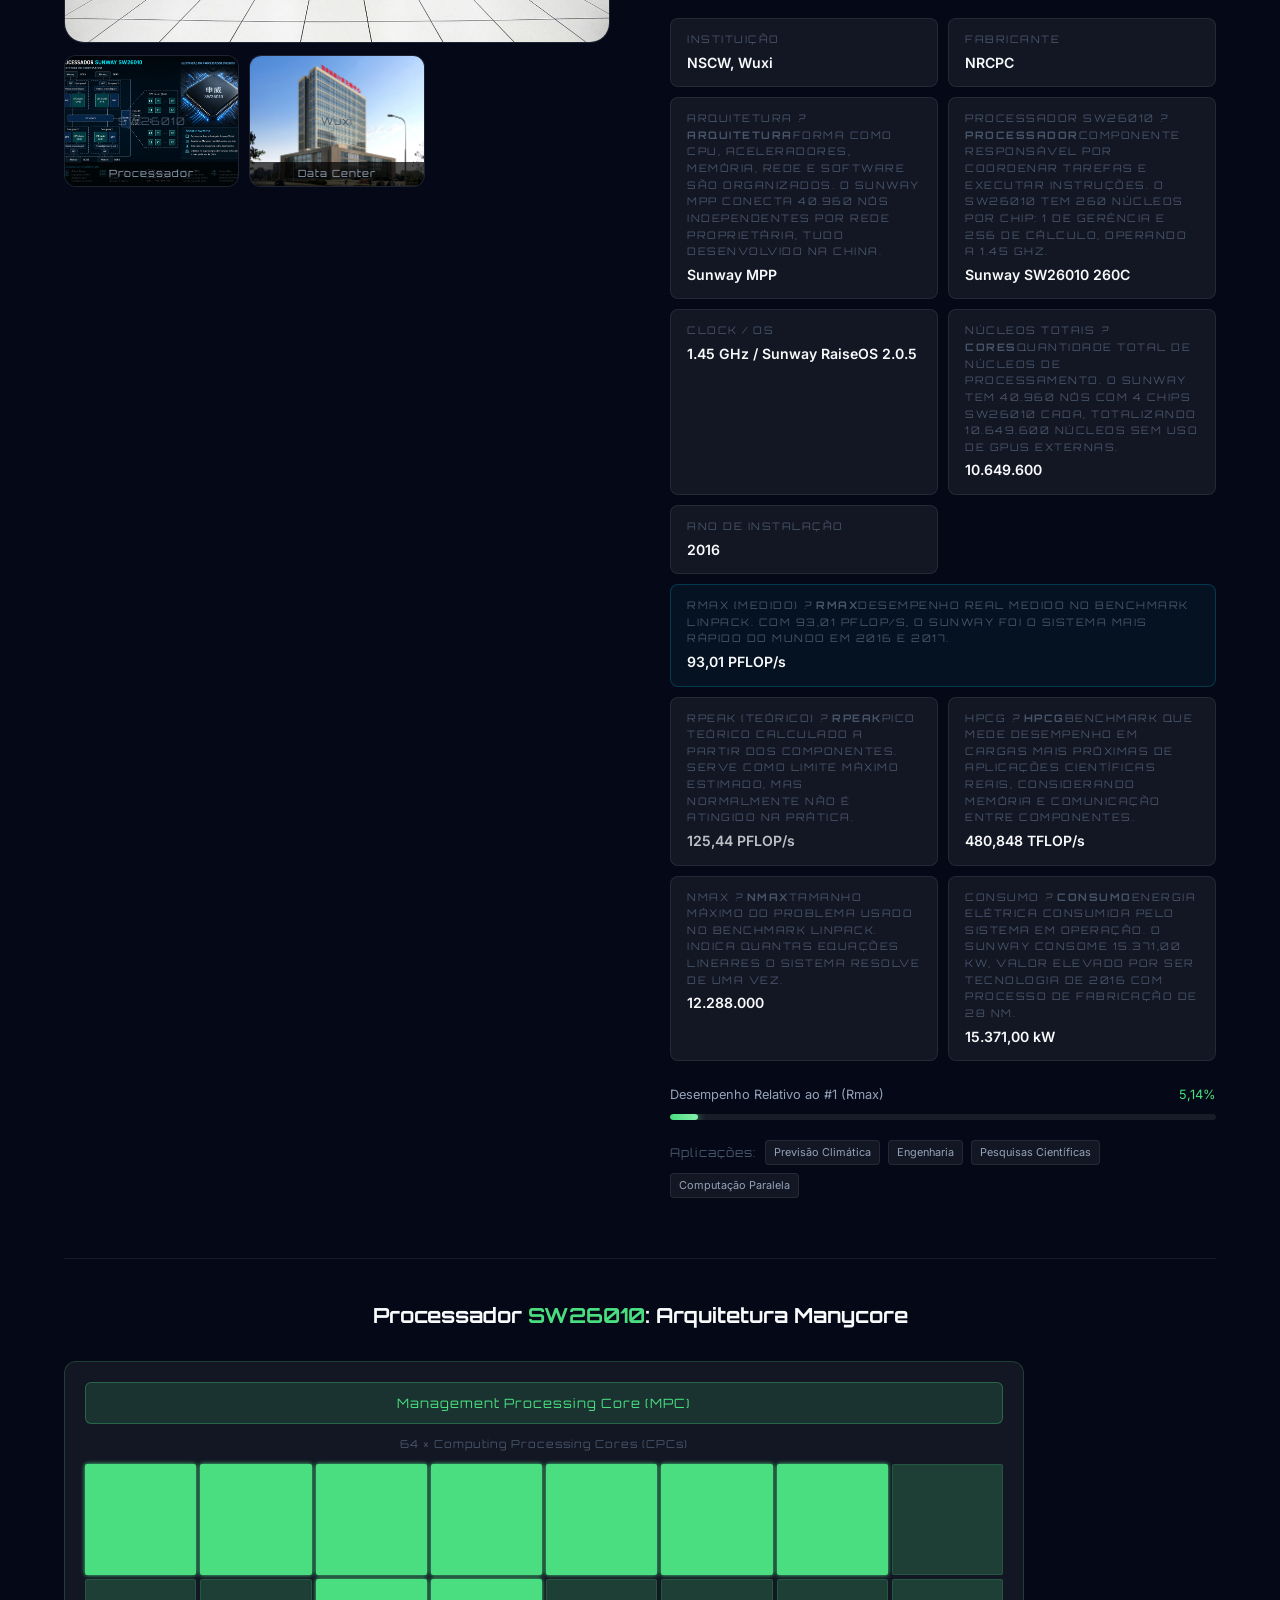
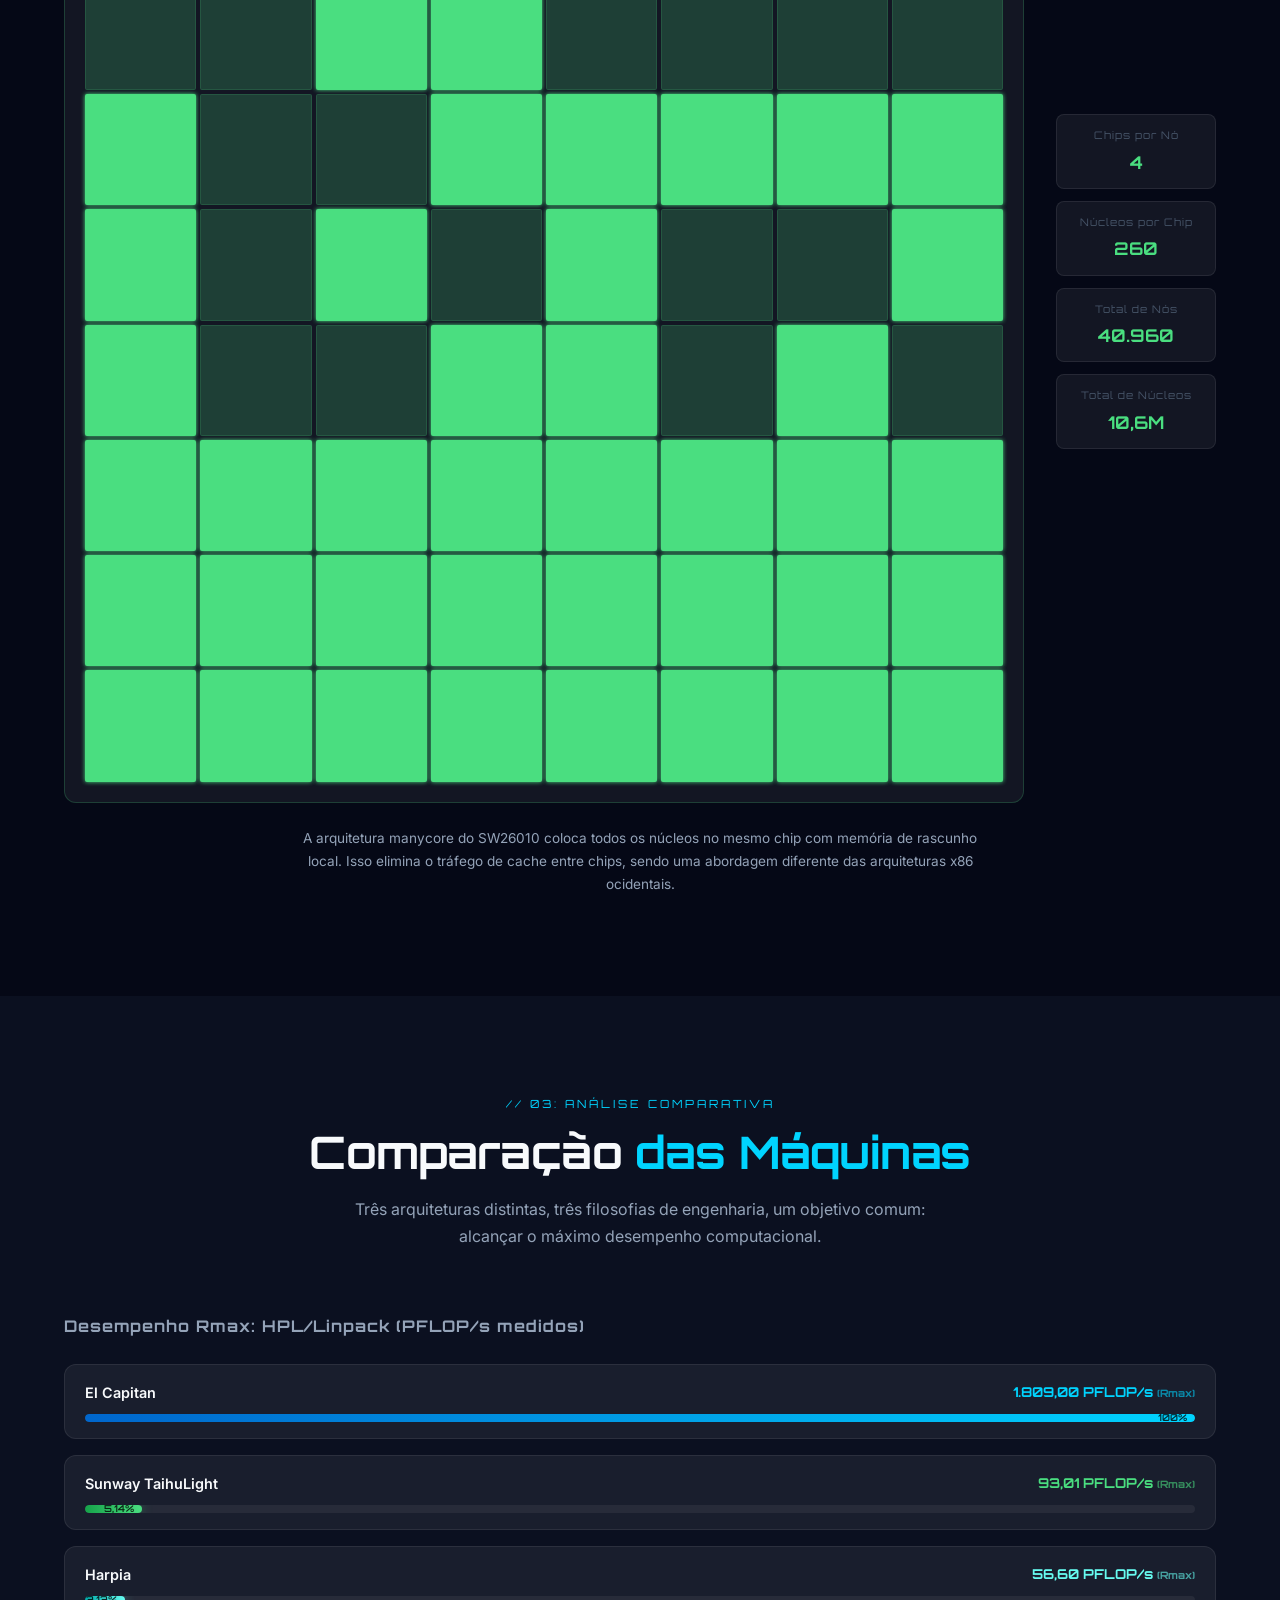
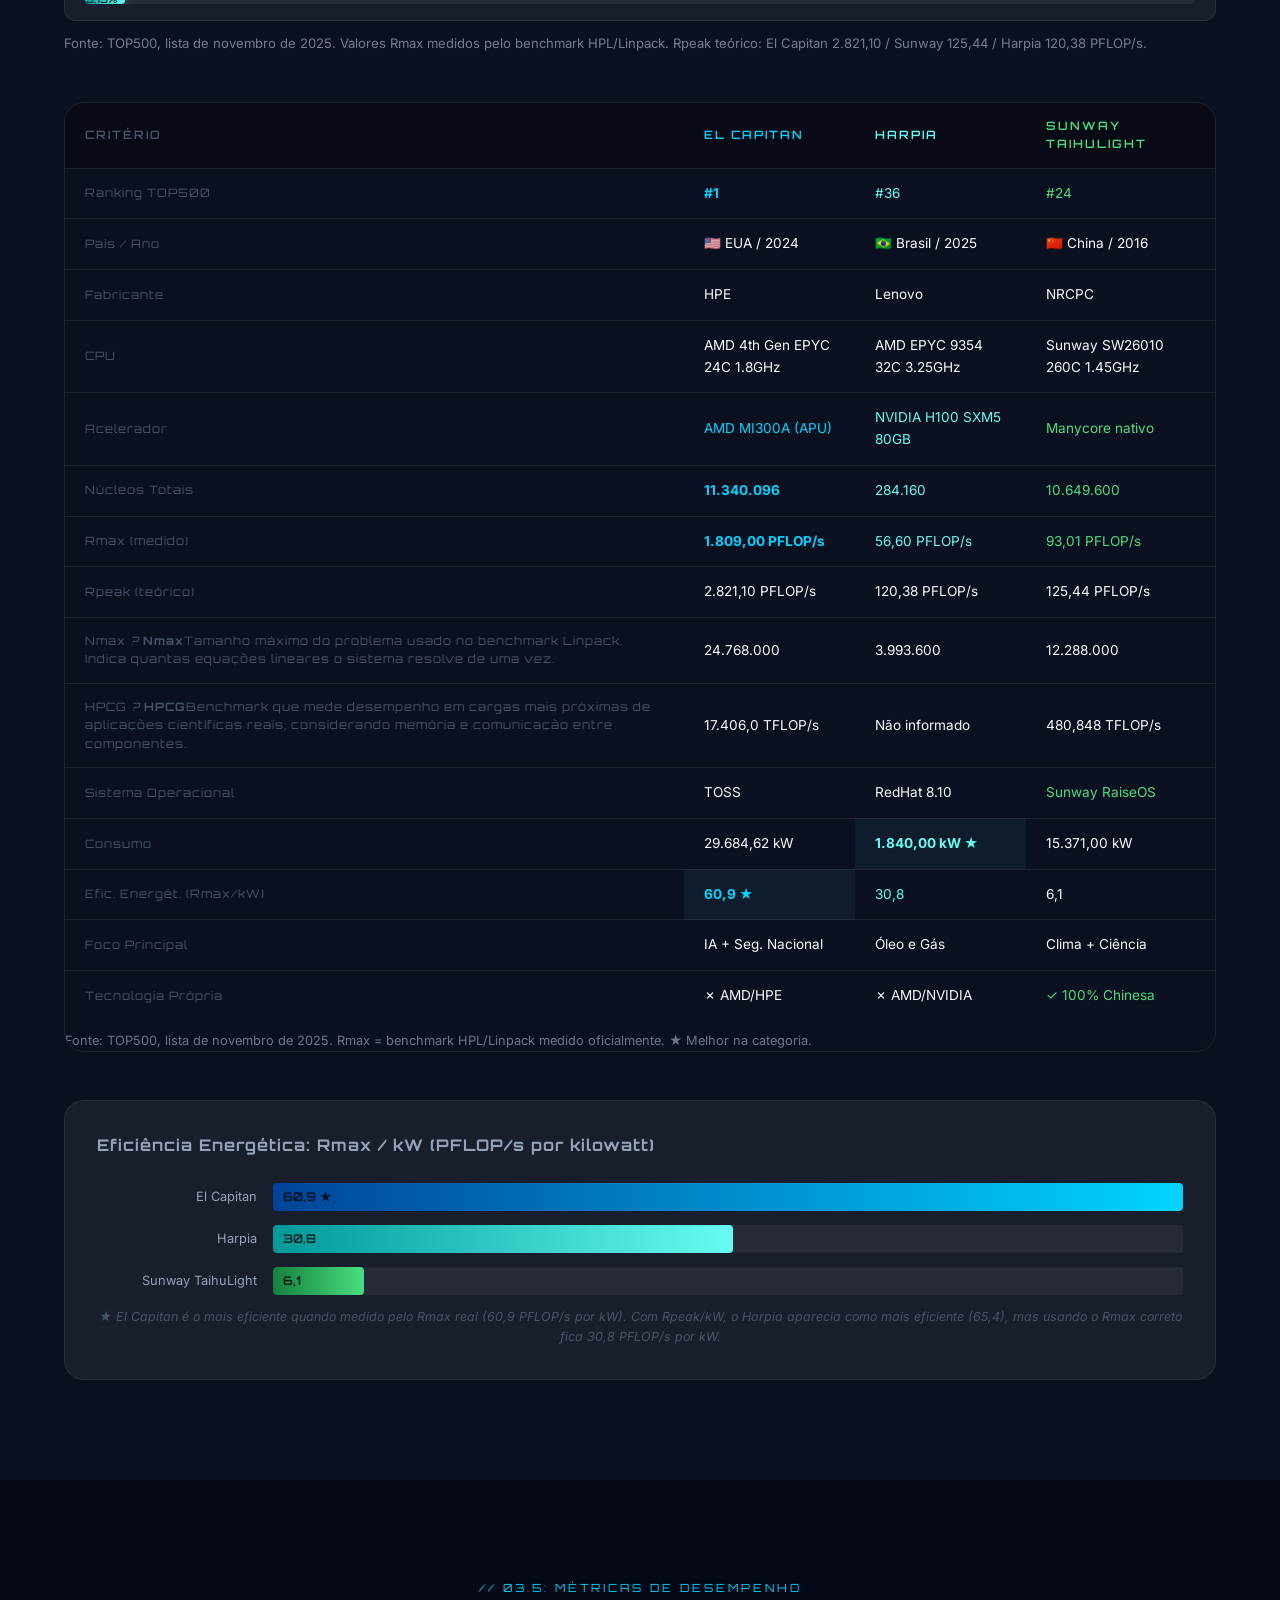
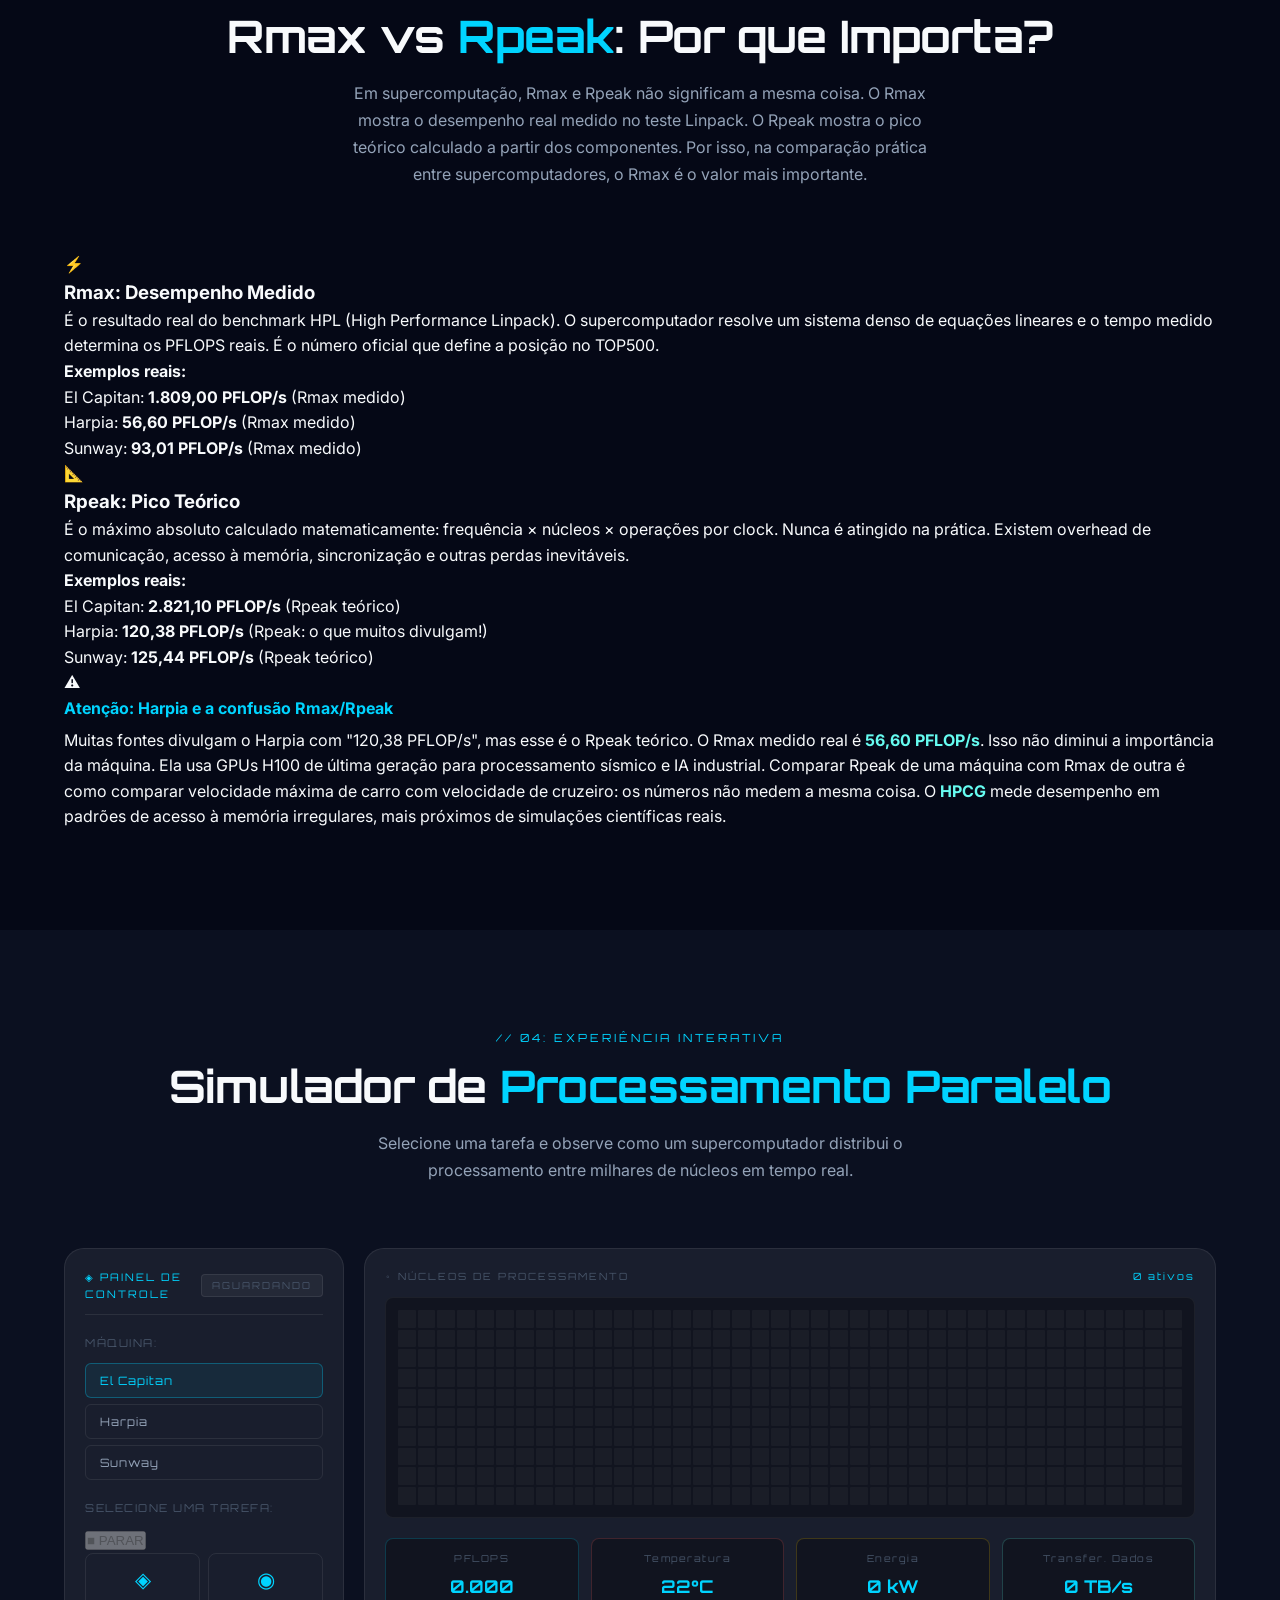
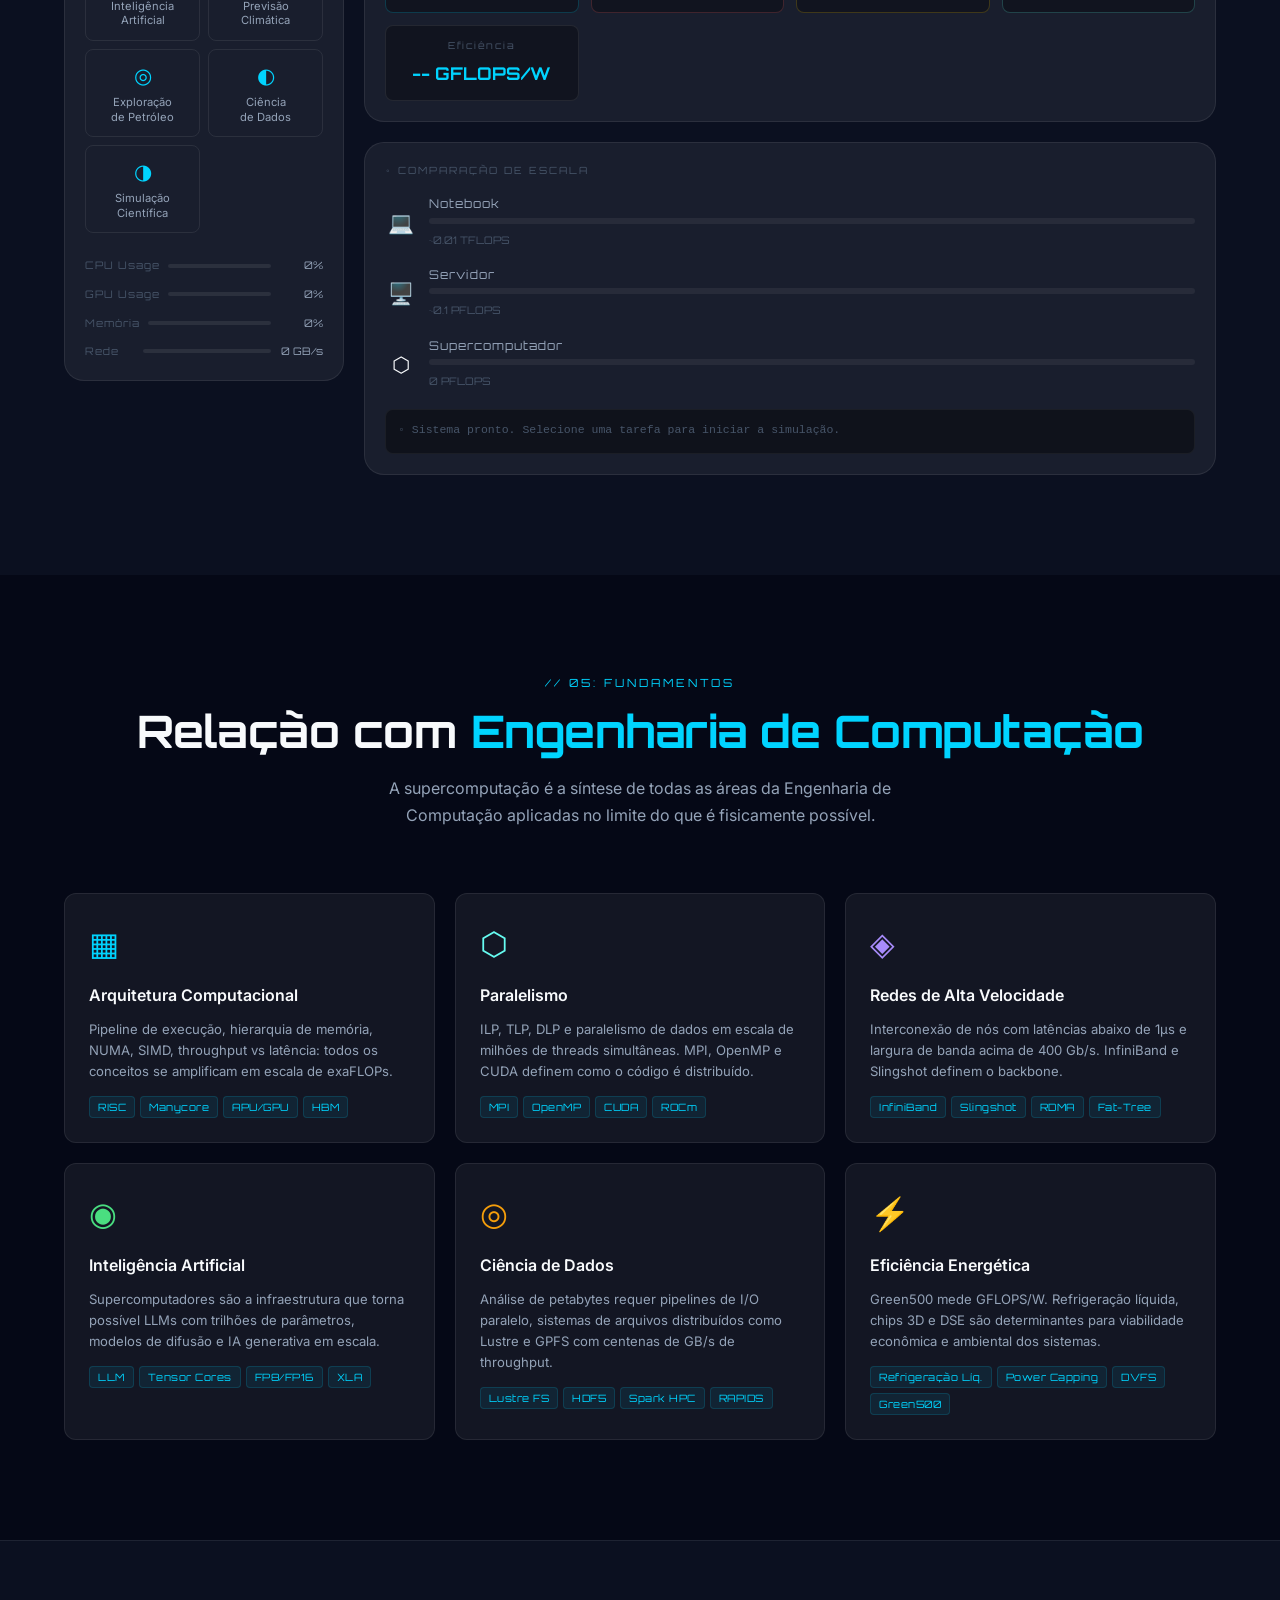
==== commit 0bd8ae8e: "Update index.html" ====
--- a/supercomputadores-top500/index.html
+++ b/supercomputadores-top500/index.html
@@ -3,7 +3,7 @@
 <head>
     <meta charset="UTF-8">
     <meta name="viewport" content="width=device-width, initial-scale=1.0">
-    <title>TOP500 — Supercomputadores Mais Poderosos do Mundo</title>
+    <title>TOP500: Supercomputadores Mais Poderosos do Mundo</title>
 
     <!-- Google Fonts: Inter + Orbitron -->
     <link rel="preconnect" href="https://fonts.googleapis.com">
@@ -104,7 +104,7 @@
         <div class="hero-content">
             <div class="hero-badge">
                 <span class="badge-dot"></span>
-                Engenharia de Computação — Arquitetura e Supercomputação
+                Desafios Da Engenharia de Computação: Cimatec 
             </div>
             <h1 class="hero-title">
                 TOP<span class="accent">500</span>
@@ -147,7 +147,7 @@
         <!-- Imagem hero com overlay -->
         <div class="hero-visual">
             <div class="hero-image-container">
-                <img src="assets/images/backgrounds/hero-supercomputer.jpg"
+                <img src="assets/images/backgrounds/HPCCIMATEC.jpg"
                      alt="Supercomputador"
                      class="hero-image"
                      onerror="this.style.display='none'; this.parentElement.classList.add('no-image')">
@@ -176,7 +176,7 @@
     <section id="top500" class="section">
         <div class="container">
             <div class="section-header reveal">
-                <span class="section-tag">// 01 — CONTEXTO</span>
+                <span class="section-tag">// 01: CONTEXTO</span>
                 <h2 class="section-title">O que é o <span class="accent">TOP500</span>?</h2>
                 <p class="section-subtitle">
                     Desde 1993, o TOP500 cataloga os supercomputadores mais poderosos do mundo,
@@ -190,8 +190,8 @@
                     <div class="info-card-icon">⬡</div>
                     <h3>O Ranking Global</h3>
                     <p>
-                        O TOP500 é publicado duas vezes ao ano — em junho (ISC High Performance)
-                        e novembro (SC Conference). Ele representa o estado-da-arte da computação
+                        O TOP500 é publicado duas vezes ao ano em junho (ISC High Performance)
+                        e novembro (SC Conference). Ele representa o estado da arte da computação
                         de alto desempenho (HPC), refletindo avanços em arquitetura, energia,
                         paralelismo e IA a cada semestre.
                     </p>
@@ -211,7 +211,7 @@
                     <div class="mini-stat-card">
                         <span class="msc-icon">⚡</span>
                         <span class="msc-value">1.809</span>
-                        <span class="msc-label">PFLOPS — Recorde atual</span>
+                        <span class="msc-label">PFLOPS: Recorde atual (Rmax)</span>
                     </div>
                     <div class="mini-stat-card">
                         <span class="msc-icon">🌐</span>
@@ -262,10 +262,10 @@
     <section id="maquinas" class="section section-dark">
         <div class="container">
             <div class="section-header reveal">
-                <span class="section-tag">// 02 — MÁQUINAS ANALISADAS</span>
+                <span class="section-tag">// 02: MÁQUINAS ANALISADAS</span>
                 <h2 class="section-title">Os <span class="accent">Supercomputadores</span></h2>
                 <p class="section-subtitle">
-                    Três máquinas distintas em origem, arquitetura e propósito — unidas pela
+                    Três máquinas distintas em origem, arquitetura e propósito, unidas pela
                     capacidade de processar o impossível.
                 </p>
             </div>
@@ -289,7 +289,7 @@
                     <div class="mc-content">
                         <div class="mc-header">
                             <h3 class="mc-name">El Capitan</h3>
-                            <span class="mc-perf">1.809 PFLOPS</span>
+                            <span class="mc-perf">1.809,00 PFLOP/s <small style="font-size:0.6em;opacity:0.7">Rmax</small></span>
                         </div>
                         <div class="mc-specs">
                             <div class="spec-row">
@@ -301,16 +301,20 @@
                                 <span class="spec-value">HPE</span>
                             </div>
                             <div class="spec-row">
-                                <span class="spec-label">CPU</span>
-                                <span class="spec-value">AMD EPYC 4ª Gen</span>
+                                <span class="spec-label">Processador</span>
+                                <span class="spec-value">AMD 4th Gen EPYC 24C 1.8GHz</span>
                             </div>
                             <div class="spec-row">
                                 <span class="spec-label">Acelerador</span>
                                 <span class="spec-value">AMD MI300A</span>
                             </div>
                             <div class="spec-row">
+                                <span class="spec-label">Núcleos</span>
+                                <span class="spec-value">11.340.000</span>
+                            </div>
+                            <div class="spec-row">
                                 <span class="spec-label">Consumo</span>
-                                <span class="spec-value">29.684 kW</span>
+                                <span class="spec-value">29.684,62 kW</span>
                             </div>
                         </div>
                         <div class="mc-tags">
@@ -327,7 +331,7 @@
 
                 <!-- Card Harpia -->
                 <div class="machine-card reveal" data-machine="harpia" data-delay="0.15">
-                    <div class="mc-rank">#196</div>
+                    <div class="mc-rank">#36</div>
                     <div class="mc-image-container">
                         <img src="assets/images/harpia/harpia.jpg"
                              alt="Harpia"
@@ -343,7 +347,7 @@
                     <div class="mc-content">
                         <div class="mc-header">
                             <h3 class="mc-name">Harpia</h3>
-                            <span class="mc-perf">120.38 PFLOPS</span>
+                            <span class="mc-perf">56,60 PFLOP/s <small style="font-size:0.6em;opacity:0.7">Rmax</small></span>
                         </div>
                         <div class="mc-specs">
                             <div class="spec-row">
@@ -355,12 +359,16 @@
                                 <span class="spec-value">Lenovo</span>
                             </div>
                             <div class="spec-row">
-                                <span class="spec-label">CPU</span>
-                                <span class="spec-value">AMD EPYC 9354</span>
+                                <span class="spec-label">Processador</span>
+                                <span class="spec-value">AMD EPYC 9354 32C 3.25GHz</span>
                             </div>
                             <div class="spec-row">
-                                <span class="spec-label">Acelerador</span>
-                                <span class="spec-value">NVIDIA H100</span>
+                                <span class="spec-label">GPU</span>
+                                <span class="spec-value">NVIDIA H100 SXM5 80GB</span>
+                            </div>
+                            <div class="spec-row">
+                                <span class="spec-label">Núcleos</span>
+                                <span class="spec-value">284.160</span>
                             </div>
                             <div class="spec-row">
                                 <span class="spec-label">Consumo</span>
@@ -381,7 +389,7 @@
 
                 <!-- Card Sunway TaihuLight -->
                 <div class="machine-card reveal" data-machine="sunway" data-delay="0.3">
-                    <div class="mc-rank">#19</div>
+                    <div class="mc-rank">#24</div>
                     <div class="mc-image-container">
                         <img src="assets/images/sunway-taihulight/sunway-taihulight.jpg"
                              alt="Sunway TaihuLight"
@@ -397,24 +405,28 @@
                     <div class="mc-content">
                         <div class="mc-header">
                             <h3 class="mc-name">Sunway TaihuLight</h3>
-                            <span class="mc-perf">93.01 PFLOPS</span>
+                            <span class="mc-perf">93,01 PFLOP/s <small style="font-size:0.6em;opacity:0.7">Rmax</small></span>
                         </div>
                         <div class="mc-specs">
                             <div class="spec-row">
                                 <span class="spec-label">Instituição</span>
-                                <span class="spec-value">NSCW — Wuxi</span>
+                                <span class="spec-value">NSCW, Wuxi</span>
                             </div>
                             <div class="spec-row">
                                 <span class="spec-label">Fabricante</span>
                                 <span class="spec-value">NRCPC</span>
                             </div>
                             <div class="spec-row">
-                                <span class="spec-label">CPU</span>
-                                <span class="spec-value">Sunway SW26010</span>
+                                <span class="spec-label">Processador</span>
+                                <span class="spec-value">Sunway SW26010 260C 1.45GHz</span>
                             </div>
                             <div class="spec-row">
                                 <span class="spec-label">Arquitetura</span>
                                 <span class="spec-value">Manycore MPP</span>
+                            </div>
+                            <div class="spec-row">
+                                <span class="spec-label">Núcleos</span>
+                                <span class="spec-value">10.649.600</span>
                             </div>
                             <div class="spec-row">
                                 <span class="spec-label">Consumo</span>
@@ -489,10 +501,7 @@
                     </div>
                     <h2 class="detail-title">El <span class="accent">Capitan</span></h2>
                     <p class="detail-desc">
-                        O El Capitan representa a supercomputação exascale moderna, utilizando CPUs
-                        AMD EPYC e aceleradores AMD Instinct MI300A para processamento paralelo
-                        massivo. É o primeiro supercomputador a superar a barreira do exaFLOP,
-                        processando mais de 1,8 quintilhões de operações por segundo.
+                        O El Capitan ocupa a primeira posição no TOP500 de novembro de 2025. Ele está instalado nos Estados Unidos, na instituição DOE/NNSA/LLNL, e foi fabricado pela HPE. O sistema utiliza a arquitetura HPE Cray EX255a, com processadores AMD 4th Gen EPYC e aceleradores AMD Instinct MI300A. Seu destaque está no desempenho exascale, com Rmax de 1.809,00 PFLOP/s e Rpeak de 2.821,10 PFLOP/s, sendo voltado para simulações científicas avançadas, inteligência artificial, ciência de dados e pesquisas estratégicas.
                     </p>
 
                     <div class="detail-specs-grid">
@@ -505,34 +514,114 @@
                             <span class="dspec-value">HPE</span>
                         </div>
                         <div class="dspec-card">
-                            <span class="dspec-label">Arquitetura</span>
+                            <span class="dspec-label">
+                                <span class="tooltip-wrapper">
+                                    Arquitetura
+                                    <i class="tooltip-icon" tabindex="0">?</i>
+                                    <span class="tooltip-box"><strong>Arquitetura</strong>Sistema/plataforma de hardware. O EX255a é o chassi HPE Cray otimizado para APUs MI300A.</span>
+                                </span>
+                            </span>
                             <span class="dspec-value">HPE Cray EX255a</span>
                         </div>
                         <div class="dspec-card">
-                            <span class="dspec-label">CPU</span>
-                            <span class="dspec-value">AMD 4th Gen EPYC 24C</span>
-                        </div>
-                        <div class="dspec-card">
-                            <span class="dspec-label">Acelerador</span>
+                            <span class="dspec-label">
+                                <span class="tooltip-wrapper">
+                                    CPU
+                                    <i class="tooltip-icon" tabindex="0">?</i>
+                                    <span class="tooltip-box"><strong>Processador</strong>Componente responsável por coordenar tarefas e executar instruções gerais. No El Capitan, o AMD EPYC 4ª Geração com 24 núcleos é integrado ao APU MI300A.</span>
+                                </span>
+                            </span>
+                            <span class="dspec-value">AMD 4th Gen EPYC 24C 1.8GHz</span>
+                        </div>
+                        <div class="dspec-card">
+                            <span class="dspec-label">
+                                <span class="tooltip-wrapper">
+                                    Acelerador (APU)
+                                    <i class="tooltip-icon" tabindex="0">?</i>
+                                    <span class="tooltip-box"><strong>GPU/Acelerador</strong>Componente usado para acelerar cálculos paralelos. O AMD MI300A unifica CPU, GPU e memória HBM3e no mesmo chip, eliminando a latência entre processador e acelerador.</span>
+                                </span>
+                            </span>
                             <span class="dspec-value">AMD Instinct MI300A</span>
                         </div>
                         <div class="dspec-card">
-                            <span class="dspec-label">Interconexão</span>
-                            <span class="dspec-value">Slingshot-11</span>
+                            <span class="dspec-label">
+                                <span class="tooltip-wrapper">
+                                    Interconexão
+                                    <i class="tooltip-icon" tabindex="0">?</i>
+                                    <span class="tooltip-box"><strong>Interconexão</strong>Rede interna de alta velocidade que conecta os nós do supercomputador. O Slingshot-11 opera a 200 Gb/s por porta, garantindo baixa latência entre os 11.340.000 núcleos.</span>
+                                </span>
+                            </span>
+                            <span class="dspec-value">HPE Slingshot-11</span>
+                        </div>
+                        <div class="dspec-card">
+                            <span class="dspec-label">
+                                <span class="tooltip-wrapper">
+                                    Núcleos Totais
+                                    <i class="tooltip-icon" tabindex="0">?</i>
+                                    <span class="tooltip-box"><strong>Cores</strong>Quantidade total de núcleos de processamento do sistema. O El Capitan possui 11.340.000 núcleos distribuídos entre CPUs e aceleradores MI300A.</span>
+                                </span>
+                            </span>
+                            <span class="dspec-value">11.340.000</span>
+                        </div>
+                        <div class="dspec-card">
+                            <span class="dspec-label">Ano / OS</span>
+                            <span class="dspec-value">2024 / TOSS</span>
                         </div>
                         <div class="dspec-card highlight">
-                            <span class="dspec-label">Desempenho</span>
-                            <span class="dspec-value accent-text">1.809 PFLOPS</span>
-                        </div>
-                        <div class="dspec-card">
-                            <span class="dspec-label">Consumo</span>
-                            <span class="dspec-value">29.684 kW</span>
+                            <span class="dspec-label">
+                                <span class="tooltip-wrapper">
+                                    Rmax (medido)
+                                    <i class="tooltip-icon" tabindex="0">?</i>
+                                    <span class="tooltip-box"><strong>Rmax</strong>Desempenho real medido no benchmark Linpack. É o melhor valor para comparar a performance prática entre supercomputadores.</span>
+                                </span>
+                            </span>
+                            <span class="dspec-value accent-text">1.809,00 PFLOP/s</span>
+                        </div>
+                        <div class="dspec-card">
+                            <span class="dspec-label">
+                                <span class="tooltip-wrapper">
+                                    Rpeak (teórico)
+                                    <i class="tooltip-icon" tabindex="0">?</i>
+                                    <span class="tooltip-box"><strong>Rpeak</strong>Pico teórico calculado a partir dos componentes. Serve como limite máximo estimado, mas normalmente não é atingido na prática.</span>
+                                </span>
+                            </span>
+                            <span class="dspec-value" style="opacity:0.75">2.821,10 PFLOP/s</span>
+                        </div>
+                        <div class="dspec-card">
+                            <span class="dspec-label">
+                                <span class="tooltip-wrapper">
+                                    HPCG
+                                    <i class="tooltip-icon" tabindex="0">?</i>
+                                    <span class="tooltip-box"><strong>HPCG</strong>Benchmark que mede desempenho em cargas mais próximas de aplicações científicas reais, considerando memória e comunicação entre componentes.</span>
+                                </span>
+                            </span>
+                            <span class="dspec-value">17.406,0 TFLOP/s</span>
+                        </div>
+                        <div class="dspec-card">
+                            <span class="dspec-label">
+                                <span class="tooltip-wrapper">
+                                    Nmax
+                                    <i class="tooltip-icon" tabindex="0">?</i>
+                                    <span class="tooltip-box"><strong>Nmax</strong>Tamanho máximo do problema usado no benchmark Linpack. Indica quantas equações lineares o sistema resolve de uma vez.</span>
+                                </span>
+                            </span>
+                            <span class="dspec-value">24.768.000</span>
+                        </div>
+                        <div class="dspec-card">
+                            <span class="dspec-label">
+                                <span class="tooltip-wrapper">
+                                    Consumo
+                                    <i class="tooltip-icon" tabindex="0">?</i>
+                                    <span class="tooltip-box"><strong>Consumo</strong>Energia elétrica consumida pelo sistema em operação, medida em quilowatts. O El Capitan consome 29.684,62 kW em plena operação.</span>
+                                </span>
+                            </span>
+                            <span class="dspec-value">29.684,62 kW</span>
                         </div>
                     </div>
 
                     <div class="detail-perf-bar">
                         <div class="dpb-header">
-                            <span>Desempenho Relativo</span>
+                            <span>Desempenho Relativo (Rmax)</span>
                             <span class="accent-text">100%</span>
                         </div>
                         <div class="dpb-track">
@@ -583,9 +672,7 @@
                     </div>
                 </div>
                 <p class="arch-note">
-                    O MI300A é um APU revolucionário que unifica CPU, GPU e HBM no mesmo die,
-                    eliminando a latência de transferência de dados entre processador e acelerador —
-                    ponto crítico para workloads de IA.
+                    O MI300A unifica CPU, GPU e memória HBM3e no mesmo chip. Isso elimina a latência de transferência de dados entre processador e acelerador, o que é crítico para workloads de IA.
                 </p>
             </div>
         </div>
@@ -597,15 +684,12 @@
             <div class="detail-layout reveal detail-reverse">
                 <div class="detail-info">
                     <div class="detail-badge-row">
-                        <span class="detail-rank">#196 TOP500</span>
+                        <span class="detail-rank">#36 TOP500</span>
                         <span class="detail-country">🇧🇷 Brasil</span>
                     </div>
                     <h2 class="detail-title"><span class="accent-cyan">Harpia</span></h2>
                     <p class="detail-desc">
-                        O Harpia possui aplicação industrial direta na Petrobras, auxiliando em
-                        simulações sísmicas e análise massiva de dados geológicos. É o maior
-                        supercomputador do hemisfério sul e representa a aposta brasileira na
-                        soberania tecnológica para exploração energética.
+                        O Harpia ocupa a posição 36 no TOP500 de novembro de 2025. Ele está localizado no Brasil, na Petróleo Brasileiro S.A, e foi desenvolvido pela Lenovo. O sistema utiliza a arquitetura ThinkSystem SR675 V3, com processadores AMD EPYC 9354 e GPUs NVIDIA H100 SXM5. Seu desempenho real medido é de 56,60 PFLOP/s, enquanto seu pico teórico é de 120,38 PFLOP/s. O Harpia tem aplicação direta na indústria brasileira, principalmente em simulações sísmicas, modelagem geológica, análise de dados e exploração de petróleo e gás.
                     </p>
 
                     <div class="detail-specs-grid">
@@ -618,38 +702,108 @@
                             <span class="dspec-value">Lenovo</span>
                         </div>
                         <div class="dspec-card">
-                            <span class="dspec-label">Arquitetura</span>
+                            <span class="dspec-label">
+                                <span class="tooltip-wrapper">
+                                    Arquitetura
+                                    <i class="tooltip-icon" tabindex="0">?</i>
+                                    <span class="tooltip-box"><strong>Arquitetura</strong>Forma como CPU, aceleradores, memória, rede e software são organizados para trabalhar em conjunto. O ThinkSystem SR675 V3 foi otimizado para GPUs NVIDIA H100 com suporte a InfiniBand NDR.</span>
+                                </span>
+                            </span>
                             <span class="dspec-value">ThinkSystem SR675 V3</span>
                         </div>
                         <div class="dspec-card">
-                            <span class="dspec-label">CPU</span>
-                            <span class="dspec-value">AMD EPYC 9354 32C</span>
-                        </div>
-                        <div class="dspec-card">
-                            <span class="dspec-label">GPU</span>
-                            <span class="dspec-value">NVIDIA H100 SXM5</span>
-                        </div>
-                        <div class="dspec-card">
-                            <span class="dspec-label">Interconexão</span>
-                            <span class="dspec-value">InfiniBand NDR</span>
+                            <span class="dspec-label">
+                                <span class="tooltip-wrapper">
+                                    CPU
+                                    <i class="tooltip-icon" tabindex="0">?</i>
+                                    <span class="tooltip-box"><strong>Processador</strong>Componente responsável por coordenar tarefas e executar instruções gerais. O AMD EPYC 9354 tem 32 núcleos a 3.25 GHz e gerencia comunicação com as GPUs H100.</span>
+                                </span>
+                            </span>
+                            <span class="dspec-value">AMD EPYC 9354 32C 3.25GHz</span>
+                        </div>
+                        <div class="dspec-card">
+                            <span class="dspec-label">
+                                <span class="tooltip-wrapper">
+                                    GPU
+                                    <i class="tooltip-icon" tabindex="0">?</i>
+                                    <span class="tooltip-box"><strong>GPU/Acelerador</strong>Componente usado para acelerar cálculos paralelos. O NVIDIA H100 SXM5 tem 80 GB de memória HBM3 e é o principal responsável pelo Rmax de 56,60 PFLOP/s do Harpia.</span>
+                                </span>
+                            </span>
+                            <span class="dspec-value">NVIDIA H100 SXM5 80GB</span>
+                        </div>
+                        <div class="dspec-card">
+                            <span class="dspec-label">
+                                <span class="tooltip-wrapper">
+                                    Interconexão
+                                    <i class="tooltip-icon" tabindex="0">?</i>
+                                    <span class="tooltip-box"><strong>Interconexão</strong>Rede interna de alta velocidade que conecta os nós do supercomputador. O InfiniBand NDR opera a 400 Gb/s por porta, com latência ultrabaixa para processamento sísmico distribuído.</span>
+                                </span>
+                            </span>
+                            <span class="dspec-value">InfiniBand NDR 400 Gb/s</span>
+                        </div>
+                        <div class="dspec-card">
+                            <span class="dspec-label">
+                                <span class="tooltip-wrapper">
+                                    Núcleos Totais
+                                    <i class="tooltip-icon" tabindex="0">?</i>
+                                    <span class="tooltip-box"><strong>Cores</strong>Quantidade total de núcleos de processamento do sistema. O Harpia possui 284.160 núcleos distribuídos entre CPUs EPYC e GPUs H100.</span>
+                                </span>
+                            </span>
+                            <span class="dspec-value">284.160</span>
+                        </div>
+                        <div class="dspec-card">
+                            <span class="dspec-label">Ano / OS</span>
+                            <span class="dspec-value">2025 / RedHat 8.10</span>
                         </div>
                         <div class="dspec-card highlight">
-                            <span class="dspec-label">Desempenho</span>
-                            <span class="dspec-value accent-cyan-text">120.38 PFLOPS</span>
-                        </div>
-                        <div class="dspec-card">
-                            <span class="dspec-label">Consumo</span>
-                            <span class="dspec-value">1.840 kW</span>
+                            <span class="dspec-label">
+                                <span class="tooltip-wrapper">
+                                    Rmax (medido)
+                                    <i class="tooltip-icon" tabindex="0">?</i>
+                                    <span class="tooltip-box"><strong>Rmax</strong>Desempenho real medido no benchmark Linpack. É o melhor valor para comparar a performance prática. O valor de 120,38 PFLOP/s que aparece em algumas fontes é o Rpeak teórico, não o desempenho real.</span>
+                                </span>
+                            </span>
+                            <span class="dspec-value accent-cyan-text">56,60 PFLOP/s</span>
+                        </div>
+                        <div class="dspec-card">
+                            <span class="dspec-label">
+                                <span class="tooltip-wrapper">
+                                    Rpeak (teórico)
+                                    <i class="tooltip-icon" tabindex="0">?</i>
+                                    <span class="tooltip-box"><strong>Rpeak</strong>Pico teórico calculado a partir dos componentes. Serve como limite máximo estimado, mas normalmente não é atingido na prática.</span>
+                                </span>
+                            </span>
+                            <span class="dspec-value" style="opacity:0.75">120,38 PFLOP/s</span>
+                        </div>
+                        <div class="dspec-card">
+                            <span class="dspec-label">
+                                <span class="tooltip-wrapper">
+                                    Nmax
+                                    <i class="tooltip-icon" tabindex="0">?</i>
+                                    <span class="tooltip-box"><strong>Nmax</strong>Tamanho máximo do problema usado no benchmark Linpack. Indica quantas equações lineares o sistema resolve de uma vez.</span>
+                                </span>
+                            </span>
+                            <span class="dspec-value">3.993.600</span>
+                        </div>
+                        <div class="dspec-card">
+                            <span class="dspec-label">
+                                <span class="tooltip-wrapper">
+                                    Consumo
+                                    <i class="tooltip-icon" tabindex="0">?</i>
+                                    <span class="tooltip-box"><strong>Consumo</strong>Energia elétrica consumida pelo sistema em operação. O Harpia consome 1.840,00 kW, com eficiência compatível com a geração de infraestrutura da Petrobras.</span>
+                                </span>
+                            </span>
+                            <span class="dspec-value">1.840,00 kW</span>
                         </div>
                     </div>
 
                     <div class="detail-perf-bar">
                         <div class="dpb-header">
-                            <span>Desempenho Relativo ao #1</span>
-                            <span class="accent-cyan-text">6.7%</span>
+                            <span>Desempenho Relativo ao #1 (Rmax)</span>
+                            <span class="accent-cyan-text">3,13%</span>
                         </div>
                         <div class="dpb-track">
-                            <div class="dpb-fill cyan-fill" data-width="6.7"></div>
+                            <div class="dpb-fill cyan-fill" data-width="3.13"></div>
                         </div>
                     </div>
 
@@ -720,8 +874,7 @@
                     <div class="impact-card">
                         <span class="impact-icon">🇧🇷</span>
                         <h4>Soberania Tecnológica</h4>
-                        <p>Estar no TOP500 posiciona o Brasil entre as nações com capacidade
-                        computacional de ponta, essencial para competitividade científica e industrial global.</p>
+                        <p>O Brasil está entre os países com supercomputadores no TOP500. Isso importa para pesquisa científica, desenvolvimento industrial e capacidade própria de processamento de dados em larga escala.</p>
                     </div>
                 </div>
             </div>
@@ -765,15 +918,12 @@
 
                 <div class="detail-info">
                     <div class="detail-badge-row">
-                        <span class="detail-rank">#19 TOP500</span>
+                        <span class="detail-rank">#24 TOP500</span>
                         <span class="detail-country">🇨🇳 China</span>
                     </div>
                     <h2 class="detail-title">Sunway <span class="accent-green">TaihuLight</span></h2>
                     <p class="detail-desc">
-                        O Sunway TaihuLight destaca-se pela utilização de tecnologia chinesa própria
-                        e arquitetura massivamente paralela. Foi o #1 do mundo por dois anos consecutivos
-                        (2016–2017), e sua singularidade está no processador SW26010 — 100% desenvolvido
-                        na China, com 260 núcleos por chip.
+                        O Sunway TaihuLight ocupa a posição 24 no TOP500 de novembro de 2025. Ele está localizado na China, no National Supercomputing Center in Wuxi, e foi desenvolvido pela NRCPC. Seu principal diferencial é o uso da arquitetura Sunway MPP, baseada no processador Sunway SW26010, sem depender de GPUs tradicionais. O sistema possui 10.649.600 núcleos e alcança Rmax de 93,01 PFLOP/s, com Rpeak de 125,44 PFLOP/s. Ele representa uma abordagem própria da China para computação paralela em larga escala.
                     </p>
 
                     <div class="detail-specs-grid">
@@ -786,38 +936,102 @@
                             <span class="dspec-value">NRCPC</span>
                         </div>
                         <div class="dspec-card">
-                            <span class="dspec-label">Arquitetura</span>
+                            <span class="dspec-label">
+                                <span class="tooltip-wrapper">
+                                    Arquitetura
+                                    <i class="tooltip-icon" tabindex="0">?</i>
+                                    <span class="tooltip-box"><strong>Arquitetura</strong>Forma como CPU, aceleradores, memória, rede e software são organizados. O Sunway MPP conecta 40.960 nós independentes por rede proprietária, tudo desenvolvido na China.</span>
+                                </span>
+                            </span>
                             <span class="dspec-value">Sunway MPP</span>
                         </div>
                         <div class="dspec-card">
-                            <span class="dspec-label">CPU</span>
+                            <span class="dspec-label">
+                                <span class="tooltip-wrapper">
+                                    Processador SW26010
+                                    <i class="tooltip-icon" tabindex="0">?</i>
+                                    <span class="tooltip-box"><strong>Processador</strong>Componente responsável por coordenar tarefas e executar instruções. O SW26010 tem 260 núcleos por chip: 1 de gerência e 256 de cálculo, operando a 1.45 GHz.</span>
+                                </span>
+                            </span>
                             <span class="dspec-value">Sunway SW26010 260C</span>
                         </div>
                         <div class="dspec-card">
-                            <span class="dspec-label">Clock</span>
-                            <span class="dspec-value">1.45 GHz</span>
-                        </div>
-                        <div class="dspec-card">
-                            <span class="dspec-label">Total de Núcleos</span>
-                            <span class="dspec-value">10,649,600</span>
+                            <span class="dspec-label">Clock / OS</span>
+                            <span class="dspec-value">1.45 GHz / Sunway RaiseOS 2.0.5</span>
+                        </div>
+                        <div class="dspec-card">
+                            <span class="dspec-label">
+                                <span class="tooltip-wrapper">
+                                    Núcleos Totais
+                                    <i class="tooltip-icon" tabindex="0">?</i>
+                                    <span class="tooltip-box"><strong>Cores</strong>Quantidade total de núcleos de processamento. O Sunway tem 40.960 nós com 4 chips SW26010 cada, totalizando 10.649.600 núcleos sem uso de GPUs externas.</span>
+                                </span>
+                            </span>
+                            <span class="dspec-value">10.649.600</span>
+                        </div>
+                        <div class="dspec-card">
+                            <span class="dspec-label">Ano de Instalação</span>
+                            <span class="dspec-value">2016</span>
                         </div>
                         <div class="dspec-card highlight">
-                            <span class="dspec-label">Desempenho</span>
-                            <span class="dspec-value accent-green-text">93.01 PFLOPS</span>
-                        </div>
-                        <div class="dspec-card">
-                            <span class="dspec-label">Consumo</span>
-                            <span class="dspec-value">15.371 kW</span>
+                            <span class="dspec-label">
+                                <span class="tooltip-wrapper">
+                                    Rmax (medido)
+                                    <i class="tooltip-icon" tabindex="0">?</i>
+                                    <span class="tooltip-box"><strong>Rmax</strong>Desempenho real medido no benchmark Linpack. Com 93,01 PFLOP/s, o Sunway foi o sistema mais rápido do mundo em 2016 e 2017.</span>
+                                </span>
+                            </span>
+                            <span class="dspec-value accent-green-text">93,01 PFLOP/s</span>
+                        </div>
+                        <div class="dspec-card">
+                            <span class="dspec-label">
+                                <span class="tooltip-wrapper">
+                                    Rpeak (teórico)
+                                    <i class="tooltip-icon" tabindex="0">?</i>
+                                    <span class="tooltip-box"><strong>Rpeak</strong>Pico teórico calculado a partir dos componentes. Serve como limite máximo estimado, mas normalmente não é atingido na prática.</span>
+                                </span>
+                            </span>
+                            <span class="dspec-value" style="opacity:0.75">125,44 PFLOP/s</span>
+                        </div>
+                        <div class="dspec-card">
+                            <span class="dspec-label">
+                                <span class="tooltip-wrapper">
+                                    HPCG
+                                    <i class="tooltip-icon" tabindex="0">?</i>
+                                    <span class="tooltip-box"><strong>HPCG</strong>Benchmark que mede desempenho em cargas mais próximas de aplicações científicas reais, considerando memória e comunicação entre componentes.</span>
+                                </span>
+                            </span>
+                            <span class="dspec-value">480,848 TFLOP/s</span>
+                        </div>
+                        <div class="dspec-card">
+                            <span class="dspec-label">
+                                <span class="tooltip-wrapper">
+                                    Nmax
+                                    <i class="tooltip-icon" tabindex="0">?</i>
+                                    <span class="tooltip-box"><strong>Nmax</strong>Tamanho máximo do problema usado no benchmark Linpack. Indica quantas equações lineares o sistema resolve de uma vez.</span>
+                                </span>
+                            </span>
+                            <span class="dspec-value">12.288.000</span>
+                        </div>
+                        <div class="dspec-card">
+                            <span class="dspec-label">
+                                <span class="tooltip-wrapper">
+                                    Consumo
+                                    <i class="tooltip-icon" tabindex="0">?</i>
+                                    <span class="tooltip-box"><strong>Consumo</strong>Energia elétrica consumida pelo sistema em operação. O Sunway consome 15.371,00 kW, valor elevado por ser tecnologia de 2016 com processo de fabricação de 28 nm.</span>
+                                </span>
+                            </span>
+                            <span class="dspec-value">15.371,00 kW</span>
                         </div>
                     </div>
 
                     <div class="detail-perf-bar">
                         <div class="dpb-header">
-                            <span>Desempenho Relativo ao #1</span>
-                            <span class="accent-green-text">5.1%</span>
+                            <span>Desempenho Relativo ao #1 (Rmax)</span>
+                            <span class="accent-green-text">5,14%</span>
                         </div>
                         <div class="dpb-track">
-                            <div class="dpb-fill green-fill" data-width="5.1"></div>
+                            <div class="dpb-fill green-fill" data-width="5.14"></div>
                         </div>
                     </div>
 
@@ -833,7 +1047,7 @@
 
             <!-- Arquitetura SW26010 -->
             <div class="arch-section reveal">
-                <h3 class="arch-title">Processador <span class="accent-green">SW26010</span> — Arquitetura Manycore</h3>
+                <h3 class="arch-title">Processador <span class="accent-green">SW26010</span>: Arquitetura Manycore</h3>
                 <div class="sw26010-diagram">
                     <div class="sw-core-group">
                         <div class="sw-mpc">Management Processing Core (MPC)</div>
@@ -864,9 +1078,7 @@
                     </div>
                 </div>
                 <p class="arch-note">
-                    A arquitetura manycore do SW26010 coloca todos os núcleos no mesmo chip com
-                    memória de rascunho local, eliminando tráfego de cache entre chips — filosofia
-                    radicalmente diferente das arquiteturas x86 ocidentais.
+                    A arquitetura manycore do SW26010 coloca todos os núcleos no mesmo chip com memória de rascunho local. Isso elimina o tráfego de cache entre chips, sendo uma abordagem diferente das arquiteturas x86 ocidentais.
                 </p>
             </div>
         </div>
@@ -878,7 +1090,7 @@
     <section id="comparacao" class="section section-dark">
         <div class="container">
             <div class="section-header reveal">
-                <span class="section-tag">// 03 — ANÁLISE COMPARATIVA</span>
+                <span class="section-tag">// 03: ANÁLISE COMPARATIVA</span>
                 <h2 class="section-title">Comparação <span class="accent">das Máquinas</span></h2>
                 <p class="section-subtitle">
                     Três arquiteturas distintas, três filosofias de engenharia, um objetivo comum:
@@ -888,12 +1100,12 @@
 
             <!-- Barras de desempenho -->
             <div class="perf-comparison reveal">
-                <h3 class="comp-subtitle">Desempenho (PFLOPS)</h3>
+                <h3 class="comp-subtitle">Desempenho Rmax: HPL/Linpack (PFLOP/s medidos)</h3>
                 <div class="perf-bars">
                     <div class="perf-bar-item">
                         <div class="pbi-header">
                             <span class="pbi-name">El Capitan</span>
-                            <span class="pbi-value accent-text">1.809 PFLOPS</span>
+                            <span class="pbi-value accent-text">1.809,00 PFLOP/s <small style="font-size:0.75em;opacity:0.6">(Rmax)</small></span>
                         </div>
                         <div class="pbi-track">
                             <div class="pbi-fill pbi-blue" data-width="100">
@@ -903,27 +1115,30 @@
                     </div>
                     <div class="perf-bar-item">
                         <div class="pbi-header">
-                            <span class="pbi-name">Harpia</span>
-                            <span class="pbi-value accent-cyan-text">120.38 PFLOPS</span>
+                            <span class="pbi-name">Sunway TaihuLight</span>
+                            <span class="pbi-value accent-green-text">93,01 PFLOP/s <small style="font-size:0.75em;opacity:0.6">(Rmax)</small></span>
                         </div>
                         <div class="pbi-track">
-                            <div class="pbi-fill pbi-cyan" data-width="6.7">
-                                <span class="pbi-label">6.7%</span>
+                            <div class="pbi-fill pbi-green" data-width="5.14">
+                                <span class="pbi-label">5,14%</span>
                             </div>
                         </div>
                     </div>
                     <div class="perf-bar-item">
                         <div class="pbi-header">
-                            <span class="pbi-name">Sunway TaihuLight</span>
-                            <span class="pbi-value accent-green-text">93.01 PFLOPS</span>
+                            <span class="pbi-name">Harpia</span>
+                            <span class="pbi-value accent-cyan-text">56,60 PFLOP/s <small style="font-size:0.75em;opacity:0.6">(Rmax)</small></span>
                         </div>
                         <div class="pbi-track">
-                            <div class="pbi-fill pbi-green" data-width="5.1">
-                                <span class="pbi-label">5.1%</span>
-                            </div>
-                        </div>
-                    </div>
-                </div>
+                            <div class="pbi-fill pbi-cyan" data-width="3.13">
+                                <span class="pbi-label">3,13%</span>
+                            </div>
+                        </div>
+                    </div>
+                </div>
+                <p style="font-size:0.82rem;color:var(--text-secondary);margin-top:12px;opacity:0.75">
+                    Fonte: TOP500, lista de novembro de 2025. Valores Rmax medidos pelo benchmark HPL/Linpack. Rpeak teórico: El Capitan 2.821,10 / Sunway 125,44 / Harpia 120,38 PFLOP/s.
+                </p>
             </div>
 
             <!-- Tabela comparativa -->
@@ -939,16 +1154,16 @@
                     </thead>
                     <tbody>
                         <tr>
-                            <td>Ranking</td>
+                            <td>Ranking TOP500</td>
                             <td class="td-blue"><strong>#1</strong></td>
-                            <td class="td-cyan">#196</td>
-                            <td class="td-green">#19</td>
+                            <td class="td-cyan">#36</td>
+                            <td class="td-green">#24</td>
                         </tr>
                         <tr>
-                            <td>País</td>
-                            <td>🇺🇸 EUA</td>
-                            <td>🇧🇷 Brasil</td>
-                            <td>🇨🇳 China</td>
+                            <td>País / Ano</td>
+                            <td>🇺🇸 EUA / 2024</td>
+                            <td>🇧🇷 Brasil / 2025</td>
+                            <td>🇨🇳 China / 2016</td>
                         </tr>
                         <tr>
                             <td>Fabricante</td>
@@ -958,45 +1173,81 @@
                         </tr>
                         <tr>
                             <td>CPU</td>
-                            <td>AMD EPYC 4ª Gen</td>
-                            <td>AMD EPYC 9354</td>
-                            <td>Sunway SW26010</td>
+                            <td>AMD 4th Gen EPYC 24C 1.8GHz</td>
+                            <td>AMD EPYC 9354 32C 3.25GHz</td>
+                            <td>Sunway SW26010 260C 1.45GHz</td>
                         </tr>
                         <tr>
                             <td>Acelerador</td>
-                            <td class="td-blue">AMD MI300A</td>
-                            <td class="td-cyan">NVIDIA H100</td>
+                            <td class="td-blue">AMD MI300A (APU)</td>
+                            <td class="td-cyan">NVIDIA H100 SXM5 80GB</td>
                             <td class="td-green">Manycore nativo</td>
                         </tr>
                         <tr>
-                            <td>Desempenho</td>
-                            <td class="td-blue"><strong>1.809 PFLOPS</strong></td>
-                            <td class="td-cyan">120.38 PFLOPS</td>
-                            <td class="td-green">93.01 PFLOPS</td>
+                            <td>Núcleos Totais</td>
+                            <td class="td-blue"><strong>11.340.096</strong></td>
+                            <td class="td-cyan">284.160</td>
+                            <td class="td-green">10.649.600</td>
+                        </tr>
+                        <tr>
+                            <td>Rmax (medido)</td>
+                            <td class="td-blue"><strong>1.809,00 PFLOP/s</strong></td>
+                            <td class="td-cyan">56,60 PFLOP/s</td>
+                            <td class="td-green">93,01 PFLOP/s</td>
+                        </tr>
+                        <tr>
+                            <td>Rpeak (teórico)</td>
+                            <td>2.821,10 PFLOP/s</td>
+                            <td>120,38 PFLOP/s</td>
+                            <td>125,44 PFLOP/s</td>
+                        </tr>
+                        <tr>
+                            <td>
+                                <span class="tooltip-wrapper">
+                                    Nmax
+                                    <i class="tooltip-icon" tabindex="0">?</i>
+                                    <span class="tooltip-box"><strong>Nmax</strong>Tamanho máximo do problema usado no benchmark Linpack. Indica quantas equações lineares o sistema resolve de uma vez.</span>
+                                </span>
+                            </td>
+                            <td>24.768.000</td>
+                            <td>3.993.600</td>
+                            <td>12.288.000</td>
+                        </tr>
+                        <tr>
+                            <td>
+                                <span class="tooltip-wrapper">
+                                    HPCG
+                                    <i class="tooltip-icon" tabindex="0">?</i>
+                                    <span class="tooltip-box"><strong>HPCG</strong>Benchmark que mede desempenho em cargas mais próximas de aplicações científicas reais, considerando memória e comunicação entre componentes.</span>
+                                </span>
+                            </td>
+                            <td>17.406,0 TFLOP/s</td>
+                            <td>Não informado</td>
+                            <td>480,848 TFLOP/s</td>
+                        </tr>
+                        <tr>
+                            <td>Sistema Operacional</td>
+                            <td>TOSS</td>
+                            <td>RedHat 8.10</td>
+                            <td class="td-green">Sunway RaiseOS</td>
                         </tr>
                         <tr>
                             <td>Consumo</td>
-                            <td>29.684 kW</td>
-                            <td class="td-cyan td-best">1.840 kW ★</td>
-                            <td>15.371 kW</td>
+                            <td>29.684,62 kW</td>
+                            <td class="td-cyan td-best">1.840,00 kW ★</td>
+                            <td>15.371,00 kW</td>
+                        </tr>
+                        <tr>
+                            <td>Efic. Energét. (Rmax/kW)</td>
+                            <td class="td-blue td-best">60,9 ★</td>
+                            <td class="td-cyan">30,8</td>
+                            <td>6,1</td>
                         </tr>
                         <tr>
                             <td>Foco Principal</td>
                             <td>IA + Seg. Nacional</td>
                             <td>Óleo e Gás</td>
                             <td>Clima + Ciência</td>
-                        </tr>
-                        <tr>
-                            <td>IA Nativa</td>
-                            <td class="td-blue">✓ Alta</td>
-                            <td class="td-cyan">✓ Alta</td>
-                            <td class="td-green">○ Moderada</td>
-                        </tr>
-                        <tr>
-                            <td>Eficiência (PFLOPS/kW)</td>
-                            <td>60.9</td>
-                            <td class="td-cyan td-best">65.4 ★</td>
-                            <td>6.1</td>
                         </tr>
                         <tr>
                             <td>Tecnologia Própria</td>
@@ -1006,38 +1257,102 @@
                         </tr>
                     </tbody>
                 </table>
+                <p style="font-size:0.8rem;color:var(--text-secondary);margin-top:10px;opacity:0.7">
+                    Fonte: TOP500, lista de novembro de 2025. Rmax = benchmark HPL/Linpack medido oficialmente. ★ Melhor na categoria.
+                </p>
             </div>
 
             <!-- Energia vs Desempenho -->
             <div class="energy-chart reveal">
-                <h3 class="comp-subtitle">Eficiência Energética (PFLOPS por kW)</h3>
+                <h3 class="comp-subtitle">Eficiência Energética: Rmax / kW (PFLOP/s por kilowatt)</h3>
                 <div class="energy-bars">
                     <div class="eb-item">
                         <span class="eb-name">El Capitan</span>
                         <div class="eb-track">
-                            <div class="eb-fill eb-blue" data-width="93">
-                                <span>60.9</span>
+                            <div class="eb-fill eb-blue" data-width="100">
+                                <span>60,9 ★</span>
                             </div>
                         </div>
                     </div>
                     <div class="eb-item">
                         <span class="eb-name">Harpia</span>
                         <div class="eb-track">
-                            <div class="eb-fill eb-cyan" data-width="100">
-                                <span>65.4 ★</span>
+                            <div class="eb-fill eb-cyan" data-width="50.6">
+                                <span>30,8</span>
                             </div>
                         </div>
                     </div>
                     <div class="eb-item">
                         <span class="eb-name">Sunway TaihuLight</span>
                         <div class="eb-track">
-                            <div class="eb-fill eb-green" data-width="9.3">
-                                <span>6.1</span>
-                            </div>
-                        </div>
-                    </div>
-                </div>
-                <p class="chart-note">★ Harpia é o mais eficiente energeticamente entre os três analisados</p>
+                            <div class="eb-fill eb-green" data-width="10">
+                                <span>6,1</span>
+                            </div>
+                        </div>
+                    </div>
+                </div>
+                <p class="chart-note">★ El Capitan é o mais eficiente quando medido pelo Rmax real (60,9 PFLOP/s por kW). Com Rpeak/kW, o Harpia aparecia como mais eficiente (65,4), mas usando o Rmax correto fica 30,8 PFLOP/s por kW.</p>
+            </div>
+        </div>
+    </section>
+
+    <!-- ===========================
+         SEÇÃO 5.5 — RMAX VS RPEAK
+         =========================== -->
+    <section id="rmax-rpeak" class="section rmax-section">
+        <div class="container">
+            <div class="section-header reveal">
+                <span class="section-tag">// 03.5: MÉTRICAS DE DESEMPENHO</span>
+                <h2 class="section-title">Rmax vs <span class="accent">Rpeak</span>: Por que Importa?</h2>
+                <p class="section-subtitle">
+                    Em supercomputação, Rmax e Rpeak não significam a mesma coisa. O Rmax mostra o desempenho real medido no teste Linpack. O Rpeak mostra o pico teórico calculado a partir dos componentes. Por isso, na comparação prática entre supercomputadores, o Rmax é o valor mais importante.
+                </p>
+            </div>
+
+            <div class="rmax-explainer reveal">
+                <div class="rmax-card rmax-real">
+                    <span class="rmax-card-icon">⚡</span>
+                    <h3><span>Rmax</span>: Desempenho Medido</h3>
+                    <p>
+                        É o resultado real do benchmark HPL (High Performance Linpack). O supercomputador
+                        resolve um sistema denso de equações lineares e o tempo medido determina os PFLOPS reais.
+                        É o número oficial que define a posição no TOP500.
+                    </p>
+                    <div class="rmax-example">
+                        <strong>Exemplos reais:</strong><br>
+                        El Capitan: <strong>1.809,00 PFLOP/s</strong> (Rmax medido)<br>
+                        Harpia: <strong>56,60 PFLOP/s</strong> (Rmax medido)<br>
+                        Sunway: <strong>93,01 PFLOP/s</strong> (Rmax medido)
+                    </div>
+                </div>
+
+                <div class="rmax-card rmax-teorico">
+                    <span class="rmax-card-icon">📐</span>
+                    <h3><span>Rpeak</span>: Pico Teórico</h3>
+                    <p>
+                        É o máximo absoluto calculado matematicamente: frequência × núcleos × operações por clock.
+                        Nunca é atingido na prática. Existem overhead de comunicação, acesso à memória,
+                        sincronização e outras perdas inevitáveis.
+                    </p>
+                    <div class="rmax-example">
+                        <strong>Exemplos reais:</strong><br>
+                        El Capitan: <strong>2.821,10 PFLOP/s</strong> (Rpeak teórico)<br>
+                        Harpia: <strong>120,38 PFLOP/s</strong> (Rpeak: o que muitos divulgam!)<br>
+                        Sunway: <strong>125,44 PFLOP/s</strong> (Rpeak teórico)
+                    </div>
+                </div>
+            </div>
+
+            <div class="rmax-note reveal">
+                <span class="rmax-note-icon">⚠️</span>
+                <div>
+                    <strong style="color:var(--blue);display:block;margin-bottom:6px">Atenção: Harpia e a confusão Rmax/Rpeak</strong>
+                    Muitas fontes divulgam o Harpia com "120,38 PFLOP/s", mas esse é o Rpeak teórico.
+                    O Rmax medido real é <strong style="color:var(--cyan)">56,60 PFLOP/s</strong>.
+                    Isso não diminui a importância da máquina. Ela usa GPUs H100 de última geração para processamento sísmico e IA industrial. Comparar Rpeak de uma máquina com Rmax de outra é como comparar velocidade máxima de carro com velocidade de cruzeiro: os números não medem a mesma coisa.
+                    O <strong style="color:var(--cyan)">HPCG</strong> mede desempenho em padrões de
+                    acesso à memória irregulares, mais próximos de simulações científicas reais.
+                </div>
             </div>
         </div>
     </section>
@@ -1048,7 +1363,7 @@
     <section id="simulador" class="section simulator-section">
         <div class="container">
             <div class="section-header reveal">
-                <span class="section-tag">// 04 — EXPERIÊNCIA INTERATIVA</span>
+                <span class="section-tag">// 04: EXPERIÊNCIA INTERATIVA</span>
                 <h2 class="section-title">Simulador de <span class="accent">Processamento Paralelo</span></h2>
                 <p class="section-subtitle">
                     Selecione uma tarefa e observe como um supercomputador distribui o processamento
@@ -1074,7 +1389,10 @@
                     </div>
 
                     <div class="sim-tasks">
-                        <label class="sim-label">Selecione uma Tarefa:</label>
+                        <div class="sim-tasks-header">
+                            <label class="sim-label">Selecione uma Tarefa:</label>
+                            <button class="sim-stop-btn" id="sim-stop-btn" disabled>■ PARAR</button>
+                        </div>
                         <div class="sim-task-grid">
                             <button class="sim-task-btn" data-task="ia" data-icon="◈">
                                 <span class="stb-icon">◈</span>
@@ -1164,6 +1482,10 @@
                             <span class="sdm-label">Transfer. Dados</span>
                             <span class="sdm-value" id="sdm-data">0 TB/s</span>
                         </div>
+                        <div class="sdm-card sdm-efficiency">
+                            <span class="sdm-label">Eficiência</span>
+                            <span class="sdm-value" id="sdm-efficiency">-- GFLOPS/W</span>
+                        </div>
                     </div>
                 </div>
 
@@ -1216,7 +1538,7 @@
     <section id="engenharia" class="section">
         <div class="container">
             <div class="section-header reveal">
-                <span class="section-tag">// 05 — FUNDAMENTOS</span>
+                <span class="section-tag">// 05: FUNDAMENTOS</span>
                 <h2 class="section-title">Relação com <span class="accent">Engenharia de Computação</span></h2>
                 <p class="section-subtitle">
                     A supercomputação é a síntese de todas as áreas da Engenharia de Computação
@@ -1228,7 +1550,7 @@
                 <div class="eng-pillar">
                     <div class="ep-icon ep-arch">▦</div>
                     <h4>Arquitetura Computacional</h4>
-                    <p>Pipeline de execução, hierarquia de memória, NUMA, SIMD, throughput vs latência — todos os conceitos se amplificam em escala de exaFLOPs.</p>
+                    <p>Pipeline de execução, hierarquia de memória, NUMA, SIMD, throughput vs latência: todos os conceitos se amplificam em escala de exaFLOPs.</p>
                     <div class="ep-examples">
                         <span class="ep-tag">RISC</span>
                         <span class="ep-tag">Manycore</span>
@@ -1301,7 +1623,7 @@
     <section id="visita" class="section section-dark visit-section">
         <div class="container">
             <div class="section-header reveal">
-                <span class="section-tag">// 06 — RELATO DE VISITA</span>
+                <span class="section-tag">// 06: RELATO DE VISITA</span>
                 <h2 class="section-title">Visita ao Centro de <span class="accent">Supercomputação</span></h2>
             </div>
 
@@ -1323,7 +1645,7 @@
                             <div class="vi-text">
                                 <h4>Hardware em Escala Real</h4>
                                 <p>Ver fisicamente os racks de servidores permitiu compreender a dimensão real
-                                da infraestrutura necessária — não são computadores individuais, mas organismos
+                                da infraestrutura necessária. Não são computadores individuais, mas organismos
                                 computacionais integrados.</p>
                             </div>
                         </div>
@@ -1359,7 +1681,7 @@
 
                 <div class="visit-visual">
                     <div class="visit-datacenter">
-                        <img src="assets/images/sunway-taihulight/wuxi-center.jpg"
+                        <img src="assets/images/backgrounds/hpc.jpg"
                              alt="Centro de Supercomputação"
                              class="visit-img"
                              onerror="this.style.display='none'; this.nextElementSibling.style.display='flex'">
@@ -1396,32 +1718,35 @@
                         Supercomputadores Mais Poderosos do Mundo
                     </p>
                     <p class="footer-course">
-                        Engenharia de Computação — Arquitetura e Organização de Computadores
+                        Engenharia de Computação: Desafio de Engenharia Da Computação
                     </p>
                 </div>
 
                 <div class="footer-team">
                     <h4 class="footer-section-title">Integrantes</h4>
                     <ul class="team-list">
-                        <li>Integrante 1</li>
-                        <li>Integrante 2</li>
-                        <li>Integrante 3</li>
-                        <li>Integrante 4</li>
+                        <li>Kauã Costa Gouveia</li>
+                        <li>Jefferson Moisés</li>
                     </ul>
                 </div>
 
                 <div class="footer-refs">
-                    <h4 class="footer-section-title">Referências</h4>
+                    <h4 class="footer-section-title">Referências Técnicas</h4>
                     <ul class="ref-list">
-                        <li><span class="ref-bullet">◦</span> TOP500.org — top500.org</li>
-                        <li><span class="ref-bullet">◦</span> AMD — amd.com</li>
-                        <li><span class="ref-bullet">◦</span> NVIDIA — nvidia.com</li>
-                        <li><span class="ref-bullet">◦</span> HPE — hpe.com</li>
-                        <li><span class="ref-bullet">◦</span> Lenovo — lenovo.com</li>
-                        <li><span class="ref-bullet">◦</span> Petrobras — petrobras.com.br</li>
-                        <li><span class="ref-bullet">◦</span> LLNL — llnl.gov</li>
-                        <li><span class="ref-bullet">◦</span> NSCW — nsccwx.cn</li>
+                        <li><span class="ref-bullet">◦</span> TOP500, lista de novembro de 2025</li>
+                        <li><span class="ref-bullet">◦</span> El Capitan: top500.org/system/180307/</li>
+                        <li><span class="ref-bullet">◦</span> Harpia: top500.org/system/180428/</li>
+                        <li><span class="ref-bullet">◦</span> Sunway TaihuLight: top500.org/system/178764/</li>
+                        <li><span class="ref-bullet">◦</span> HPCG Benchmark: hpcg-benchmark.org</li>
+                        <li><span class="ref-bullet">◦</span> LLNL El Capitan: hpc.llnl.gov</li>
+                        <li><span class="ref-bullet">◦</span> Petrobras HPC: petrobras.com.br</li>
+                        <li><span class="ref-bullet">◦</span> AMD MI300A: amd.com/instinct</li>
+                        <li><span class="ref-bullet">◦</span> NVIDIA H100: nvidia.com/h100</li>
                     </ul>
+                    <p style="font-size:0.75rem;color:var(--text-secondary);margin-top:10px;opacity:0.65;line-height:1.5">
+                        Dados técnicos consultados no TOP500, lista 11/2024.<br>
+                        Rmax = benchmark HPL/Linpack medido oficialmente.
+                    </p>
                 </div>
             </div>
 
@@ -1431,12 +1756,11 @@
                 <div class="footer-ai-note">
                     <span class="ai-icon">◈</span>
                     <p>
-                        Ferramentas de IA foram utilizadas como apoio na organização das informações
-                        e estruturação visual do projeto, com verificação dos dados em fontes confiáveis.
+                        Dados técnicos consultados no TOP500, lista de novembro de 2025. Ferramentas de IA foram usadas como apoio na organização visual e textual, com revisão manual dos dados.
                     </p>
                 </div>
                 <div class="footer-copy">
-                    <span>© 2025 — Trabalho Universitário</span>
+                    <span>© 2025: Avaliação II Desafio Da Computação</span>
                     <span class="footer-sep">|</span>
                     <span>Engenharia de Computação</span>
                 </div>
